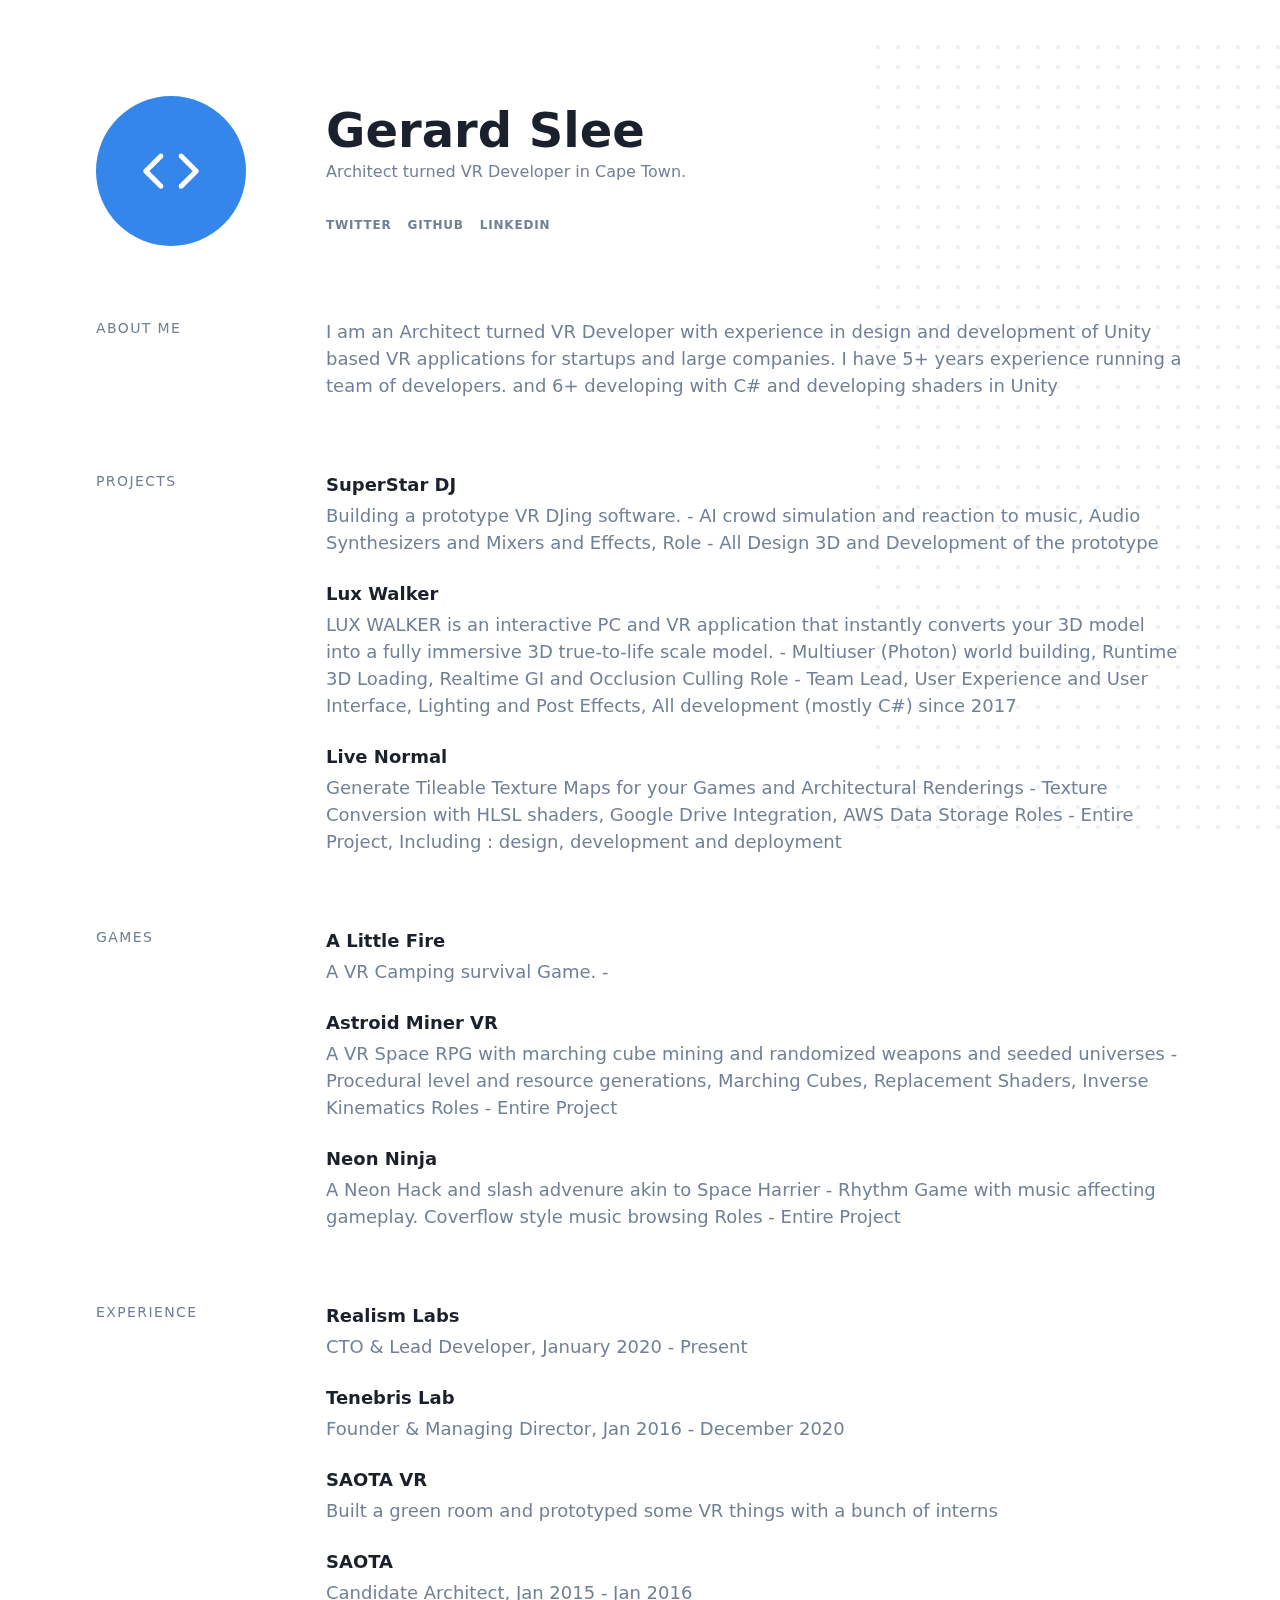
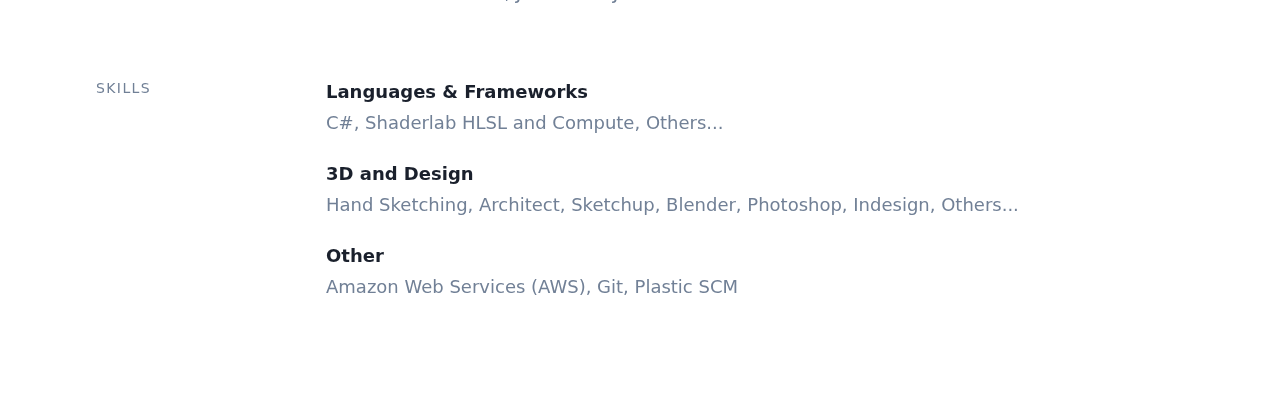
==== index.html @ 604b8ebd "further details" ====
<!DOCTYPE html><html lang="en"><head><meta charSet="utf-8"/><meta http-equiv="x-ua-compatible" content="ie=edge"/><meta name="viewport" content="width=device-width, initial-scale=1, shrink-to-fit=no"/><style data-href="/styles.a0dc5e2ca3094004d7aa.css">/*! normalize.css v8.0.1 | MIT License | github.com/necolas/normalize.css */html{line-height:1.15;-webkit-text-size-adjust:100%}body{margin:0}main{display:block}h1{font-size:2em;margin:.67em 0}hr{box-sizing:content-box;height:0;overflow:visible}pre{font-family:monospace,monospace;font-size:1em}a{background-color:transparent}abbr[title]{border-bottom:none;text-decoration:underline;text-decoration:underline dotted}b,strong{font-weight:bolder}code,kbd,samp{font-family:monospace,monospace;font-size:1em}small{font-size:80%}sub,sup{font-size:75%;line-height:0;position:relative;vertical-align:baseline}sub{bottom:-.25em}sup{top:-.5em}img{border-style:none}button,input,optgroup,select,textarea{font-family:inherit;font-size:100%;line-height:1.15;margin:0}button,input{overflow:visible}button,select{text-transform:none}button{-webkit-appearance:button}button::-moz-focus-inner{border-style:none;padding:0}button:-moz-focusring{outline:1px dotted ButtonText}fieldset{padding:.35em .75em .625em}legend{box-sizing:border-box;color:inherit;display:table;max-width:100%;padding:0;white-space:normal}progress{vertical-align:baseline}textarea{overflow:auto}details{display:block}summary{display:list-item}[hidden],template{display:none}blockquote,dd,dl,figure,h1,h2,h3,h4,h5,h6,hr,p,pre{margin:0}button{background-color:transparent;background-image:none}button:focus{outline:1px dotted;outline:5px auto -webkit-focus-ring-color}fieldset,ol,ul{margin:0;padding:0}ol,ul{list-style:none}html{font-family:system-ui,-apple-system,BlinkMacSystemFont,Segoe UI,Roboto,Helvetica Neue,Arial,Noto Sans,sans-serif,Apple Color Emoji,Segoe UI Emoji,Segoe UI Symbol,Noto Color Emoji;line-height:1.5}*,:after,:before{box-sizing:border-box;border:0 solid #e2e8f0}hr{border-top-width:1px}img{border-style:solid}textarea{resize:vertical}input::placeholder,textarea::placeholder{color:#a0aec0}button{cursor:pointer}table{border-collapse:collapse}h1,h2,h3,h4,h5,h6{font-size:inherit;font-weight:inherit}a{color:inherit;text-decoration:inherit}button,input,optgroup,select,textarea{padding:0;line-height:inherit;color:inherit}code,kbd,pre,samp{font-family:Menlo,Monaco,Consolas,Liberation Mono,Courier New,monospace}audio,canvas,embed,iframe,img,object,svg,video{display:block;vertical-align:middle}img,video{max-width:100%;height:auto}.blog-content{--text-opacity:1;color:#718096;color:rgba(113,128,150,var(--text-opacity));max-width:768px}.blog-content a{--text-opacity:1;color:#000;color:rgba(0,0,0,var(--text-opacity));text-decoration:underline}.blog-content p{margin-bottom:1.5rem}.blog-content ol,.blog-content ul{margin-bottom:1.5rem;margin-left:2.5rem}.blog-content ul li{list-style-type:disc}.blog-content ol li{list-style-type:decimal}.blog-content h1{font-size:2.25rem}.blog-content h1,.blog-content h2{--text-opacity:1;color:#1a202c;color:rgba(26,32,44,var(--text-opacity));font-weight:700;margin-top:.75rem;margin-bottom:.75rem}.blog-content h2{font-size:1.5rem}.blog-content h3{font-size:1.25rem}.blog-content h3,.blog-content h4,.blog-content h5{--text-opacity:1;color:#1a202c;color:rgba(26,32,44,var(--text-opacity));font-weight:700;margin-top:.75rem;margin-bottom:.75rem}.blog-content h5{font-size:.875rem}.blog-content h6{--text-opacity:1;color:#4a5568;color:rgba(74,85,104,var(--text-opacity));font-size:.75rem;font-weight:700;margin-top:.75rem;margin-bottom:.75rem}.blog-content blockquote{padding-left:1.25rem;border-left-width:4px}.blog-content hr{margin-top:1.5rem;margin-bottom:1.5rem}.rounded-full{border-radius:9999px}.block{display:block}.inline-block{display:inline-block}.inline{display:inline}.table{display:table}.hidden{display:none}.flex-none{flex:none}.font-light{font-weight:300}.font-semibold{font-weight:600}.font-bold{font-weight:700}.text-xs{font-size:.75rem}.text-sm{font-size:.875rem}.text-lg{font-size:1.125rem}.text-4xl{font-size:2.25rem}.text-5xl{font-size:3rem}.leading-tight{line-height:1.25}.leading-normal{line-height:1.5}.list-none{list-style-type:none}.mt-6{margin-top:1.5rem}.mb-6{margin-bottom:1.5rem}.mt-16{margin-top:4rem}.max-w-screen-xl{max-width:1280px}.p-8{padding:2rem}.py-2{padding-top:.5rem;padding-bottom:.5rem}.pb-1{padding-bottom:.25rem}.pr-4{padding-right:1rem}.pt-6{padding-top:1.5rem}.pb-6{padding-bottom:1.5rem}.pt-12{padding-top:3rem}.fixed{position:fixed}.relative{position:relative}.right-0{right:0}.text-gray-200{--text-opacity:1;color:#edf2f7;color:rgba(237,242,247,var(--text-opacity))}.text-gray-500{--text-opacity:1;color:#a0aec0;color:rgba(160,174,192,var(--text-opacity))}.text-gray-600{--text-opacity:1;color:#718096;color:rgba(113,128,150,var(--text-opacity))}.text-gray-900{--text-opacity:1;color:#1a202c;color:rgba(26,32,44,var(--text-opacity))}.hover\:text-black:hover{--text-opacity:1;color:#000;color:rgba(0,0,0,var(--text-opacity))}.uppercase{text-transform:uppercase}.hover\:underline:hover,.underline{text-decoration:underline}.tracking-wider{letter-spacing:.05em}.tracking-widest{letter-spacing:.1em}.w-full{width:100%}.z-0{z-index:0}.transform{--transform-translate-x:0;--transform-translate-y:0;--transform-rotate:0;--transform-skew-x:0;--transform-skew-y:0;--transform-scale-x:1;--transform-scale-y:1;transform:translateX(var(--transform-translate-x)) translateY(var(--transform-translate-y)) rotate(var(--transform-rotate)) skewX(var(--transform-skew-x)) skewY(var(--transform-skew-y)) scaleX(var(--transform-scale-x)) scaleY(var(--transform-scale-y))}.hover\:scale-105:hover{--transform-scale-x:1.05;--transform-scale-y:1.05}.transition-all{transition-property:all}.duration-150{transition-duration:.15s}@keyframes spin{to{transform:rotate(1turn)}}@keyframes ping{75%,to{transform:scale(2);opacity:0}}@keyframes pulse{50%{opacity:.5}}@keyframes bounce{0%,to{transform:translateY(-25%);animation-timing-function:cubic-bezier(.8,0,1,1)}50%{transform:none;animation-timing-function:cubic-bezier(0,0,.2,1)}}.max-w-150{max-width:150px}.top-5{top:5%}code[class*=language-],pre[class*=language-]{color:#c5c8c6;text-shadow:0 1px rgba(0,0,0,.3);font-family:Inconsolata,Monaco,Consolas,Courier New,Courier,monospace;font-size:.75rem;direction:ltr;margin-bottom:1.5rem;text-align:left;white-space:pre;word-spacing:normal;word-break:normal;line-height:1.5;-moz-tab-size:4;-o-tab-size:4;tab-size:4;-webkit-hyphens:none;-moz-hyphens:none;-ms-hyphens:none;hyphens:none}pre[class*=language-]{padding:1em;margin:.5em 0;overflow:auto!important;border-radius:.3em}:not(pre)>code[class*=language-],pre[class*=language-]{background:#1d1f21}:not(pre)>code[class*=language-]{padding:.1em;border-radius:.3em}.token.cdata,.token.comment,.token.doctype,.token.prolog{color:#7c7c7c}.token.punctuation{color:#c5c8c6}.namespace{opacity:.7}.token.keyword,.token.property,.token.tag{color:#96cbfe}.token.class-name{color:#ffffb6;text-decoration:underline}.token.boolean,.token.constant{color:#9c9}.token.deleted,.token.symbol{color:#f92672}.token.number{color:#ff73fd}.token.attr-name,.token.builtin,.token.char,.token.inserted,.token.selector,.token.string{color:#a8ff60}.token.variable{color:#c6c5fe}.token.operator{color:#ededed}.token.entity{color:#ffffb6;cursor:help}.token.url{color:#96cbfe}.language-css .token.string,.style .token.string{color:#87c38a}.token.atrule,.token.attr-value{color:#f9ee98}.token.function{color:#dad085}.token.regex{color:#e9c062}.token.important{color:#fd971f}.token.bold,.token.important{font-weight:700}.token.italic{font-style:italic}.language-text{background:#edf2f7!important;border-radius:0!important;color:#4a5568!important;font-size:12px!important;padding:2px 5px!important;text-shadow:none!important}@media (min-width:768px){.md\:flex{display:flex}.md\:flex-1{flex:1 1 0%}.md\:p-0{padding:0}.md\:pt-1{padding-top:.25rem}.md\:pl-20{padding-left:5rem}.md\:w-full{width:100%}.md\:max-w-150{max-width:150px}}@media (min-width:1280px){.xl\:block{display:block}}@media (min-width:480px){.xs\:p-24{padding:6rem}}</style><meta name="generator" content="Gatsby 2.24.67"/><title data-react-helmet="true">Gerard Slee | Architect, and Unity Developer</title><meta data-react-helmet="true" name="description" content="Architect turned VR Developer in Cape Town."/><meta data-react-helmet="true" property="og:title" content="Gerard Slee | Architect, and Unity Developer"/><meta data-react-helmet="true" property="og:description" content="Architect turned VR Developer in Cape Town."/><meta data-react-helmet="true" property="og:type" content="website"/><meta data-react-helmet="true" property="twitter:card" content="summary"/><meta data-react-helmet="true" property="twitter:creator" content="@GerardSlee"/><meta data-react-helmet="true" property="twitter:title" content="Gerard Slee | Architect, and Unity Developer"/><meta data-react-helmet="true" property="twitter:description" content="Architect turned VR Developer in Cape Town."/><link rel="alternate" type="application/rss+xml" href="/rss.xml"/><link rel="preconnect" href="https://www.google-analytics.com"/><link rel="dns-prefetch" href="https://www.google-analytics.com"/><link rel="icon" href="/favicon-32x32.png?v=5c504cfe621df9b7c40af602f0f51573" type="image/png"/><link rel="manifest" href="/manifest.webmanifest" crossorigin="anonymous"/><meta name="theme-color" content="#663399"/><link rel="apple-touch-icon" sizes="48x48" href="/icons/icon-48x48.png?v=5c504cfe621df9b7c40af602f0f51573"/><link rel="apple-touch-icon" sizes="72x72" href="/icons/icon-72x72.png?v=5c504cfe621df9b7c40af602f0f51573"/><link rel="apple-touch-icon" sizes="96x96" href="/icons/icon-96x96.png?v=5c504cfe621df9b7c40af602f0f51573"/><link rel="apple-touch-icon" sizes="144x144" href="/icons/icon-144x144.png?v=5c504cfe621df9b7c40af602f0f51573"/><link rel="apple-touch-icon" sizes="192x192" href="/icons/icon-192x192.png?v=5c504cfe621df9b7c40af602f0f51573"/><link rel="apple-touch-icon" sizes="256x256" href="/icons/icon-256x256.png?v=5c504cfe621df9b7c40af602f0f51573"/><link rel="apple-touch-icon" sizes="384x384" href="/icons/icon-384x384.png?v=5c504cfe621df9b7c40af602f0f51573"/><link rel="apple-touch-icon" sizes="512x512" href="/icons/icon-512x512.png?v=5c504cfe621df9b7c40af602f0f51573"/><link as="script" rel="preload" href="/webpack-runtime-61d368cf6fc2c9636d71.js"/><link as="script" rel="preload" href="/styles-bc72ca78f9bad9fb1f45.js"/><link as="script" rel="preload" href="/framework-83e11af5cf111be5ad89.js"/><link as="script" rel="preload" href="/app-872727bb36d6dc46bc0c.js"/><link as="script" rel="preload" href="/commons-460f29ae88868401563f.js"/><link as="script" rel="preload" href="/83bc2865e86e0ce99b55ce0e8c25902d44e532c1-3c7ae9cf1b987b05735f.js"/><link as="script" rel="preload" href="/component---src-pages-index-jsx-eaeb752385c778d732c4.js"/><link as="fetch" rel="preload" href="/page-data\index\page-data.json" crossorigin="anonymous"/><link as="fetch" rel="preload" href="/page-data/sq/d/63159454.json" crossorigin="anonymous"/><link as="fetch" rel="preload" href="/page-data\app-data.json" crossorigin="anonymous"/></head><body><div id="___gatsby"><div style="outline:none" tabindex="-1" id="gatsby-focus-wrapper"><div class="relative"><svg class="hidden fixed transform right-0 top-5 z-0 xl:block" width="404" height="784" fill="none" viewBox="0 0 404 784"><defs><pattern id="5d0dd344-b041-4d26-bec4-8d33ea57ec9b" x="0" y="0" width="20" height="20" patternUnits="userSpaceOnUse"><rect x="0" y="0" width="4" height="4" class="text-gray-200" fill="#edf2f7"></rect></pattern></defs><rect width="404" height="784" fill="url(#5d0dd344-b041-4d26-bec4-8d33ea57ec9b)"></rect></svg><div class="p-8 relative max-w-screen-xl xs:p-24"><div class="block mb-6 md:flex"><div class="w-full max-w-150"><a aria-current="page" class="" href="/"><img class="rounded-full transform transition-all duration-150 hover:scale-105" src="/static/profile-e48a836963abf1502dfa64246deef589.jpg" alt="Gerard Slee"/></a></div><div class="flex-none pt-6 md:pt-1 md:flex-1 md:pl-20"><h1 class="text-5xl text-gray-900 font-bold leading-tight hover:text-black"><a aria-current="page" class="" href="/">Gerard Slee</a></h1><p class="text-gray-600">Architect turned VR Developer in Cape Town.</p><ul class="mt-6 uppercase tracking-wider"><li class="inline list-none pr-4"><a class="inline-block py-2 font-semibold text-xs text-gray-600 hover:text-black" href="https://twitter.com/@GerardSlee">Twitter</a></li><li class="inline list-none pr-4"><a class="inline-block py-2 font-semibold text-xs text-gray-600 hover:text-black" href="https://github.com/ddutchie">GitHub</a></li><li class="inline list-none pr-4"><a class="inline-block py-2 font-semibold text-xs text-gray-600 hover:text-black" href="https://www.linkedin.com/in/gerard-slee-a6442584/">LinkedIn</a></li></ul></div></div><div class="block pt-12 md:flex"><div class="pb-6 md:w-full md:max-w-150 md:p-0"><h2 class="font-xs font-light tracking-widest text-sm text-gray-600 leading-normal uppercase">About Me</h2></div><div class="flex-none text-lg text-gray-600 font-light md:flex-1 md:pl-20"><div class="mb-6"><p>I am an Architect turned VR Developer with experience in design and development of Unity based VR applications for startups and
    large companies. I have 5+ years experience running a team of developers. and 6+ developing with C# and developing shaders in Unity</p></div></div></div><div class="block pt-12 md:flex"><div class="pb-6 md:w-full md:max-w-150 md:p-0"><h2 class="font-xs font-light tracking-widest text-sm text-gray-600 leading-normal uppercase">Projects</h2></div><div class="flex-none text-lg text-gray-600 font-light md:flex-1 md:pl-20"><div class="mb-6"><h3 class="font-semibold text-gray-900 pb-1 hover:underline hover:text-black"><a href="https://www.superstardj.club/">SuperStar DJ</a></h3><p class="text-md text-gray-600 font-light">Building a prototype VR DJing software. - AI crowd simulation and reaction to music, Audio Synthesizers and Mixers and Effects, Role - All Design 3D and Development of the prototype</p></div><div class="mb-6"><h3 class="font-semibold text-gray-900 pb-1 hover:underline hover:text-black"><a href="https://luxwalker.com/">Lux Walker</a></h3><p class="text-md text-gray-600 font-light">LUX WALKER is an interactive PC and VR application that instantly converts your 3D model into a fully immersive 3D true-to-life scale model. - Multiuser (Photon) world building, Runtime 3D Loading, Realtime GI and Occlusion Culling 
 Role - Team Lead, User Experience and User Interface, Lighting and Post Effects, All development (mostly C#) since 2017</p></div><div class="mb-6"><h3 class="font-semibold text-gray-900 pb-1 hover:underline hover:text-black"><a href="https://tenebrislab.github.io/livenormal/">Live Normal</a></h3><p class="text-md text-gray-600 font-light">Generate Tileable Texture Maps for your Games and Architectural Renderings - Texture Conversion with HLSL shaders, Google Drive Integration, AWS Data Storage 
 Roles - Entire Project, Including : design, development and deployment</p></div></div></div><div class="block pt-12 md:flex"><div class="pb-6 md:w-full md:max-w-150 md:p-0"><h2 class="font-xs font-light tracking-widest text-sm text-gray-600 leading-normal uppercase">Games</h2></div><div class="flex-none text-lg text-gray-600 font-light md:flex-1 md:pl-20"><div class="mb-6"><h3 class="font-semibold text-gray-900 pb-1 hover:underline hover:text-black"><a href="https://ddutchie.itch.io/alittlefire">A Little Fire</a></h3><p class="text-md text-gray-600 font-light">A VR Camping survival Game. - </p></div><div class="mb-6"><h3 class="font-semibold text-gray-900 pb-1 hover:underline hover:text-black"><a href="https://www.youtube.com/watch?v=SyT4ghtA_xQ&amp;lc=UgwIyLTX3pNeG1uf1-x4AaABAg">Astroid Miner VR</a></h3><p class="text-md text-gray-600 font-light">A VR Space RPG with marching cube mining and randomized weapons and seeded universes  -  Procedural level and resource generations, Marching Cubes, Replacement Shaders, Inverse Kinematics 
 Roles - Entire Project</p></div><div class="mb-6"><h3 class="font-semibold text-gray-900 pb-1 hover:underline hover:text-black"><a href="https://ddutchie.itch.io/neon-ninja">Neon Ninja</a></h3><p class="text-md text-gray-600 font-light">A Neon Hack and slash advenure akin to Space Harrier - Rhythm Game with music affecting gameplay. Coverflow style music browsing 
 Roles - Entire Project</p></div></div></div><div class="block pt-12 md:flex"><div class="pb-6 md:w-full md:max-w-150 md:p-0"><h2 class="font-xs font-light tracking-widest text-sm text-gray-600 leading-normal uppercase">Experience</h2></div><div class="flex-none text-lg text-gray-600 font-light md:flex-1 md:pl-20"><div class="mb-6"><h3 class="font-semibold text-gray-900 pb-1 ">Realism Labs</h3><p class="text-md text-gray-600 font-light">CTO &amp; Lead Developer, January 2020 - Present</p></div><div class="mb-6"><h3 class="font-semibold text-gray-900 pb-1 hover:underline hover:text-black"><a href="https://tenebrislab.com/">Tenebris Lab</a></h3><p class="text-md text-gray-600 font-light">Founder &amp; Managing Director, Jan 2016 - December 2020</p></div><div class="mb-6"><h3 class="font-semibold text-gray-900 pb-1 hover:underline hover:text-black"><a href="https://youtu.be/OltLhNA3AJc">SAOTA VR</a></h3><p class="text-md text-gray-600 font-light">Built a green room and prototyped some VR things with a bunch of interns</p></div><div class="mb-6"><h3 class="font-semibold text-gray-900 pb-1 hover:underline hover:text-black"><a href="https://saota.com/">SAOTA</a></h3><p class="text-md text-gray-600 font-light">Candidate Architect, Jan 2015 - Jan 2016</p></div></div></div><div class="block pt-12 md:flex"><div class="pb-6 md:w-full md:max-w-150 md:p-0"><h2 class="font-xs font-light tracking-widest text-sm text-gray-600 leading-normal uppercase">Skills</h2></div><div class="flex-none text-lg text-gray-600 font-light md:flex-1 md:pl-20"><div class="mb-6"><h3 class="font-semibold text-gray-900 pb-1 ">Languages &amp; Frameworks</h3><p class="text-md text-gray-600 font-light">C#, Shaderlab HLSL and Compute, Others...</p></div><div class="mb-6"><h3 class="font-semibold text-gray-900 pb-1 ">3D and Design</h3><p class="text-md text-gray-600 font-light">Hand Sketching, Architect, Sketchup, Blender, Photoshop, Indesign, Others...</p></div><div class="mb-6"><h3 class="font-semibold text-gray-900 pb-1 ">Other</h3><p class="text-md text-gray-600 font-light">Amazon Web Services (AWS), Git, Plastic SCM</p></div></div></div></div></div></div><div id="gatsby-announcer" style="position:absolute;top:0;width:1px;height:1px;padding:0;overflow:hidden;clip:rect(0, 0, 0, 0);white-space:nowrap;border:0" aria-live="assertive" aria-atomic="true"></div></div><script>
  
  
  if(true) {
    (function(i,s,o,g,r,a,m){i['GoogleAnalyticsObject']=r;i[r]=i[r]||function(){
    (i[r].q=i[r].q||[]).push(arguments)},i[r].l=1*new Date();a=s.createElement(o),
    m=s.getElementsByTagName(o)[0];a.async=1;a.src=g;m.parentNode.insertBefore(a,m)
    })(window,document,'script','https://www.google-analytics.com/analytics.js','ga');
  }
  if (typeof ga === "function") {
    ga('create', 'ADD YOUR TRACKING ID HERE', 'auto', {});
      
      
      
      
      
      }</script><script id="gatsby-script-loader">/*<![CDATA[*/window.pagePath="/";/*]]>*/</script><script id="gatsby-chunk-mapping">/*<![CDATA[*/window.___chunkMapping={"polyfill":["/polyfill-96c0e71935cde5505b8a.js"],"app":["/app-872727bb36d6dc46bc0c.js"],"component---src-pages-404-jsx":["/component---src-pages-404-jsx-4dac9a9f41a258176553.js"],"component---src-pages-blog-jsx":["/component---src-pages-blog-jsx-b96942c03c58078d8c4a.js"],"component---src-pages-index-jsx":["/component---src-pages-index-jsx-eaeb752385c778d732c4.js"]};/*]]>*/</script><script src="/polyfill-96c0e71935cde5505b8a.js" nomodule=""></script><script src="/component---src-pages-index-jsx-eaeb752385c778d732c4.js" async=""></script><script src="/83bc2865e86e0ce99b55ce0e8c25902d44e532c1-3c7ae9cf1b987b05735f.js" async=""></script><script src="/commons-460f29ae88868401563f.js" async=""></script><script src="/app-872727bb36d6dc46bc0c.js" async=""></script><script src="/framework-83e11af5cf111be5ad89.js" async=""></script><script src="/styles-bc72ca78f9bad9fb1f45.js" async=""></script><script src="/webpack-runtime-61d368cf6fc2c9636d71.js" async=""></script></body></html>
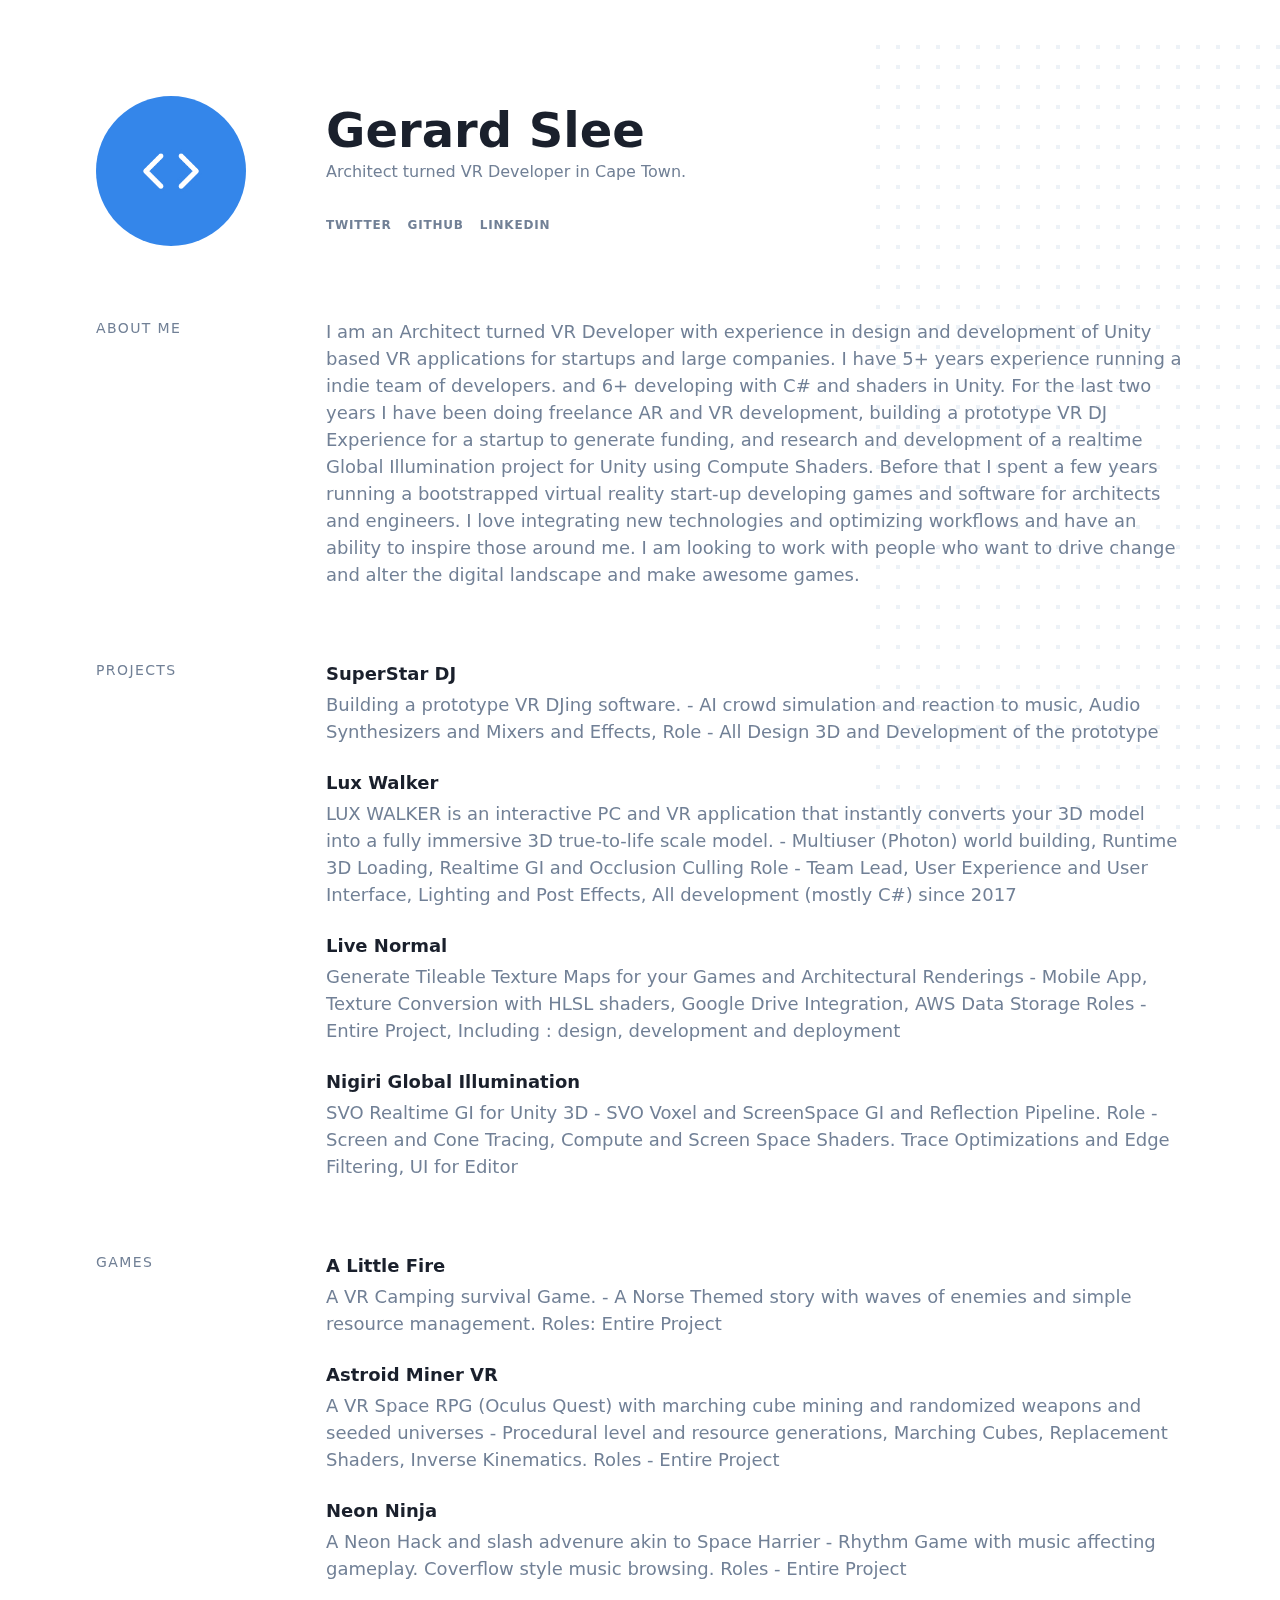
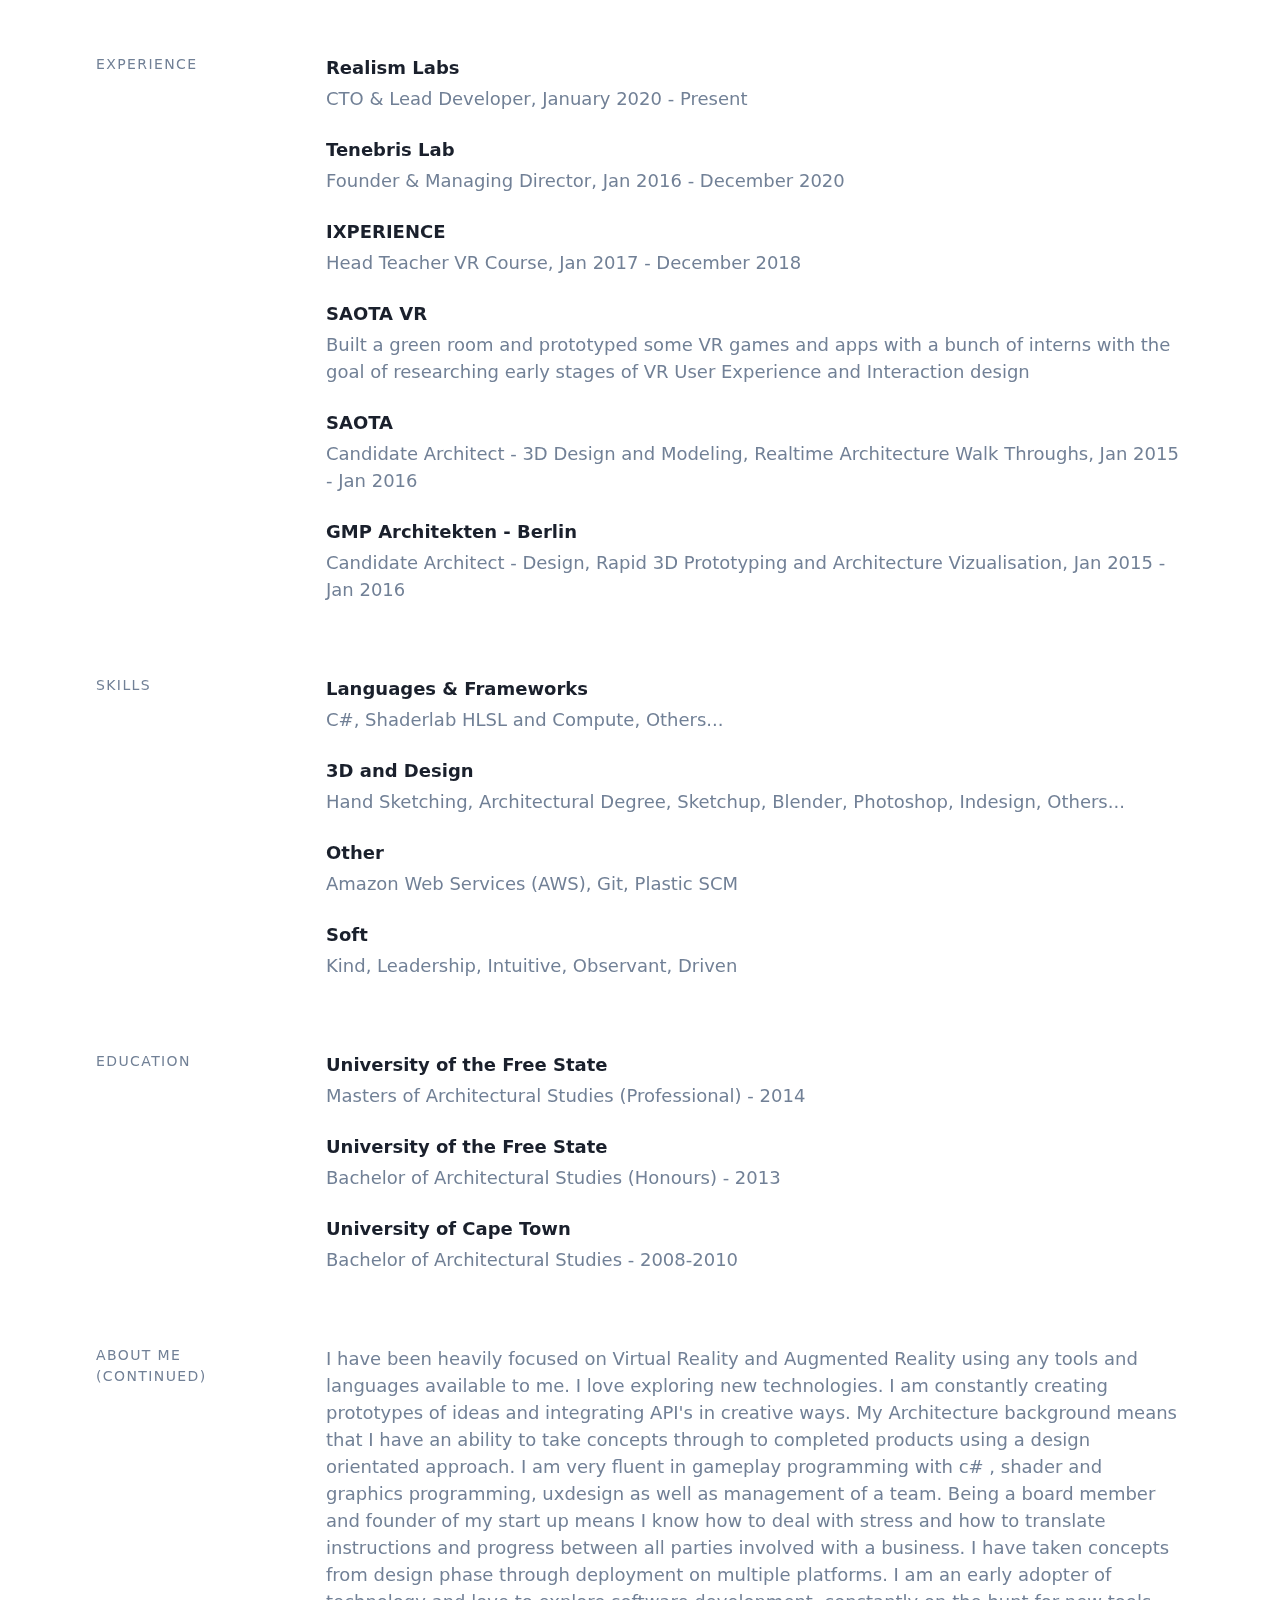
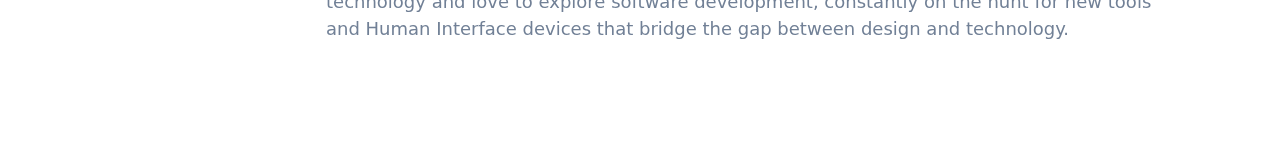
==== commit c84f3d17: "split about, changes to layout, add research project" ====
--- a/index.html
+++ b/index.html
@@ -1,9 +1,11 @@
-<!DOCTYPE html><html lang="en"><head><meta charSet="utf-8"/><meta http-equiv="x-ua-compatible" content="ie=edge"/><meta name="viewport" content="width=device-width, initial-scale=1, shrink-to-fit=no"/><style data-href="/styles.a0dc5e2ca3094004d7aa.css">/*! normalize.css v8.0.1 | MIT License | github.com/necolas/normalize.css */html{line-height:1.15;-webkit-text-size-adjust:100%}body{margin:0}main{display:block}h1{font-size:2em;margin:.67em 0}hr{box-sizing:content-box;height:0;overflow:visible}pre{font-family:monospace,monospace;font-size:1em}a{background-color:transparent}abbr[title]{border-bottom:none;text-decoration:underline;text-decoration:underline dotted}b,strong{font-weight:bolder}code,kbd,samp{font-family:monospace,monospace;font-size:1em}small{font-size:80%}sub,sup{font-size:75%;line-height:0;position:relative;vertical-align:baseline}sub{bottom:-.25em}sup{top:-.5em}img{border-style:none}button,input,optgroup,select,textarea{font-family:inherit;font-size:100%;line-height:1.15;margin:0}button,input{overflow:visible}button,select{text-transform:none}button{-webkit-appearance:button}button::-moz-focus-inner{border-style:none;padding:0}button:-moz-focusring{outline:1px dotted ButtonText}fieldset{padding:.35em .75em .625em}legend{box-sizing:border-box;color:inherit;display:table;max-width:100%;padding:0;white-space:normal}progress{vertical-align:baseline}textarea{overflow:auto}details{display:block}summary{display:list-item}[hidden],template{display:none}blockquote,dd,dl,figure,h1,h2,h3,h4,h5,h6,hr,p,pre{margin:0}button{background-color:transparent;background-image:none}button:focus{outline:1px dotted;outline:5px auto -webkit-focus-ring-color}fieldset,ol,ul{margin:0;padding:0}ol,ul{list-style:none}html{font-family:system-ui,-apple-system,BlinkMacSystemFont,Segoe UI,Roboto,Helvetica Neue,Arial,Noto Sans,sans-serif,Apple Color Emoji,Segoe UI Emoji,Segoe UI Symbol,Noto Color Emoji;line-height:1.5}*,:after,:before{box-sizing:border-box;border:0 solid #e2e8f0}hr{border-top-width:1px}img{border-style:solid}textarea{resize:vertical}input::placeholder,textarea::placeholder{color:#a0aec0}button{cursor:pointer}table{border-collapse:collapse}h1,h2,h3,h4,h5,h6{font-size:inherit;font-weight:inherit}a{color:inherit;text-decoration:inherit}button,input,optgroup,select,textarea{padding:0;line-height:inherit;color:inherit}code,kbd,pre,samp{font-family:Menlo,Monaco,Consolas,Liberation Mono,Courier New,monospace}audio,canvas,embed,iframe,img,object,svg,video{display:block;vertical-align:middle}img,video{max-width:100%;height:auto}.blog-content{--text-opacity:1;color:#718096;color:rgba(113,128,150,var(--text-opacity));max-width:768px}.blog-content a{--text-opacity:1;color:#000;color:rgba(0,0,0,var(--text-opacity));text-decoration:underline}.blog-content p{margin-bottom:1.5rem}.blog-content ol,.blog-content ul{margin-bottom:1.5rem;margin-left:2.5rem}.blog-content ul li{list-style-type:disc}.blog-content ol li{list-style-type:decimal}.blog-content h1{font-size:2.25rem}.blog-content h1,.blog-content h2{--text-opacity:1;color:#1a202c;color:rgba(26,32,44,var(--text-opacity));font-weight:700;margin-top:.75rem;margin-bottom:.75rem}.blog-content h2{font-size:1.5rem}.blog-content h3{font-size:1.25rem}.blog-content h3,.blog-content h4,.blog-content h5{--text-opacity:1;color:#1a202c;color:rgba(26,32,44,var(--text-opacity));font-weight:700;margin-top:.75rem;margin-bottom:.75rem}.blog-content h5{font-size:.875rem}.blog-content h6{--text-opacity:1;color:#4a5568;color:rgba(74,85,104,var(--text-opacity));font-size:.75rem;font-weight:700;margin-top:.75rem;margin-bottom:.75rem}.blog-content blockquote{padding-left:1.25rem;border-left-width:4px}.blog-content hr{margin-top:1.5rem;margin-bottom:1.5rem}.rounded-full{border-radius:9999px}.block{display:block}.inline-block{display:inline-block}.inline{display:inline}.table{display:table}.hidden{display:none}.flex-none{flex:none}.font-light{font-weight:300}.font-semibold{font-weight:600}.font-bold{font-weight:700}.text-xs{font-size:.75rem}.text-sm{font-size:.875rem}.text-lg{font-size:1.125rem}.text-4xl{font-size:2.25rem}.text-5xl{font-size:3rem}.leading-tight{line-height:1.25}.leading-normal{line-height:1.5}.list-none{list-style-type:none}.mt-6{margin-top:1.5rem}.mb-6{margin-bottom:1.5rem}.mt-16{margin-top:4rem}.max-w-screen-xl{max-width:1280px}.p-8{padding:2rem}.py-2{padding-top:.5rem;padding-bottom:.5rem}.pb-1{padding-bottom:.25rem}.pr-4{padding-right:1rem}.pt-6{padding-top:1.5rem}.pb-6{padding-bottom:1.5rem}.pt-12{padding-top:3rem}.fixed{position:fixed}.relative{position:relative}.right-0{right:0}.text-gray-200{--text-opacity:1;color:#edf2f7;color:rgba(237,242,247,var(--text-opacity))}.text-gray-500{--text-opacity:1;color:#a0aec0;color:rgba(160,174,192,var(--text-opacity))}.text-gray-600{--text-opacity:1;color:#718096;color:rgba(113,128,150,var(--text-opacity))}.text-gray-900{--text-opacity:1;color:#1a202c;color:rgba(26,32,44,var(--text-opacity))}.hover\:text-black:hover{--text-opacity:1;color:#000;color:rgba(0,0,0,var(--text-opacity))}.uppercase{text-transform:uppercase}.hover\:underline:hover,.underline{text-decoration:underline}.tracking-wider{letter-spacing:.05em}.tracking-widest{letter-spacing:.1em}.w-full{width:100%}.z-0{z-index:0}.transform{--transform-translate-x:0;--transform-translate-y:0;--transform-rotate:0;--transform-skew-x:0;--transform-skew-y:0;--transform-scale-x:1;--transform-scale-y:1;transform:translateX(var(--transform-translate-x)) translateY(var(--transform-translate-y)) rotate(var(--transform-rotate)) skewX(var(--transform-skew-x)) skewY(var(--transform-skew-y)) scaleX(var(--transform-scale-x)) scaleY(var(--transform-scale-y))}.hover\:scale-105:hover{--transform-scale-x:1.05;--transform-scale-y:1.05}.transition-all{transition-property:all}.duration-150{transition-duration:.15s}@keyframes spin{to{transform:rotate(1turn)}}@keyframes ping{75%,to{transform:scale(2);opacity:0}}@keyframes pulse{50%{opacity:.5}}@keyframes bounce{0%,to{transform:translateY(-25%);animation-timing-function:cubic-bezier(.8,0,1,1)}50%{transform:none;animation-timing-function:cubic-bezier(0,0,.2,1)}}.max-w-150{max-width:150px}.top-5{top:5%}code[class*=language-],pre[class*=language-]{color:#c5c8c6;text-shadow:0 1px rgba(0,0,0,.3);font-family:Inconsolata,Monaco,Consolas,Courier New,Courier,monospace;font-size:.75rem;direction:ltr;margin-bottom:1.5rem;text-align:left;white-space:pre;word-spacing:normal;word-break:normal;line-height:1.5;-moz-tab-size:4;-o-tab-size:4;tab-size:4;-webkit-hyphens:none;-moz-hyphens:none;-ms-hyphens:none;hyphens:none}pre[class*=language-]{padding:1em;margin:.5em 0;overflow:auto!important;border-radius:.3em}:not(pre)>code[class*=language-],pre[class*=language-]{background:#1d1f21}:not(pre)>code[class*=language-]{padding:.1em;border-radius:.3em}.token.cdata,.token.comment,.token.doctype,.token.prolog{color:#7c7c7c}.token.punctuation{color:#c5c8c6}.namespace{opacity:.7}.token.keyword,.token.property,.token.tag{color:#96cbfe}.token.class-name{color:#ffffb6;text-decoration:underline}.token.boolean,.token.constant{color:#9c9}.token.deleted,.token.symbol{color:#f92672}.token.number{color:#ff73fd}.token.attr-name,.token.builtin,.token.char,.token.inserted,.token.selector,.token.string{color:#a8ff60}.token.variable{color:#c6c5fe}.token.operator{color:#ededed}.token.entity{color:#ffffb6;cursor:help}.token.url{color:#96cbfe}.language-css .token.string,.style .token.string{color:#87c38a}.token.atrule,.token.attr-value{color:#f9ee98}.token.function{color:#dad085}.token.regex{color:#e9c062}.token.important{color:#fd971f}.token.bold,.token.important{font-weight:700}.token.italic{font-style:italic}.language-text{background:#edf2f7!important;border-radius:0!important;color:#4a5568!important;font-size:12px!important;padding:2px 5px!important;text-shadow:none!important}@media (min-width:768px){.md\:flex{display:flex}.md\:flex-1{flex:1 1 0%}.md\:p-0{padding:0}.md\:pt-1{padding-top:.25rem}.md\:pl-20{padding-left:5rem}.md\:w-full{width:100%}.md\:max-w-150{max-width:150px}}@media (min-width:1280px){.xl\:block{display:block}}@media (min-width:480px){.xs\:p-24{padding:6rem}}</style><meta name="generator" content="Gatsby 2.24.67"/><title data-react-helmet="true">Gerard Slee | Architect, and Unity Developer</title><meta data-react-helmet="true" name="description" content="Architect turned VR Developer in Cape Town."/><meta data-react-helmet="true" property="og:title" content="Gerard Slee | Architect, and Unity Developer"/><meta data-react-helmet="true" property="og:description" content="Architect turned VR Developer in Cape Town."/><meta data-react-helmet="true" property="og:type" content="website"/><meta data-react-helmet="true" property="twitter:card" content="summary"/><meta data-react-helmet="true" property="twitter:creator" content="@GerardSlee"/><meta data-react-helmet="true" property="twitter:title" content="Gerard Slee | Architect, and Unity Developer"/><meta data-react-helmet="true" property="twitter:description" content="Architect turned VR Developer in Cape Town."/><link rel="alternate" type="application/rss+xml" href="/rss.xml"/><link rel="preconnect" href="https://www.google-analytics.com"/><link rel="dns-prefetch" href="https://www.google-analytics.com"/><link rel="icon" href="/favicon-32x32.png?v=5c504cfe621df9b7c40af602f0f51573" type="image/png"/><link rel="manifest" href="/manifest.webmanifest" crossorigin="anonymous"/><meta name="theme-color" content="#663399"/><link rel="apple-touch-icon" sizes="48x48" href="/icons/icon-48x48.png?v=5c504cfe621df9b7c40af602f0f51573"/><link rel="apple-touch-icon" sizes="72x72" href="/icons/icon-72x72.png?v=5c504cfe621df9b7c40af602f0f51573"/><link rel="apple-touch-icon" sizes="96x96" href="/icons/icon-96x96.png?v=5c504cfe621df9b7c40af602f0f51573"/><link rel="apple-touch-icon" sizes="144x144" href="/icons/icon-144x144.png?v=5c504cfe621df9b7c40af602f0f51573"/><link rel="apple-touch-icon" sizes="192x192" href="/icons/icon-192x192.png?v=5c504cfe621df9b7c40af602f0f51573"/><link rel="apple-touch-icon" sizes="256x256" href="/icons/icon-256x256.png?v=5c504cfe621df9b7c40af602f0f51573"/><link rel="apple-touch-icon" sizes="384x384" href="/icons/icon-384x384.png?v=5c504cfe621df9b7c40af602f0f51573"/><link rel="apple-touch-icon" sizes="512x512" href="/icons/icon-512x512.png?v=5c504cfe621df9b7c40af602f0f51573"/><link as="script" rel="preload" href="/webpack-runtime-61d368cf6fc2c9636d71.js"/><link as="script" rel="preload" href="/styles-bc72ca78f9bad9fb1f45.js"/><link as="script" rel="preload" href="/framework-83e11af5cf111be5ad89.js"/><link as="script" rel="preload" href="/app-872727bb36d6dc46bc0c.js"/><link as="script" rel="preload" href="/commons-460f29ae88868401563f.js"/><link as="script" rel="preload" href="/83bc2865e86e0ce99b55ce0e8c25902d44e532c1-3c7ae9cf1b987b05735f.js"/><link as="script" rel="preload" href="/component---src-pages-index-jsx-eaeb752385c778d732c4.js"/><link as="fetch" rel="preload" href="/page-data\index\page-data.json" crossorigin="anonymous"/><link as="fetch" rel="preload" href="/page-data/sq/d/63159454.json" crossorigin="anonymous"/><link as="fetch" rel="preload" href="/page-data\app-data.json" crossorigin="anonymous"/></head><body><div id="___gatsby"><div style="outline:none" tabindex="-1" id="gatsby-focus-wrapper"><div class="relative"><svg class="hidden fixed transform right-0 top-5 z-0 xl:block" width="404" height="784" fill="none" viewBox="0 0 404 784"><defs><pattern id="5d0dd344-b041-4d26-bec4-8d33ea57ec9b" x="0" y="0" width="20" height="20" patternUnits="userSpaceOnUse"><rect x="0" y="0" width="4" height="4" class="text-gray-200" fill="#edf2f7"></rect></pattern></defs><rect width="404" height="784" fill="url(#5d0dd344-b041-4d26-bec4-8d33ea57ec9b)"></rect></svg><div class="p-8 relative max-w-screen-xl xs:p-24"><div class="block mb-6 md:flex"><div class="w-full max-w-150"><a aria-current="page" class="" href="/"><img class="rounded-full transform transition-all duration-150 hover:scale-105" src="/static/profile-e48a836963abf1502dfa64246deef589.jpg" alt="Gerard Slee"/></a></div><div class="flex-none pt-6 md:pt-1 md:flex-1 md:pl-20"><h1 class="text-5xl text-gray-900 font-bold leading-tight hover:text-black"><a aria-current="page" class="" href="/">Gerard Slee</a></h1><p class="text-gray-600">Architect turned VR Developer in Cape Town.</p><ul class="mt-6 uppercase tracking-wider"><li class="inline list-none pr-4"><a class="inline-block py-2 font-semibold text-xs text-gray-600 hover:text-black" href="https://twitter.com/@GerardSlee">Twitter</a></li><li class="inline list-none pr-4"><a class="inline-block py-2 font-semibold text-xs text-gray-600 hover:text-black" href="https://github.com/ddutchie">GitHub</a></li><li class="inline list-none pr-4"><a class="inline-block py-2 font-semibold text-xs text-gray-600 hover:text-black" href="https://www.linkedin.com/in/gerard-slee-a6442584/">LinkedIn</a></li></ul></div></div><div class="block pt-12 md:flex"><div class="pb-6 md:w-full md:max-w-150 md:p-0"><h2 class="font-xs font-light tracking-widest text-sm text-gray-600 leading-normal uppercase">About Me</h2></div><div class="flex-none text-lg text-gray-600 font-light md:flex-1 md:pl-20"><div class="mb-6"><p>I am an Architect turned VR Developer with experience in design and development of Unity based VR applications for startups and
-    large companies. I have 5+ years experience running a team of developers. and 6+ developing with C# and developing shaders in Unity</p></div></div></div><div class="block pt-12 md:flex"><div class="pb-6 md:w-full md:max-w-150 md:p-0"><h2 class="font-xs font-light tracking-widest text-sm text-gray-600 leading-normal uppercase">Projects</h2></div><div class="flex-none text-lg text-gray-600 font-light md:flex-1 md:pl-20"><div class="mb-6"><h3 class="font-semibold text-gray-900 pb-1 hover:underline hover:text-black"><a href="https://www.superstardj.club/">SuperStar DJ</a></h3><p class="text-md text-gray-600 font-light">Building a prototype VR DJing software. - AI crowd simulation and reaction to music, Audio Synthesizers and Mixers and Effects, Role - All Design 3D and Development of the prototype</p></div><div class="mb-6"><h3 class="font-semibold text-gray-900 pb-1 hover:underline hover:text-black"><a href="https://luxwalker.com/">Lux Walker</a></h3><p class="text-md text-gray-600 font-light">LUX WALKER is an interactive PC and VR application that instantly converts your 3D model into a fully immersive 3D true-to-life scale model. - Multiuser (Photon) world building, Runtime 3D Loading, Realtime GI and Occlusion Culling 
- Role - Team Lead, User Experience and User Interface, Lighting and Post Effects, All development (mostly C#) since 2017</p></div><div class="mb-6"><h3 class="font-semibold text-gray-900 pb-1 hover:underline hover:text-black"><a href="https://tenebrislab.github.io/livenormal/">Live Normal</a></h3><p class="text-md text-gray-600 font-light">Generate Tileable Texture Maps for your Games and Architectural Renderings - Texture Conversion with HLSL shaders, Google Drive Integration, AWS Data Storage 
- Roles - Entire Project, Including : design, development and deployment</p></div></div></div><div class="block pt-12 md:flex"><div class="pb-6 md:w-full md:max-w-150 md:p-0"><h2 class="font-xs font-light tracking-widest text-sm text-gray-600 leading-normal uppercase">Games</h2></div><div class="flex-none text-lg text-gray-600 font-light md:flex-1 md:pl-20"><div class="mb-6"><h3 class="font-semibold text-gray-900 pb-1 hover:underline hover:text-black"><a href="https://ddutchie.itch.io/alittlefire">A Little Fire</a></h3><p class="text-md text-gray-600 font-light">A VR Camping survival Game. - </p></div><div class="mb-6"><h3 class="font-semibold text-gray-900 pb-1 hover:underline hover:text-black"><a href="https://www.youtube.com/watch?v=SyT4ghtA_xQ&amp;lc=UgwIyLTX3pNeG1uf1-x4AaABAg">Astroid Miner VR</a></h3><p class="text-md text-gray-600 font-light">A VR Space RPG with marching cube mining and randomized weapons and seeded universes  -  Procedural level and resource generations, Marching Cubes, Replacement Shaders, Inverse Kinematics 
- Roles - Entire Project</p></div><div class="mb-6"><h3 class="font-semibold text-gray-900 pb-1 hover:underline hover:text-black"><a href="https://ddutchie.itch.io/neon-ninja">Neon Ninja</a></h3><p class="text-md text-gray-600 font-light">A Neon Hack and slash advenure akin to Space Harrier - Rhythm Game with music affecting gameplay. Coverflow style music browsing 
- Roles - Entire Project</p></div></div></div><div class="block pt-12 md:flex"><div class="pb-6 md:w-full md:max-w-150 md:p-0"><h2 class="font-xs font-light tracking-widest text-sm text-gray-600 leading-normal uppercase">Experience</h2></div><div class="flex-none text-lg text-gray-600 font-light md:flex-1 md:pl-20"><div class="mb-6"><h3 class="font-semibold text-gray-900 pb-1 ">Realism Labs</h3><p class="text-md text-gray-600 font-light">CTO &amp; Lead Developer, January 2020 - Present</p></div><div class="mb-6"><h3 class="font-semibold text-gray-900 pb-1 hover:underline hover:text-black"><a href="https://tenebrislab.com/">Tenebris Lab</a></h3><p class="text-md text-gray-600 font-light">Founder &amp; Managing Director, Jan 2016 - December 2020</p></div><div class="mb-6"><h3 class="font-semibold text-gray-900 pb-1 hover:underline hover:text-black"><a href="https://youtu.be/OltLhNA3AJc">SAOTA VR</a></h3><p class="text-md text-gray-600 font-light">Built a green room and prototyped some VR things with a bunch of interns</p></div><div class="mb-6"><h3 class="font-semibold text-gray-900 pb-1 hover:underline hover:text-black"><a href="https://saota.com/">SAOTA</a></h3><p class="text-md text-gray-600 font-light">Candidate Architect, Jan 2015 - Jan 2016</p></div></div></div><div class="block pt-12 md:flex"><div class="pb-6 md:w-full md:max-w-150 md:p-0"><h2 class="font-xs font-light tracking-widest text-sm text-gray-600 leading-normal uppercase">Skills</h2></div><div class="flex-none text-lg text-gray-600 font-light md:flex-1 md:pl-20"><div class="mb-6"><h3 class="font-semibold text-gray-900 pb-1 ">Languages &amp; Frameworks</h3><p class="text-md text-gray-600 font-light">C#, Shaderlab HLSL and Compute, Others...</p></div><div class="mb-6"><h3 class="font-semibold text-gray-900 pb-1 ">3D and Design</h3><p class="text-md text-gray-600 font-light">Hand Sketching, Architect, Sketchup, Blender, Photoshop, Indesign, Others...</p></div><div class="mb-6"><h3 class="font-semibold text-gray-900 pb-1 ">Other</h3><p class="text-md text-gray-600 font-light">Amazon Web Services (AWS), Git, Plastic SCM</p></div></div></div></div></div></div><div id="gatsby-announcer" style="position:absolute;top:0;width:1px;height:1px;padding:0;overflow:hidden;clip:rect(0, 0, 0, 0);white-space:nowrap;border:0" aria-live="assertive" aria-atomic="true"></div></div><script>
+<!DOCTYPE html><html lang="en"><head><meta charSet="utf-8"/><meta http-equiv="x-ua-compatible" content="ie=edge"/><meta name="viewport" content="width=device-width, initial-scale=1, shrink-to-fit=no"/><style data-href="/styles.a0dc5e2ca3094004d7aa.css">/*! normalize.css v8.0.1 | MIT License | github.com/necolas/normalize.css */html{line-height:1.15;-webkit-text-size-adjust:100%}body{margin:0}main{display:block}h1{font-size:2em;margin:.67em 0}hr{box-sizing:content-box;height:0;overflow:visible}pre{font-family:monospace,monospace;font-size:1em}a{background-color:transparent}abbr[title]{border-bottom:none;text-decoration:underline;text-decoration:underline dotted}b,strong{font-weight:bolder}code,kbd,samp{font-family:monospace,monospace;font-size:1em}small{font-size:80%}sub,sup{font-size:75%;line-height:0;position:relative;vertical-align:baseline}sub{bottom:-.25em}sup{top:-.5em}img{border-style:none}button,input,optgroup,select,textarea{font-family:inherit;font-size:100%;line-height:1.15;margin:0}button,input{overflow:visible}button,select{text-transform:none}button{-webkit-appearance:button}button::-moz-focus-inner{border-style:none;padding:0}button:-moz-focusring{outline:1px dotted ButtonText}fieldset{padding:.35em .75em .625em}legend{box-sizing:border-box;color:inherit;display:table;max-width:100%;padding:0;white-space:normal}progress{vertical-align:baseline}textarea{overflow:auto}details{display:block}summary{display:list-item}[hidden],template{display:none}blockquote,dd,dl,figure,h1,h2,h3,h4,h5,h6,hr,p,pre{margin:0}button{background-color:transparent;background-image:none}button:focus{outline:1px dotted;outline:5px auto -webkit-focus-ring-color}fieldset,ol,ul{margin:0;padding:0}ol,ul{list-style:none}html{font-family:system-ui,-apple-system,BlinkMacSystemFont,Segoe UI,Roboto,Helvetica Neue,Arial,Noto Sans,sans-serif,Apple Color Emoji,Segoe UI Emoji,Segoe UI Symbol,Noto Color Emoji;line-height:1.5}*,:after,:before{box-sizing:border-box;border:0 solid #e2e8f0}hr{border-top-width:1px}img{border-style:solid}textarea{resize:vertical}input::placeholder,textarea::placeholder{color:#a0aec0}button{cursor:pointer}table{border-collapse:collapse}h1,h2,h3,h4,h5,h6{font-size:inherit;font-weight:inherit}a{color:inherit;text-decoration:inherit}button,input,optgroup,select,textarea{padding:0;line-height:inherit;color:inherit}code,kbd,pre,samp{font-family:Menlo,Monaco,Consolas,Liberation Mono,Courier New,monospace}audio,canvas,embed,iframe,img,object,svg,video{display:block;vertical-align:middle}img,video{max-width:100%;height:auto}.blog-content{--text-opacity:1;color:#718096;color:rgba(113,128,150,var(--text-opacity));max-width:768px}.blog-content a{--text-opacity:1;color:#000;color:rgba(0,0,0,var(--text-opacity));text-decoration:underline}.blog-content p{margin-bottom:1.5rem}.blog-content ol,.blog-content ul{margin-bottom:1.5rem;margin-left:2.5rem}.blog-content ul li{list-style-type:disc}.blog-content ol li{list-style-type:decimal}.blog-content h1{font-size:2.25rem}.blog-content h1,.blog-content h2{--text-opacity:1;color:#1a202c;color:rgba(26,32,44,var(--text-opacity));font-weight:700;margin-top:.75rem;margin-bottom:.75rem}.blog-content h2{font-size:1.5rem}.blog-content h3{font-size:1.25rem}.blog-content h3,.blog-content h4,.blog-content h5{--text-opacity:1;color:#1a202c;color:rgba(26,32,44,var(--text-opacity));font-weight:700;margin-top:.75rem;margin-bottom:.75rem}.blog-content h5{font-size:.875rem}.blog-content h6{--text-opacity:1;color:#4a5568;color:rgba(74,85,104,var(--text-opacity));font-size:.75rem;font-weight:700;margin-top:.75rem;margin-bottom:.75rem}.blog-content blockquote{padding-left:1.25rem;border-left-width:4px}.blog-content hr{margin-top:1.5rem;margin-bottom:1.5rem}.rounded-full{border-radius:9999px}.block{display:block}.inline-block{display:inline-block}.inline{display:inline}.table{display:table}.hidden{display:none}.flex-none{flex:none}.font-light{font-weight:300}.font-semibold{font-weight:600}.font-bold{font-weight:700}.text-xs{font-size:.75rem}.text-sm{font-size:.875rem}.text-lg{font-size:1.125rem}.text-4xl{font-size:2.25rem}.text-5xl{font-size:3rem}.leading-tight{line-height:1.25}.leading-normal{line-height:1.5}.list-none{list-style-type:none}.mt-6{margin-top:1.5rem}.mb-6{margin-bottom:1.5rem}.mt-16{margin-top:4rem}.max-w-screen-xl{max-width:1280px}.p-8{padding:2rem}.py-2{padding-top:.5rem;padding-bottom:.5rem}.pb-1{padding-bottom:.25rem}.pr-4{padding-right:1rem}.pt-6{padding-top:1.5rem}.pb-6{padding-bottom:1.5rem}.pt-12{padding-top:3rem}.fixed{position:fixed}.relative{position:relative}.right-0{right:0}.text-gray-200{--text-opacity:1;color:#edf2f7;color:rgba(237,242,247,var(--text-opacity))}.text-gray-500{--text-opacity:1;color:#a0aec0;color:rgba(160,174,192,var(--text-opacity))}.text-gray-600{--text-opacity:1;color:#718096;color:rgba(113,128,150,var(--text-opacity))}.text-gray-900{--text-opacity:1;color:#1a202c;color:rgba(26,32,44,var(--text-opacity))}.hover\:text-black:hover{--text-opacity:1;color:#000;color:rgba(0,0,0,var(--text-opacity))}.uppercase{text-transform:uppercase}.hover\:underline:hover,.underline{text-decoration:underline}.tracking-wider{letter-spacing:.05em}.tracking-widest{letter-spacing:.1em}.w-full{width:100%}.z-0{z-index:0}.transform{--transform-translate-x:0;--transform-translate-y:0;--transform-rotate:0;--transform-skew-x:0;--transform-skew-y:0;--transform-scale-x:1;--transform-scale-y:1;transform:translateX(var(--transform-translate-x)) translateY(var(--transform-translate-y)) rotate(var(--transform-rotate)) skewX(var(--transform-skew-x)) skewY(var(--transform-skew-y)) scaleX(var(--transform-scale-x)) scaleY(var(--transform-scale-y))}.hover\:scale-105:hover{--transform-scale-x:1.05;--transform-scale-y:1.05}.transition-all{transition-property:all}.duration-150{transition-duration:.15s}@keyframes spin{to{transform:rotate(1turn)}}@keyframes ping{75%,to{transform:scale(2);opacity:0}}@keyframes pulse{50%{opacity:.5}}@keyframes bounce{0%,to{transform:translateY(-25%);animation-timing-function:cubic-bezier(.8,0,1,1)}50%{transform:none;animation-timing-function:cubic-bezier(0,0,.2,1)}}.max-w-150{max-width:150px}.top-5{top:5%}code[class*=language-],pre[class*=language-]{color:#c5c8c6;text-shadow:0 1px rgba(0,0,0,.3);font-family:Inconsolata,Monaco,Consolas,Courier New,Courier,monospace;font-size:.75rem;direction:ltr;margin-bottom:1.5rem;text-align:left;white-space:pre;word-spacing:normal;word-break:normal;line-height:1.5;-moz-tab-size:4;-o-tab-size:4;tab-size:4;-webkit-hyphens:none;-moz-hyphens:none;-ms-hyphens:none;hyphens:none}pre[class*=language-]{padding:1em;margin:.5em 0;overflow:auto!important;border-radius:.3em}:not(pre)>code[class*=language-],pre[class*=language-]{background:#1d1f21}:not(pre)>code[class*=language-]{padding:.1em;border-radius:.3em}.token.cdata,.token.comment,.token.doctype,.token.prolog{color:#7c7c7c}.token.punctuation{color:#c5c8c6}.namespace{opacity:.7}.token.keyword,.token.property,.token.tag{color:#96cbfe}.token.class-name{color:#ffffb6;text-decoration:underline}.token.boolean,.token.constant{color:#9c9}.token.deleted,.token.symbol{color:#f92672}.token.number{color:#ff73fd}.token.attr-name,.token.builtin,.token.char,.token.inserted,.token.selector,.token.string{color:#a8ff60}.token.variable{color:#c6c5fe}.token.operator{color:#ededed}.token.entity{color:#ffffb6;cursor:help}.token.url{color:#96cbfe}.language-css .token.string,.style .token.string{color:#87c38a}.token.atrule,.token.attr-value{color:#f9ee98}.token.function{color:#dad085}.token.regex{color:#e9c062}.token.important{color:#fd971f}.token.bold,.token.important{font-weight:700}.token.italic{font-style:italic}.language-text{background:#edf2f7!important;border-radius:0!important;color:#4a5568!important;font-size:12px!important;padding:2px 5px!important;text-shadow:none!important}@media (min-width:768px){.md\:flex{display:flex}.md\:flex-1{flex:1 1 0%}.md\:p-0{padding:0}.md\:pt-1{padding-top:.25rem}.md\:pl-20{padding-left:5rem}.md\:w-full{width:100%}.md\:max-w-150{max-width:150px}}@media (min-width:1280px){.xl\:block{display:block}}@media (min-width:480px){.xs\:p-24{padding:6rem}}</style><meta name="generator" content="Gatsby 2.24.67"/><title data-react-helmet="true">Gerard Slee | Architect, Unity C# and Shader Developer</title><meta data-react-helmet="true" name="description" content="Architect turned VR Developer in Cape Town."/><meta data-react-helmet="true" property="og:title" content="Gerard Slee | Architect, Unity C# and Shader Developer"/><meta data-react-helmet="true" property="og:description" content="Architect turned VR Developer in Cape Town."/><meta data-react-helmet="true" property="og:type" content="website"/><meta data-react-helmet="true" property="twitter:card" content="summary"/><meta data-react-helmet="true" property="twitter:creator" content="@GerardSlee"/><meta data-react-helmet="true" property="twitter:title" content="Gerard Slee | Architect, Unity C# and Shader Developer"/><meta data-react-helmet="true" property="twitter:description" content="Architect turned VR Developer in Cape Town."/><link rel="alternate" type="application/rss+xml" href="/rss.xml"/><link rel="preconnect" href="https://www.google-analytics.com"/><link rel="dns-prefetch" href="https://www.google-analytics.com"/><link rel="icon" href="/favicon-32x32.png?v=5c504cfe621df9b7c40af602f0f51573" type="image/png"/><link rel="manifest" href="/manifest.webmanifest" crossorigin="anonymous"/><meta name="theme-color" content="#663399"/><link rel="apple-touch-icon" sizes="48x48" href="/icons/icon-48x48.png?v=5c504cfe621df9b7c40af602f0f51573"/><link rel="apple-touch-icon" sizes="72x72" href="/icons/icon-72x72.png?v=5c504cfe621df9b7c40af602f0f51573"/><link rel="apple-touch-icon" sizes="96x96" href="/icons/icon-96x96.png?v=5c504cfe621df9b7c40af602f0f51573"/><link rel="apple-touch-icon" sizes="144x144" href="/icons/icon-144x144.png?v=5c504cfe621df9b7c40af602f0f51573"/><link rel="apple-touch-icon" sizes="192x192" href="/icons/icon-192x192.png?v=5c504cfe621df9b7c40af602f0f51573"/><link rel="apple-touch-icon" sizes="256x256" href="/icons/icon-256x256.png?v=5c504cfe621df9b7c40af602f0f51573"/><link rel="apple-touch-icon" sizes="384x384" href="/icons/icon-384x384.png?v=5c504cfe621df9b7c40af602f0f51573"/><link rel="apple-touch-icon" sizes="512x512" href="/icons/icon-512x512.png?v=5c504cfe621df9b7c40af602f0f51573"/><link as="script" rel="preload" href="/webpack-runtime-0d5d742c42fd40c65644.js"/><link as="script" rel="preload" href="/styles-bc72ca78f9bad9fb1f45.js"/><link as="script" rel="preload" href="/framework-83e11af5cf111be5ad89.js"/><link as="script" rel="preload" href="/app-872727bb36d6dc46bc0c.js"/><link as="script" rel="preload" href="/commons-460f29ae88868401563f.js"/><link as="script" rel="preload" href="/83bc2865e86e0ce99b55ce0e8c25902d44e532c1-3c7ae9cf1b987b05735f.js"/><link as="script" rel="preload" href="/component---src-pages-index-jsx-907adcbd27b2848b96f1.js"/><link as="fetch" rel="preload" href="/page-data\index\page-data.json" crossorigin="anonymous"/><link as="fetch" rel="preload" href="/page-data/sq/d/63159454.json" crossorigin="anonymous"/><link as="fetch" rel="preload" href="/page-data\app-data.json" crossorigin="anonymous"/></head><body><div id="___gatsby"><div style="outline:none" tabindex="-1" id="gatsby-focus-wrapper"><div class="relative"><svg class="hidden fixed transform right-0 top-5 z-0 xl:block" width="404" height="784" fill="none" viewBox="0 0 404 784"><defs><pattern id="5d0dd344-b041-4d26-bec4-8d33ea57ec9b" x="0" y="0" width="20" height="20" patternUnits="userSpaceOnUse"><rect x="0" y="0" width="4" height="4" class="text-gray-200" fill="#edf2f7"></rect></pattern></defs><rect width="404" height="784" fill="url(#5d0dd344-b041-4d26-bec4-8d33ea57ec9b)"></rect></svg><div class="p-8 relative max-w-screen-xl xs:p-24"><div class="block mb-6 md:flex"><div class="w-full max-w-150"><a aria-current="page" class="" href="/"><img class="rounded-full transform transition-all duration-150 hover:scale-105" src="/static/profile-e48a836963abf1502dfa64246deef589.jpg" alt="Gerard Slee"/></a></div><div class="flex-none pt-6 md:pt-1 md:flex-1 md:pl-20"><h1 class="text-5xl text-gray-900 font-bold leading-tight hover:text-black"><a aria-current="page" class="" href="/">Gerard Slee</a></h1><p class="text-gray-600">Architect turned VR Developer in Cape Town.</p><ul class="mt-6 uppercase tracking-wider"><li class="inline list-none pr-4"><a class="inline-block py-2 font-semibold text-xs text-gray-600 hover:text-black" href="https://twitter.com/@GerardSlee">Twitter</a></li><li class="inline list-none pr-4"><a class="inline-block py-2 font-semibold text-xs text-gray-600 hover:text-black" href="https://github.com/ddutchie">GitHub</a></li><li class="inline list-none pr-4"><a class="inline-block py-2 font-semibold text-xs text-gray-600 hover:text-black" href="https://www.linkedin.com/in/gerard-slee-a6442584/">LinkedIn</a></li></ul></div></div><div class="block pt-12 md:flex"><div class="pb-6 md:w-full md:max-w-150 md:p-0"><h2 class="font-xs font-light tracking-widest text-sm text-gray-600 leading-normal uppercase">About Me</h2></div><div class="flex-none text-lg text-gray-600 font-light md:flex-1 md:pl-20"><div class="mb-6"><p>I am an Architect turned VR Developer with experience in design and development of Unity based VR applications for startups and
+    large companies. I have 5+ years experience running a indie team of developers. and 6+ developing with C# and shaders in Unity. 
+    For the last two years I have been doing freelance AR and VR development, building a prototype VR DJ Experience for a startup to generate funding, and research and development of a realtime Global Illumination project for Unity using Compute Shaders.
+    Before that I spent a few years running a bootstrapped virtual reality start-up developing games and software for architects and engineers. I love integrating new technologies and optimizing workflows and have an ability to inspire those around me. I am looking to work
+with people who want to drive change and alter the digital landscape and make awesome games.</p></div></div></div><div class="block pt-12 md:flex"><div class="pb-6 md:w-full md:max-w-150 md:p-0"><h2 class="font-xs font-light tracking-widest text-sm text-gray-600 leading-normal uppercase">Projects</h2></div><div class="flex-none text-lg text-gray-600 font-light md:flex-1 md:pl-20"><div class="mb-6"><h3 class="font-semibold text-gray-900 pb-1 hover:underline hover:text-black"><a href="https://www.superstardj.club/">SuperStar DJ</a></h3><p class="text-md text-gray-600 font-light">Building a prototype VR DJing software. - AI crowd simulation and reaction to music, Audio Synthesizers and Mixers and Effects, Role - All Design 3D and Development of the prototype</p></div><div class="mb-6"><h3 class="font-semibold text-gray-900 pb-1 hover:underline hover:text-black"><a href="https://luxwalker.com/">Lux Walker</a></h3><p class="text-md text-gray-600 font-light">LUX WALKER is an interactive PC and VR application that instantly converts your 3D model into a fully immersive 3D true-to-life scale model. - Multiuser (Photon) world building, Runtime 3D Loading, Realtime GI and Occlusion Culling 
+ Role - Team Lead, User Experience and User Interface, Lighting and Post Effects, All development (mostly C#) since 2017</p></div><div class="mb-6"><h3 class="font-semibold text-gray-900 pb-1 hover:underline hover:text-black"><a href="https://tenebrislab.github.io/livenormal/">Live Normal</a></h3><p class="text-md text-gray-600 font-light">Generate Tileable Texture Maps for your Games and Architectural Renderings - Mobile App, Texture Conversion with HLSL shaders, Google Drive Integration, AWS Data Storage 
+ Roles - Entire Project, Including : design, development and deployment</p></div><div class="mb-6"><h3 class="font-semibold text-gray-900 pb-1 hover:underline hover:text-black"><a href="https://nkli.net/nigiri">Nigiri Global Illumination</a></h3><p class="text-md text-gray-600 font-light">SVO Realtime GI for Unity 3D - SVO Voxel and ScreenSpace GI and Reflection Pipeline.  Role - Screen and Cone Tracing, Compute and Screen Space Shaders. Trace Optimizations and Edge Filtering, UI for Editor</p></div></div></div><div class="block pt-12 md:flex"><div class="pb-6 md:w-full md:max-w-150 md:p-0"><h2 class="font-xs font-light tracking-widest text-sm text-gray-600 leading-normal uppercase">Games</h2></div><div class="flex-none text-lg text-gray-600 font-light md:flex-1 md:pl-20"><div class="mb-6"><h3 class="font-semibold text-gray-900 pb-1 hover:underline hover:text-black"><a href="https://ddutchie.itch.io/alittlefire">A Little Fire</a></h3><p class="text-md text-gray-600 font-light">A VR Camping survival Game. - A Norse Themed story with waves of enemies and simple resource management.      Roles: Entire Project</p></div><div class="mb-6"><h3 class="font-semibold text-gray-900 pb-1 hover:underline hover:text-black"><a href="https://www.youtube.com/watch?v=SyT4ghtA_xQ&amp;lc=UgwIyLTX3pNeG1uf1-x4AaABAg">Astroid Miner VR</a></h3><p class="text-md text-gray-600 font-light">A VR Space RPG (Oculus Quest) with marching cube mining and randomized weapons and seeded universes  -  Procedural level and resource generations, Marching Cubes, Replacement Shaders, Inverse Kinematics.      Roles - Entire Project</p></div><div class="mb-6"><h3 class="font-semibold text-gray-900 pb-1 hover:underline hover:text-black"><a href="https://ddutchie.itch.io/neon-ninja">Neon Ninja</a></h3><p class="text-md text-gray-600 font-light">A Neon Hack and slash advenure akin to Space Harrier - Rhythm Game with music affecting gameplay. Coverflow style music browsing.      Roles - Entire Project</p></div></div></div><div class="block pt-12 md:flex"><div class="pb-6 md:w-full md:max-w-150 md:p-0"><h2 class="font-xs font-light tracking-widest text-sm text-gray-600 leading-normal uppercase">Experience</h2></div><div class="flex-none text-lg text-gray-600 font-light md:flex-1 md:pl-20"><div class="mb-6"><h3 class="font-semibold text-gray-900 pb-1 ">Realism Labs</h3><p class="text-md text-gray-600 font-light">CTO &amp; Lead Developer, January 2020 - Present</p></div><div class="mb-6"><h3 class="font-semibold text-gray-900 pb-1 hover:underline hover:text-black"><a href="https://tenebrislab.com/">Tenebris Lab</a></h3><p class="text-md text-gray-600 font-light">Founder &amp; Managing Director, Jan 2016 - December 2020</p></div><div class="mb-6"><h3 class="font-semibold text-gray-900 pb-1 hover:underline hover:text-black"><a href="https://ixperience.co/">IXPERIENCE</a></h3><p class="text-md text-gray-600 font-light">Head Teacher VR Course, Jan 2017 - December 2018</p></div><div class="mb-6"><h3 class="font-semibold text-gray-900 pb-1 hover:underline hover:text-black"><a href="https://youtu.be/OltLhNA3AJc">SAOTA VR</a></h3><p class="text-md text-gray-600 font-light">Built a green room and prototyped some VR games and apps with a bunch of interns with the goal of researching early stages of VR User Experience and Interaction design</p></div><div class="mb-6"><h3 class="font-semibold text-gray-900 pb-1 hover:underline hover:text-black"><a href="https://saota.com/">SAOTA</a></h3><p class="text-md text-gray-600 font-light">Candidate Architect - 3D Design and Modeling, Realtime Architecture Walk Throughs, Jan 2015 - Jan 2016</p></div><div class="mb-6"><h3 class="font-semibold text-gray-900 pb-1 hover:underline hover:text-black"><a href="https://saota.com/">GMP Architekten - Berlin</a></h3><p class="text-md text-gray-600 font-light">Candidate Architect - Design, Rapid 3D Prototyping and Architecture Vizualisation, Jan 2015 - Jan 2016</p></div></div></div><div class="block pt-12 md:flex"><div class="pb-6 md:w-full md:max-w-150 md:p-0"><h2 class="font-xs font-light tracking-widest text-sm text-gray-600 leading-normal uppercase">Skills</h2></div><div class="flex-none text-lg text-gray-600 font-light md:flex-1 md:pl-20"><div class="mb-6"><h3 class="font-semibold text-gray-900 pb-1 ">Languages &amp; Frameworks</h3><p class="text-md text-gray-600 font-light">C#, Shaderlab HLSL and Compute, Others...</p></div><div class="mb-6"><h3 class="font-semibold text-gray-900 pb-1 ">3D and Design</h3><p class="text-md text-gray-600 font-light">Hand Sketching, Architectural Degree, Sketchup, Blender, Photoshop, Indesign, Others...</p></div><div class="mb-6"><h3 class="font-semibold text-gray-900 pb-1 ">Other</h3><p class="text-md text-gray-600 font-light">Amazon Web Services (AWS), Git, Plastic SCM</p></div><div class="mb-6"><h3 class="font-semibold text-gray-900 pb-1 ">Soft</h3><p class="text-md text-gray-600 font-light">Kind, Leadership, Intuitive, Observant, Driven</p></div></div></div><div class="block pt-12 md:flex"><div class="pb-6 md:w-full md:max-w-150 md:p-0"><h2 class="font-xs font-light tracking-widest text-sm text-gray-600 leading-normal uppercase">Education</h2></div><div class="flex-none text-lg text-gray-600 font-light md:flex-1 md:pl-20"><div class="mb-6"><h3 class="font-semibold text-gray-900 pb-1 ">University of the Free State</h3><p class="text-md text-gray-600 font-light">Masters of Architectural Studies (Professional) - 2014</p></div><div class="mb-6"><h3 class="font-semibold text-gray-900 pb-1 ">University of the Free State</h3><p class="text-md text-gray-600 font-light">Bachelor of Architectural Studies (Honours) - 2013</p></div><div class="mb-6"><h3 class="font-semibold text-gray-900 pb-1 ">University of Cape Town</h3><p class="text-md text-gray-600 font-light">Bachelor of Architectural Studies - 2008-2010</p></div></div></div><div class="block pt-12 md:flex"><div class="pb-6 md:w-full md:max-w-150 md:p-0"><h2 class="font-xs font-light tracking-widest text-sm text-gray-600 leading-normal uppercase">About Me (Continued)</h2></div><div class="flex-none text-lg text-gray-600 font-light md:flex-1 md:pl-20"><div class="mb-6"><p>I have been heavily focused on Virtual Reality and Augmented Reality using any tools and languages available to me. I love exploring new technologies. I am constantly creating prototypes of ideas and integrating API&#x27;s in creative ways. My Architecture background means that I have an ability to take concepts through to completed products using a design orientated approach. I am very fluent in gameplay programming with c# , shader and graphics programming, uxdesign as well as management of a team. Being a board member and founder of my start up means I know how to deal with stress and how to translate instructions and progress between all parties involved
+    with a business. I have taken concepts from design phase through deployment on multiple platforms. I am an early adopter of technology and love to explore software development, constantly on the hunt for new tools and Human Interface devices that bridge the gap between design and technology.</p></div></div></div></div></div></div><div id="gatsby-announcer" style="position:absolute;top:0;width:1px;height:1px;padding:0;overflow:hidden;clip:rect(0, 0, 0, 0);white-space:nowrap;border:0" aria-live="assertive" aria-atomic="true"></div></div><script>
   
   
   if(true) {
@@ -19,4 +21,4 @@
       
       
       
-      }</script><script id="gatsby-script-loader">/*<![CDATA[*/window.pagePath="/";/*]]>*/</script><script id="gatsby-chunk-mapping">/*<![CDATA[*/window.___chunkMapping={"polyfill":["/polyfill-96c0e71935cde5505b8a.js"],"app":["/app-872727bb36d6dc46bc0c.js"],"component---src-pages-404-jsx":["/component---src-pages-404-jsx-4dac9a9f41a258176553.js"],"component---src-pages-blog-jsx":["/component---src-pages-blog-jsx-b96942c03c58078d8c4a.js"],"component---src-pages-index-jsx":["/component---src-pages-index-jsx-eaeb752385c778d732c4.js"]};/*]]>*/</script><script src="/polyfill-96c0e71935cde5505b8a.js" nomodule=""></script><script src="/component---src-pages-index-jsx-eaeb752385c778d732c4.js" async=""></script><script src="/83bc2865e86e0ce99b55ce0e8c25902d44e532c1-3c7ae9cf1b987b05735f.js" async=""></script><script src="/commons-460f29ae88868401563f.js" async=""></script><script src="/app-872727bb36d6dc46bc0c.js" async=""></script><script src="/framework-83e11af5cf111be5ad89.js" async=""></script><script src="/styles-bc72ca78f9bad9fb1f45.js" async=""></script><script src="/webpack-runtime-61d368cf6fc2c9636d71.js" async=""></script></body></html>+      }</script><script id="gatsby-script-loader">/*<![CDATA[*/window.pagePath="/";/*]]>*/</script><script id="gatsby-chunk-mapping">/*<![CDATA[*/window.___chunkMapping={"polyfill":["/polyfill-96c0e71935cde5505b8a.js"],"app":["/app-872727bb36d6dc46bc0c.js"],"component---src-pages-404-jsx":["/component---src-pages-404-jsx-4dac9a9f41a258176553.js"],"component---src-pages-blog-jsx":["/component---src-pages-blog-jsx-b96942c03c58078d8c4a.js"],"component---src-pages-index-jsx":["/component---src-pages-index-jsx-907adcbd27b2848b96f1.js"]};/*]]>*/</script><script src="/polyfill-96c0e71935cde5505b8a.js" nomodule=""></script><script src="/component---src-pages-index-jsx-907adcbd27b2848b96f1.js" async=""></script><script src="/83bc2865e86e0ce99b55ce0e8c25902d44e532c1-3c7ae9cf1b987b05735f.js" async=""></script><script src="/commons-460f29ae88868401563f.js" async=""></script><script src="/app-872727bb36d6dc46bc0c.js" async=""></script><script src="/framework-83e11af5cf111be5ad89.js" async=""></script><script src="/styles-bc72ca78f9bad9fb1f45.js" async=""></script><script src="/webpack-runtime-0d5d742c42fd40c65644.js" async=""></script></body></html>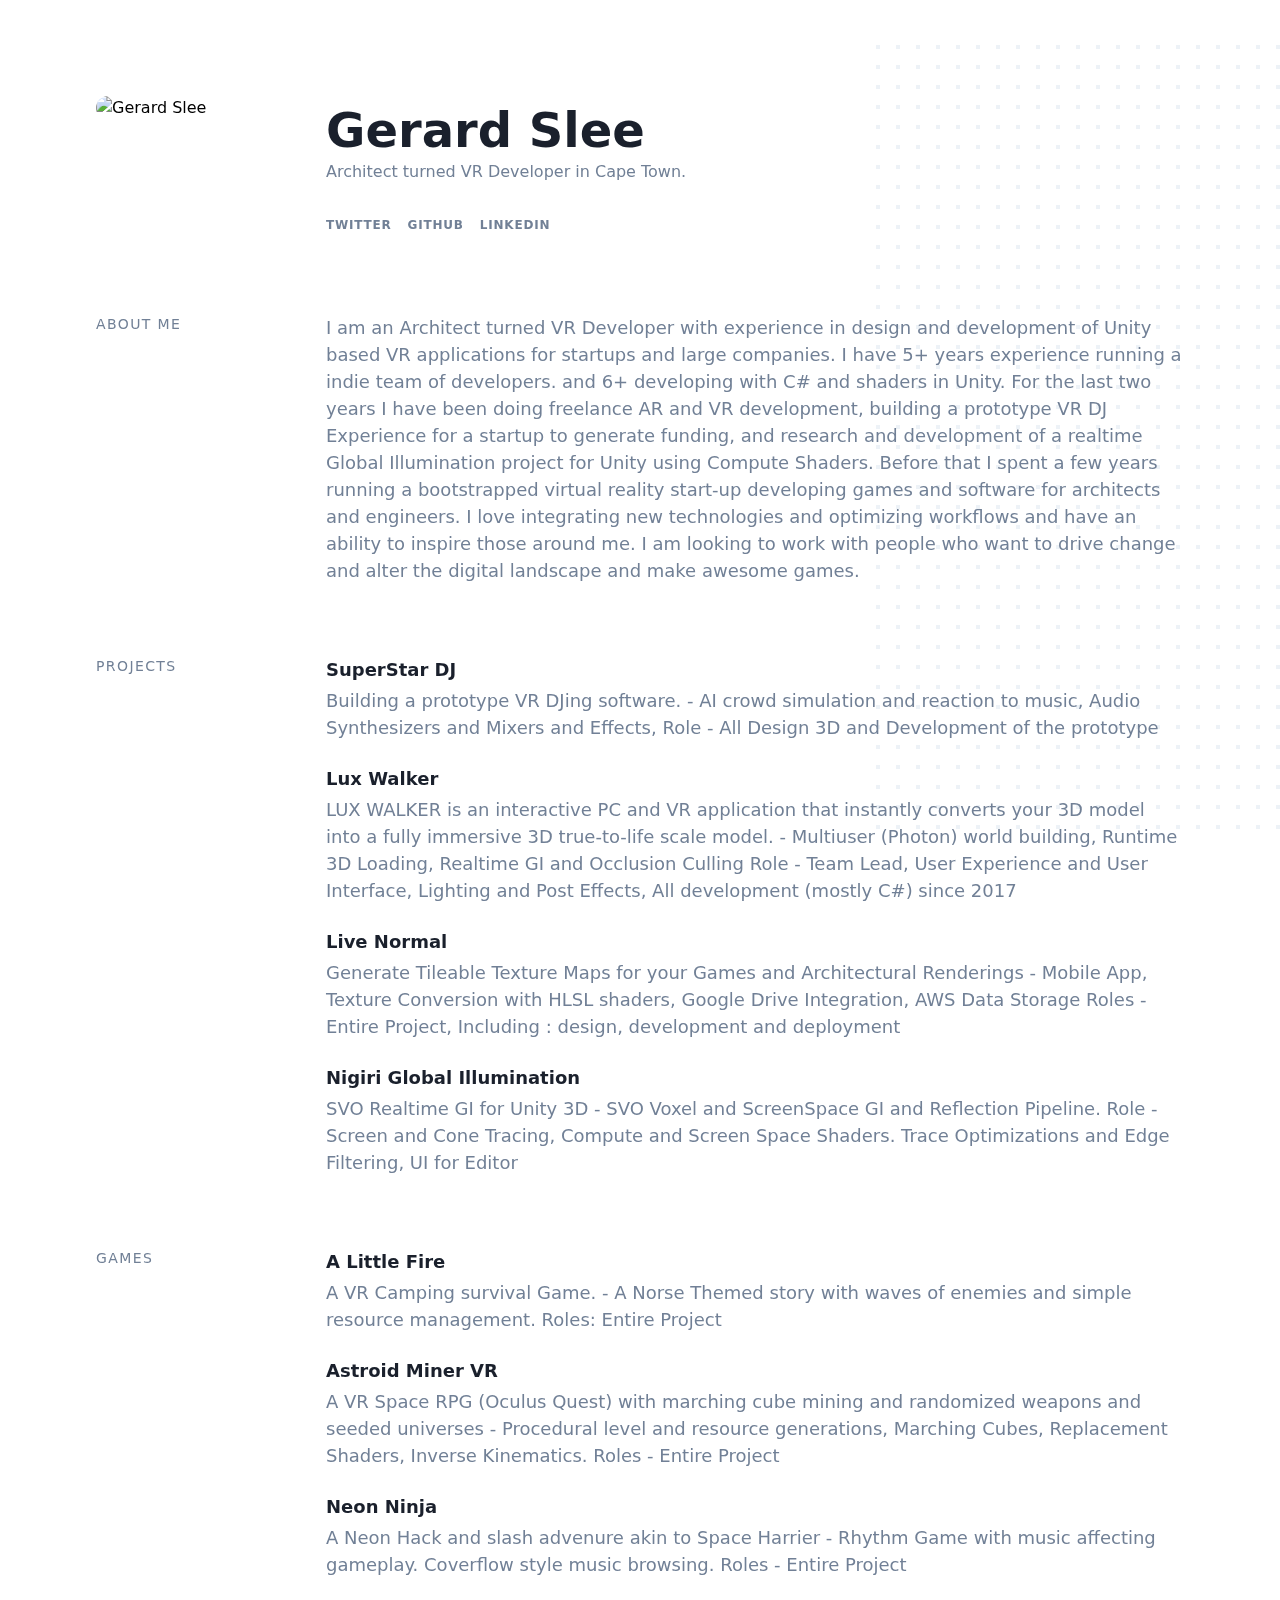
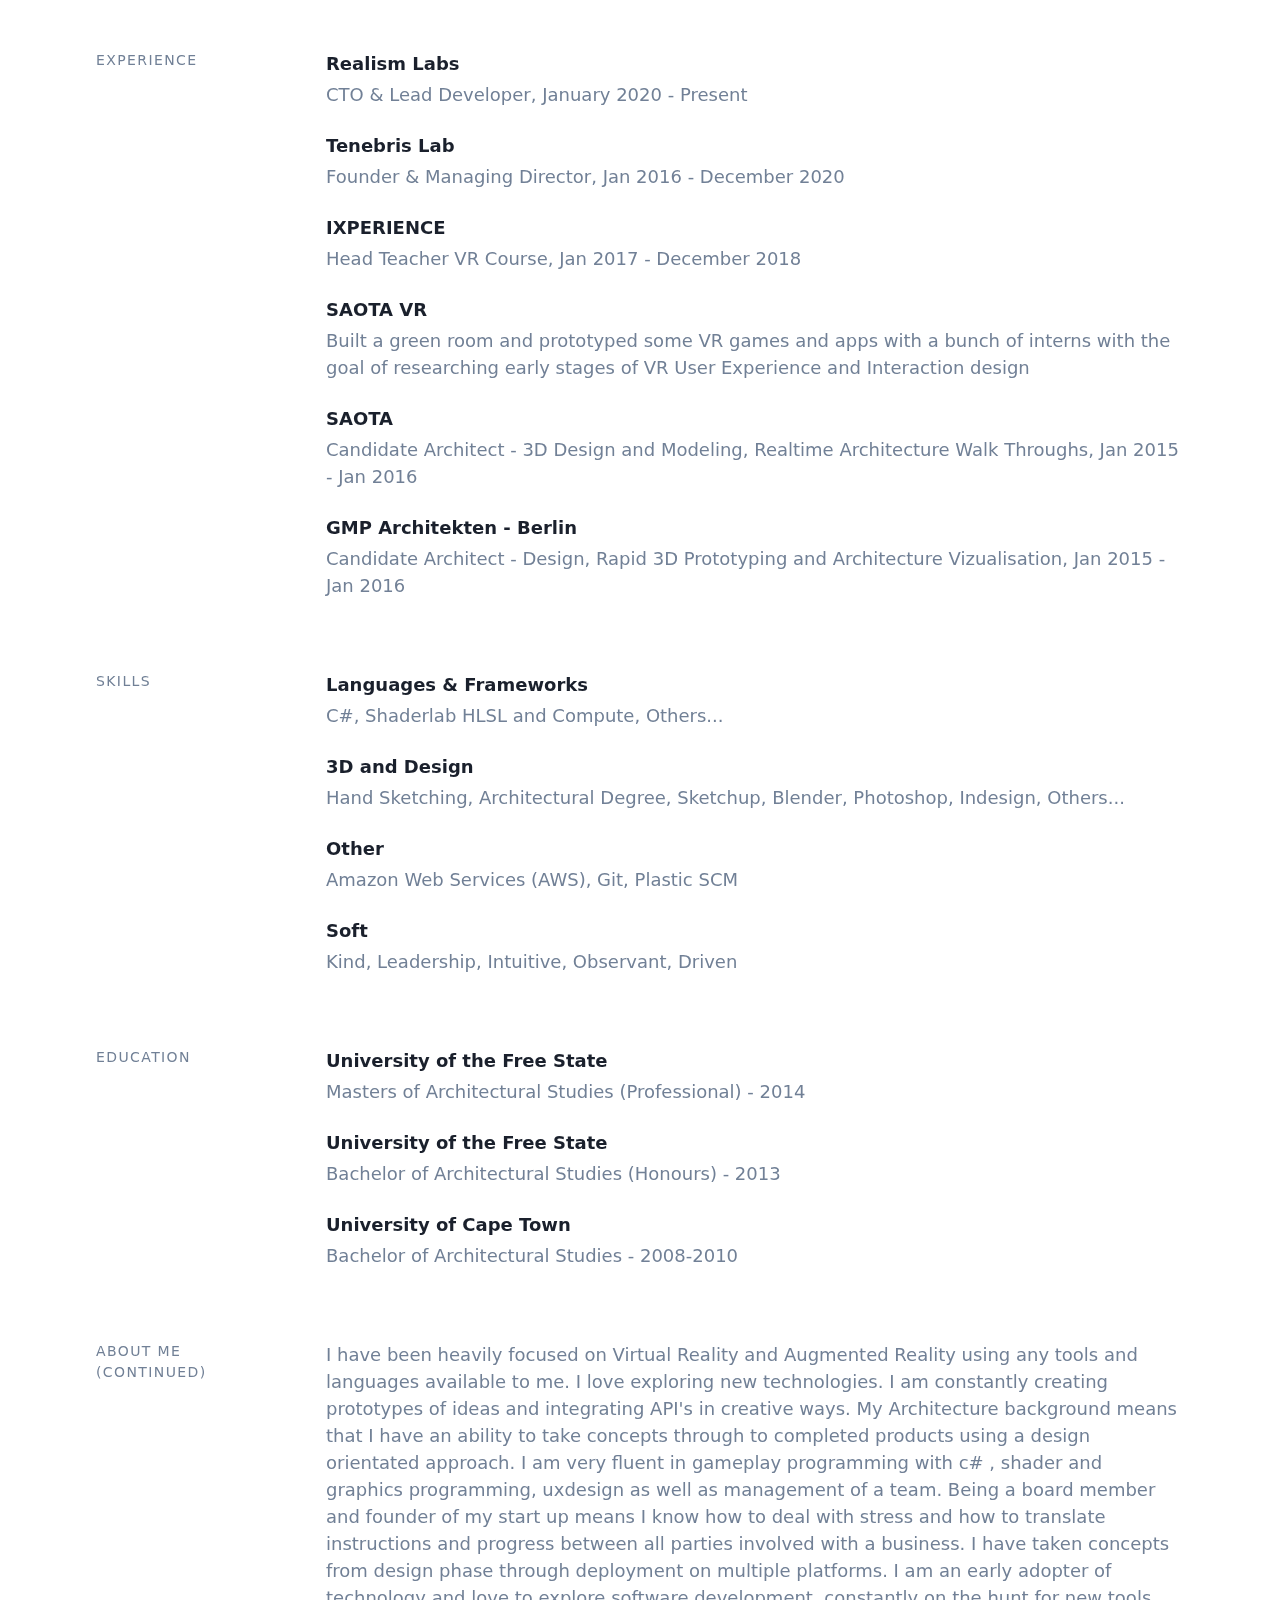
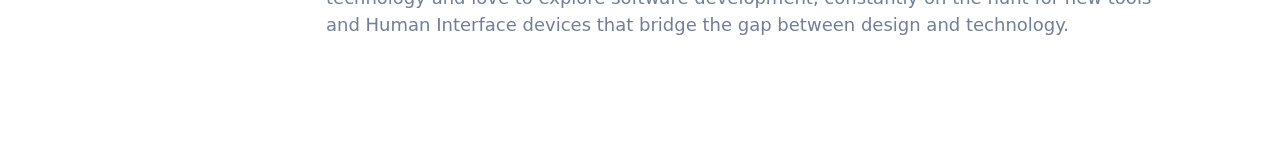
==== commit 08f245f5: "To gif or not to gif" ====
--- a/index.html
+++ b/index.html
@@ -1,4 +1,4 @@
-<!DOCTYPE html><html lang="en"><head><meta charSet="utf-8"/><meta http-equiv="x-ua-compatible" content="ie=edge"/><meta name="viewport" content="width=device-width, initial-scale=1, shrink-to-fit=no"/><style data-href="/styles.a0dc5e2ca3094004d7aa.css">/*! normalize.css v8.0.1 | MIT License | github.com/necolas/normalize.css */html{line-height:1.15;-webkit-text-size-adjust:100%}body{margin:0}main{display:block}h1{font-size:2em;margin:.67em 0}hr{box-sizing:content-box;height:0;overflow:visible}pre{font-family:monospace,monospace;font-size:1em}a{background-color:transparent}abbr[title]{border-bottom:none;text-decoration:underline;text-decoration:underline dotted}b,strong{font-weight:bolder}code,kbd,samp{font-family:monospace,monospace;font-size:1em}small{font-size:80%}sub,sup{font-size:75%;line-height:0;position:relative;vertical-align:baseline}sub{bottom:-.25em}sup{top:-.5em}img{border-style:none}button,input,optgroup,select,textarea{font-family:inherit;font-size:100%;line-height:1.15;margin:0}button,input{overflow:visible}button,select{text-transform:none}button{-webkit-appearance:button}button::-moz-focus-inner{border-style:none;padding:0}button:-moz-focusring{outline:1px dotted ButtonText}fieldset{padding:.35em .75em .625em}legend{box-sizing:border-box;color:inherit;display:table;max-width:100%;padding:0;white-space:normal}progress{vertical-align:baseline}textarea{overflow:auto}details{display:block}summary{display:list-item}[hidden],template{display:none}blockquote,dd,dl,figure,h1,h2,h3,h4,h5,h6,hr,p,pre{margin:0}button{background-color:transparent;background-image:none}button:focus{outline:1px dotted;outline:5px auto -webkit-focus-ring-color}fieldset,ol,ul{margin:0;padding:0}ol,ul{list-style:none}html{font-family:system-ui,-apple-system,BlinkMacSystemFont,Segoe UI,Roboto,Helvetica Neue,Arial,Noto Sans,sans-serif,Apple Color Emoji,Segoe UI Emoji,Segoe UI Symbol,Noto Color Emoji;line-height:1.5}*,:after,:before{box-sizing:border-box;border:0 solid #e2e8f0}hr{border-top-width:1px}img{border-style:solid}textarea{resize:vertical}input::placeholder,textarea::placeholder{color:#a0aec0}button{cursor:pointer}table{border-collapse:collapse}h1,h2,h3,h4,h5,h6{font-size:inherit;font-weight:inherit}a{color:inherit;text-decoration:inherit}button,input,optgroup,select,textarea{padding:0;line-height:inherit;color:inherit}code,kbd,pre,samp{font-family:Menlo,Monaco,Consolas,Liberation Mono,Courier New,monospace}audio,canvas,embed,iframe,img,object,svg,video{display:block;vertical-align:middle}img,video{max-width:100%;height:auto}.blog-content{--text-opacity:1;color:#718096;color:rgba(113,128,150,var(--text-opacity));max-width:768px}.blog-content a{--text-opacity:1;color:#000;color:rgba(0,0,0,var(--text-opacity));text-decoration:underline}.blog-content p{margin-bottom:1.5rem}.blog-content ol,.blog-content ul{margin-bottom:1.5rem;margin-left:2.5rem}.blog-content ul li{list-style-type:disc}.blog-content ol li{list-style-type:decimal}.blog-content h1{font-size:2.25rem}.blog-content h1,.blog-content h2{--text-opacity:1;color:#1a202c;color:rgba(26,32,44,var(--text-opacity));font-weight:700;margin-top:.75rem;margin-bottom:.75rem}.blog-content h2{font-size:1.5rem}.blog-content h3{font-size:1.25rem}.blog-content h3,.blog-content h4,.blog-content h5{--text-opacity:1;color:#1a202c;color:rgba(26,32,44,var(--text-opacity));font-weight:700;margin-top:.75rem;margin-bottom:.75rem}.blog-content h5{font-size:.875rem}.blog-content h6{--text-opacity:1;color:#4a5568;color:rgba(74,85,104,var(--text-opacity));font-size:.75rem;font-weight:700;margin-top:.75rem;margin-bottom:.75rem}.blog-content blockquote{padding-left:1.25rem;border-left-width:4px}.blog-content hr{margin-top:1.5rem;margin-bottom:1.5rem}.rounded-full{border-radius:9999px}.block{display:block}.inline-block{display:inline-block}.inline{display:inline}.table{display:table}.hidden{display:none}.flex-none{flex:none}.font-light{font-weight:300}.font-semibold{font-weight:600}.font-bold{font-weight:700}.text-xs{font-size:.75rem}.text-sm{font-size:.875rem}.text-lg{font-size:1.125rem}.text-4xl{font-size:2.25rem}.text-5xl{font-size:3rem}.leading-tight{line-height:1.25}.leading-normal{line-height:1.5}.list-none{list-style-type:none}.mt-6{margin-top:1.5rem}.mb-6{margin-bottom:1.5rem}.mt-16{margin-top:4rem}.max-w-screen-xl{max-width:1280px}.p-8{padding:2rem}.py-2{padding-top:.5rem;padding-bottom:.5rem}.pb-1{padding-bottom:.25rem}.pr-4{padding-right:1rem}.pt-6{padding-top:1.5rem}.pb-6{padding-bottom:1.5rem}.pt-12{padding-top:3rem}.fixed{position:fixed}.relative{position:relative}.right-0{right:0}.text-gray-200{--text-opacity:1;color:#edf2f7;color:rgba(237,242,247,var(--text-opacity))}.text-gray-500{--text-opacity:1;color:#a0aec0;color:rgba(160,174,192,var(--text-opacity))}.text-gray-600{--text-opacity:1;color:#718096;color:rgba(113,128,150,var(--text-opacity))}.text-gray-900{--text-opacity:1;color:#1a202c;color:rgba(26,32,44,var(--text-opacity))}.hover\:text-black:hover{--text-opacity:1;color:#000;color:rgba(0,0,0,var(--text-opacity))}.uppercase{text-transform:uppercase}.hover\:underline:hover,.underline{text-decoration:underline}.tracking-wider{letter-spacing:.05em}.tracking-widest{letter-spacing:.1em}.w-full{width:100%}.z-0{z-index:0}.transform{--transform-translate-x:0;--transform-translate-y:0;--transform-rotate:0;--transform-skew-x:0;--transform-skew-y:0;--transform-scale-x:1;--transform-scale-y:1;transform:translateX(var(--transform-translate-x)) translateY(var(--transform-translate-y)) rotate(var(--transform-rotate)) skewX(var(--transform-skew-x)) skewY(var(--transform-skew-y)) scaleX(var(--transform-scale-x)) scaleY(var(--transform-scale-y))}.hover\:scale-105:hover{--transform-scale-x:1.05;--transform-scale-y:1.05}.transition-all{transition-property:all}.duration-150{transition-duration:.15s}@keyframes spin{to{transform:rotate(1turn)}}@keyframes ping{75%,to{transform:scale(2);opacity:0}}@keyframes pulse{50%{opacity:.5}}@keyframes bounce{0%,to{transform:translateY(-25%);animation-timing-function:cubic-bezier(.8,0,1,1)}50%{transform:none;animation-timing-function:cubic-bezier(0,0,.2,1)}}.max-w-150{max-width:150px}.top-5{top:5%}code[class*=language-],pre[class*=language-]{color:#c5c8c6;text-shadow:0 1px rgba(0,0,0,.3);font-family:Inconsolata,Monaco,Consolas,Courier New,Courier,monospace;font-size:.75rem;direction:ltr;margin-bottom:1.5rem;text-align:left;white-space:pre;word-spacing:normal;word-break:normal;line-height:1.5;-moz-tab-size:4;-o-tab-size:4;tab-size:4;-webkit-hyphens:none;-moz-hyphens:none;-ms-hyphens:none;hyphens:none}pre[class*=language-]{padding:1em;margin:.5em 0;overflow:auto!important;border-radius:.3em}:not(pre)>code[class*=language-],pre[class*=language-]{background:#1d1f21}:not(pre)>code[class*=language-]{padding:.1em;border-radius:.3em}.token.cdata,.token.comment,.token.doctype,.token.prolog{color:#7c7c7c}.token.punctuation{color:#c5c8c6}.namespace{opacity:.7}.token.keyword,.token.property,.token.tag{color:#96cbfe}.token.class-name{color:#ffffb6;text-decoration:underline}.token.boolean,.token.constant{color:#9c9}.token.deleted,.token.symbol{color:#f92672}.token.number{color:#ff73fd}.token.attr-name,.token.builtin,.token.char,.token.inserted,.token.selector,.token.string{color:#a8ff60}.token.variable{color:#c6c5fe}.token.operator{color:#ededed}.token.entity{color:#ffffb6;cursor:help}.token.url{color:#96cbfe}.language-css .token.string,.style .token.string{color:#87c38a}.token.atrule,.token.attr-value{color:#f9ee98}.token.function{color:#dad085}.token.regex{color:#e9c062}.token.important{color:#fd971f}.token.bold,.token.important{font-weight:700}.token.italic{font-style:italic}.language-text{background:#edf2f7!important;border-radius:0!important;color:#4a5568!important;font-size:12px!important;padding:2px 5px!important;text-shadow:none!important}@media (min-width:768px){.md\:flex{display:flex}.md\:flex-1{flex:1 1 0%}.md\:p-0{padding:0}.md\:pt-1{padding-top:.25rem}.md\:pl-20{padding-left:5rem}.md\:w-full{width:100%}.md\:max-w-150{max-width:150px}}@media (min-width:1280px){.xl\:block{display:block}}@media (min-width:480px){.xs\:p-24{padding:6rem}}</style><meta name="generator" content="Gatsby 2.24.67"/><title data-react-helmet="true">Gerard Slee | Architect, Unity C# and Shader Developer</title><meta data-react-helmet="true" name="description" content="Architect turned VR Developer in Cape Town."/><meta data-react-helmet="true" property="og:title" content="Gerard Slee | Architect, Unity C# and Shader Developer"/><meta data-react-helmet="true" property="og:description" content="Architect turned VR Developer in Cape Town."/><meta data-react-helmet="true" property="og:type" content="website"/><meta data-react-helmet="true" property="twitter:card" content="summary"/><meta data-react-helmet="true" property="twitter:creator" content="@GerardSlee"/><meta data-react-helmet="true" property="twitter:title" content="Gerard Slee | Architect, Unity C# and Shader Developer"/><meta data-react-helmet="true" property="twitter:description" content="Architect turned VR Developer in Cape Town."/><link rel="alternate" type="application/rss+xml" href="/rss.xml"/><link rel="preconnect" href="https://www.google-analytics.com"/><link rel="dns-prefetch" href="https://www.google-analytics.com"/><link rel="icon" href="/favicon-32x32.png?v=5c504cfe621df9b7c40af602f0f51573" type="image/png"/><link rel="manifest" href="/manifest.webmanifest" crossorigin="anonymous"/><meta name="theme-color" content="#663399"/><link rel="apple-touch-icon" sizes="48x48" href="/icons/icon-48x48.png?v=5c504cfe621df9b7c40af602f0f51573"/><link rel="apple-touch-icon" sizes="72x72" href="/icons/icon-72x72.png?v=5c504cfe621df9b7c40af602f0f51573"/><link rel="apple-touch-icon" sizes="96x96" href="/icons/icon-96x96.png?v=5c504cfe621df9b7c40af602f0f51573"/><link rel="apple-touch-icon" sizes="144x144" href="/icons/icon-144x144.png?v=5c504cfe621df9b7c40af602f0f51573"/><link rel="apple-touch-icon" sizes="192x192" href="/icons/icon-192x192.png?v=5c504cfe621df9b7c40af602f0f51573"/><link rel="apple-touch-icon" sizes="256x256" href="/icons/icon-256x256.png?v=5c504cfe621df9b7c40af602f0f51573"/><link rel="apple-touch-icon" sizes="384x384" href="/icons/icon-384x384.png?v=5c504cfe621df9b7c40af602f0f51573"/><link rel="apple-touch-icon" sizes="512x512" href="/icons/icon-512x512.png?v=5c504cfe621df9b7c40af602f0f51573"/><link as="script" rel="preload" href="/webpack-runtime-0d5d742c42fd40c65644.js"/><link as="script" rel="preload" href="/styles-bc72ca78f9bad9fb1f45.js"/><link as="script" rel="preload" href="/framework-83e11af5cf111be5ad89.js"/><link as="script" rel="preload" href="/app-872727bb36d6dc46bc0c.js"/><link as="script" rel="preload" href="/commons-460f29ae88868401563f.js"/><link as="script" rel="preload" href="/83bc2865e86e0ce99b55ce0e8c25902d44e532c1-3c7ae9cf1b987b05735f.js"/><link as="script" rel="preload" href="/component---src-pages-index-jsx-907adcbd27b2848b96f1.js"/><link as="fetch" rel="preload" href="/page-data\index\page-data.json" crossorigin="anonymous"/><link as="fetch" rel="preload" href="/page-data/sq/d/63159454.json" crossorigin="anonymous"/><link as="fetch" rel="preload" href="/page-data\app-data.json" crossorigin="anonymous"/></head><body><div id="___gatsby"><div style="outline:none" tabindex="-1" id="gatsby-focus-wrapper"><div class="relative"><svg class="hidden fixed transform right-0 top-5 z-0 xl:block" width="404" height="784" fill="none" viewBox="0 0 404 784"><defs><pattern id="5d0dd344-b041-4d26-bec4-8d33ea57ec9b" x="0" y="0" width="20" height="20" patternUnits="userSpaceOnUse"><rect x="0" y="0" width="4" height="4" class="text-gray-200" fill="#edf2f7"></rect></pattern></defs><rect width="404" height="784" fill="url(#5d0dd344-b041-4d26-bec4-8d33ea57ec9b)"></rect></svg><div class="p-8 relative max-w-screen-xl xs:p-24"><div class="block mb-6 md:flex"><div class="w-full max-w-150"><a aria-current="page" class="" href="/"><img class="rounded-full transform transition-all duration-150 hover:scale-105" src="/static/profile-e48a836963abf1502dfa64246deef589.jpg" alt="Gerard Slee"/></a></div><div class="flex-none pt-6 md:pt-1 md:flex-1 md:pl-20"><h1 class="text-5xl text-gray-900 font-bold leading-tight hover:text-black"><a aria-current="page" class="" href="/">Gerard Slee</a></h1><p class="text-gray-600">Architect turned VR Developer in Cape Town.</p><ul class="mt-6 uppercase tracking-wider"><li class="inline list-none pr-4"><a class="inline-block py-2 font-semibold text-xs text-gray-600 hover:text-black" href="https://twitter.com/@GerardSlee">Twitter</a></li><li class="inline list-none pr-4"><a class="inline-block py-2 font-semibold text-xs text-gray-600 hover:text-black" href="https://github.com/ddutchie">GitHub</a></li><li class="inline list-none pr-4"><a class="inline-block py-2 font-semibold text-xs text-gray-600 hover:text-black" href="https://www.linkedin.com/in/gerard-slee-a6442584/">LinkedIn</a></li></ul></div></div><div class="block pt-12 md:flex"><div class="pb-6 md:w-full md:max-w-150 md:p-0"><h2 class="font-xs font-light tracking-widest text-sm text-gray-600 leading-normal uppercase">About Me</h2></div><div class="flex-none text-lg text-gray-600 font-light md:flex-1 md:pl-20"><div class="mb-6"><p>I am an Architect turned VR Developer with experience in design and development of Unity based VR applications for startups and
+<!DOCTYPE html><html lang="en"><head><meta charSet="utf-8"/><meta http-equiv="x-ua-compatible" content="ie=edge"/><meta name="viewport" content="width=device-width, initial-scale=1, shrink-to-fit=no"/><style data-href="/styles.a0dc5e2ca3094004d7aa.css">/*! normalize.css v8.0.1 | MIT License | github.com/necolas/normalize.css */html{line-height:1.15;-webkit-text-size-adjust:100%}body{margin:0}main{display:block}h1{font-size:2em;margin:.67em 0}hr{box-sizing:content-box;height:0;overflow:visible}pre{font-family:monospace,monospace;font-size:1em}a{background-color:transparent}abbr[title]{border-bottom:none;text-decoration:underline;text-decoration:underline dotted}b,strong{font-weight:bolder}code,kbd,samp{font-family:monospace,monospace;font-size:1em}small{font-size:80%}sub,sup{font-size:75%;line-height:0;position:relative;vertical-align:baseline}sub{bottom:-.25em}sup{top:-.5em}img{border-style:none}button,input,optgroup,select,textarea{font-family:inherit;font-size:100%;line-height:1.15;margin:0}button,input{overflow:visible}button,select{text-transform:none}button{-webkit-appearance:button}button::-moz-focus-inner{border-style:none;padding:0}button:-moz-focusring{outline:1px dotted ButtonText}fieldset{padding:.35em .75em .625em}legend{box-sizing:border-box;color:inherit;display:table;max-width:100%;padding:0;white-space:normal}progress{vertical-align:baseline}textarea{overflow:auto}details{display:block}summary{display:list-item}[hidden],template{display:none}blockquote,dd,dl,figure,h1,h2,h3,h4,h5,h6,hr,p,pre{margin:0}button{background-color:transparent;background-image:none}button:focus{outline:1px dotted;outline:5px auto -webkit-focus-ring-color}fieldset,ol,ul{margin:0;padding:0}ol,ul{list-style:none}html{font-family:system-ui,-apple-system,BlinkMacSystemFont,Segoe UI,Roboto,Helvetica Neue,Arial,Noto Sans,sans-serif,Apple Color Emoji,Segoe UI Emoji,Segoe UI Symbol,Noto Color Emoji;line-height:1.5}*,:after,:before{box-sizing:border-box;border:0 solid #e2e8f0}hr{border-top-width:1px}img{border-style:solid}textarea{resize:vertical}input::placeholder,textarea::placeholder{color:#a0aec0}button{cursor:pointer}table{border-collapse:collapse}h1,h2,h3,h4,h5,h6{font-size:inherit;font-weight:inherit}a{color:inherit;text-decoration:inherit}button,input,optgroup,select,textarea{padding:0;line-height:inherit;color:inherit}code,kbd,pre,samp{font-family:Menlo,Monaco,Consolas,Liberation Mono,Courier New,monospace}audio,canvas,embed,iframe,img,object,svg,video{display:block;vertical-align:middle}img,video{max-width:100%;height:auto}.blog-content{--text-opacity:1;color:#718096;color:rgba(113,128,150,var(--text-opacity));max-width:768px}.blog-content a{--text-opacity:1;color:#000;color:rgba(0,0,0,var(--text-opacity));text-decoration:underline}.blog-content p{margin-bottom:1.5rem}.blog-content ol,.blog-content ul{margin-bottom:1.5rem;margin-left:2.5rem}.blog-content ul li{list-style-type:disc}.blog-content ol li{list-style-type:decimal}.blog-content h1{font-size:2.25rem}.blog-content h1,.blog-content h2{--text-opacity:1;color:#1a202c;color:rgba(26,32,44,var(--text-opacity));font-weight:700;margin-top:.75rem;margin-bottom:.75rem}.blog-content h2{font-size:1.5rem}.blog-content h3{font-size:1.25rem}.blog-content h3,.blog-content h4,.blog-content h5{--text-opacity:1;color:#1a202c;color:rgba(26,32,44,var(--text-opacity));font-weight:700;margin-top:.75rem;margin-bottom:.75rem}.blog-content h5{font-size:.875rem}.blog-content h6{--text-opacity:1;color:#4a5568;color:rgba(74,85,104,var(--text-opacity));font-size:.75rem;font-weight:700;margin-top:.75rem;margin-bottom:.75rem}.blog-content blockquote{padding-left:1.25rem;border-left-width:4px}.blog-content hr{margin-top:1.5rem;margin-bottom:1.5rem}.rounded-full{border-radius:9999px}.block{display:block}.inline-block{display:inline-block}.inline{display:inline}.table{display:table}.hidden{display:none}.flex-none{flex:none}.font-light{font-weight:300}.font-semibold{font-weight:600}.font-bold{font-weight:700}.text-xs{font-size:.75rem}.text-sm{font-size:.875rem}.text-lg{font-size:1.125rem}.text-4xl{font-size:2.25rem}.text-5xl{font-size:3rem}.leading-tight{line-height:1.25}.leading-normal{line-height:1.5}.list-none{list-style-type:none}.mt-6{margin-top:1.5rem}.mb-6{margin-bottom:1.5rem}.mt-16{margin-top:4rem}.max-w-screen-xl{max-width:1280px}.p-8{padding:2rem}.py-2{padding-top:.5rem;padding-bottom:.5rem}.pb-1{padding-bottom:.25rem}.pr-4{padding-right:1rem}.pt-6{padding-top:1.5rem}.pb-6{padding-bottom:1.5rem}.pt-12{padding-top:3rem}.fixed{position:fixed}.relative{position:relative}.right-0{right:0}.text-gray-200{--text-opacity:1;color:#edf2f7;color:rgba(237,242,247,var(--text-opacity))}.text-gray-500{--text-opacity:1;color:#a0aec0;color:rgba(160,174,192,var(--text-opacity))}.text-gray-600{--text-opacity:1;color:#718096;color:rgba(113,128,150,var(--text-opacity))}.text-gray-900{--text-opacity:1;color:#1a202c;color:rgba(26,32,44,var(--text-opacity))}.hover\:text-black:hover{--text-opacity:1;color:#000;color:rgba(0,0,0,var(--text-opacity))}.uppercase{text-transform:uppercase}.hover\:underline:hover,.underline{text-decoration:underline}.tracking-wider{letter-spacing:.05em}.tracking-widest{letter-spacing:.1em}.w-full{width:100%}.z-0{z-index:0}.transform{--transform-translate-x:0;--transform-translate-y:0;--transform-rotate:0;--transform-skew-x:0;--transform-skew-y:0;--transform-scale-x:1;--transform-scale-y:1;transform:translateX(var(--transform-translate-x)) translateY(var(--transform-translate-y)) rotate(var(--transform-rotate)) skewX(var(--transform-skew-x)) skewY(var(--transform-skew-y)) scaleX(var(--transform-scale-x)) scaleY(var(--transform-scale-y))}.hover\:scale-105:hover{--transform-scale-x:1.05;--transform-scale-y:1.05}.transition-all{transition-property:all}.duration-150{transition-duration:.15s}@keyframes spin{to{transform:rotate(1turn)}}@keyframes ping{75%,to{transform:scale(2);opacity:0}}@keyframes pulse{50%{opacity:.5}}@keyframes bounce{0%,to{transform:translateY(-25%);animation-timing-function:cubic-bezier(.8,0,1,1)}50%{transform:none;animation-timing-function:cubic-bezier(0,0,.2,1)}}.max-w-150{max-width:150px}.top-5{top:5%}code[class*=language-],pre[class*=language-]{color:#c5c8c6;text-shadow:0 1px rgba(0,0,0,.3);font-family:Inconsolata,Monaco,Consolas,Courier New,Courier,monospace;font-size:.75rem;direction:ltr;margin-bottom:1.5rem;text-align:left;white-space:pre;word-spacing:normal;word-break:normal;line-height:1.5;-moz-tab-size:4;-o-tab-size:4;tab-size:4;-webkit-hyphens:none;-moz-hyphens:none;-ms-hyphens:none;hyphens:none}pre[class*=language-]{padding:1em;margin:.5em 0;overflow:auto!important;border-radius:.3em}:not(pre)>code[class*=language-],pre[class*=language-]{background:#1d1f21}:not(pre)>code[class*=language-]{padding:.1em;border-radius:.3em}.token.cdata,.token.comment,.token.doctype,.token.prolog{color:#7c7c7c}.token.punctuation{color:#c5c8c6}.namespace{opacity:.7}.token.keyword,.token.property,.token.tag{color:#96cbfe}.token.class-name{color:#ffffb6;text-decoration:underline}.token.boolean,.token.constant{color:#9c9}.token.deleted,.token.symbol{color:#f92672}.token.number{color:#ff73fd}.token.attr-name,.token.builtin,.token.char,.token.inserted,.token.selector,.token.string{color:#a8ff60}.token.variable{color:#c6c5fe}.token.operator{color:#ededed}.token.entity{color:#ffffb6;cursor:help}.token.url{color:#96cbfe}.language-css .token.string,.style .token.string{color:#87c38a}.token.atrule,.token.attr-value{color:#f9ee98}.token.function{color:#dad085}.token.regex{color:#e9c062}.token.important{color:#fd971f}.token.bold,.token.important{font-weight:700}.token.italic{font-style:italic}.language-text{background:#edf2f7!important;border-radius:0!important;color:#4a5568!important;font-size:12px!important;padding:2px 5px!important;text-shadow:none!important}@media (min-width:768px){.md\:flex{display:flex}.md\:flex-1{flex:1 1 0%}.md\:p-0{padding:0}.md\:pt-1{padding-top:.25rem}.md\:pl-20{padding-left:5rem}.md\:w-full{width:100%}.md\:max-w-150{max-width:150px}}@media (min-width:1280px){.xl\:block{display:block}}@media (min-width:480px){.xs\:p-24{padding:6rem}}</style><meta name="generator" content="Gatsby 2.24.67"/><title data-react-helmet="true">Gerard Slee | Architect, Unity C# and Shader Developer</title><meta data-react-helmet="true" name="description" content="Architect turned VR Developer in Cape Town."/><meta data-react-helmet="true" property="og:title" content="Gerard Slee | Architect, Unity C# and Shader Developer"/><meta data-react-helmet="true" property="og:description" content="Architect turned VR Developer in Cape Town."/><meta data-react-helmet="true" property="og:type" content="website"/><meta data-react-helmet="true" property="twitter:card" content="summary"/><meta data-react-helmet="true" property="twitter:creator" content="@GerardSlee"/><meta data-react-helmet="true" property="twitter:title" content="Gerard Slee | Architect, Unity C# and Shader Developer"/><meta data-react-helmet="true" property="twitter:description" content="Architect turned VR Developer in Cape Town."/><link rel="alternate" type="application/rss+xml" href="/rss.xml"/><link rel="preconnect" href="https://www.google-analytics.com"/><link rel="dns-prefetch" href="https://www.google-analytics.com"/><link rel="icon" href="/favicon-32x32.png?v=5c504cfe621df9b7c40af602f0f51573" type="image/png"/><link rel="manifest" href="/manifest.webmanifest" crossorigin="anonymous"/><meta name="theme-color" content="#663399"/><link rel="apple-touch-icon" sizes="48x48" href="/icons/icon-48x48.png?v=5c504cfe621df9b7c40af602f0f51573"/><link rel="apple-touch-icon" sizes="72x72" href="/icons/icon-72x72.png?v=5c504cfe621df9b7c40af602f0f51573"/><link rel="apple-touch-icon" sizes="96x96" href="/icons/icon-96x96.png?v=5c504cfe621df9b7c40af602f0f51573"/><link rel="apple-touch-icon" sizes="144x144" href="/icons/icon-144x144.png?v=5c504cfe621df9b7c40af602f0f51573"/><link rel="apple-touch-icon" sizes="192x192" href="/icons/icon-192x192.png?v=5c504cfe621df9b7c40af602f0f51573"/><link rel="apple-touch-icon" sizes="256x256" href="/icons/icon-256x256.png?v=5c504cfe621df9b7c40af602f0f51573"/><link rel="apple-touch-icon" sizes="384x384" href="/icons/icon-384x384.png?v=5c504cfe621df9b7c40af602f0f51573"/><link rel="apple-touch-icon" sizes="512x512" href="/icons/icon-512x512.png?v=5c504cfe621df9b7c40af602f0f51573"/><link as="script" rel="preload" href="/webpack-runtime-9786c604d7d32e0412f5.js"/><link as="script" rel="preload" href="/styles-bc72ca78f9bad9fb1f45.js"/><link as="script" rel="preload" href="/framework-83e11af5cf111be5ad89.js"/><link as="script" rel="preload" href="/app-872727bb36d6dc46bc0c.js"/><link as="script" rel="preload" href="/commons-460f29ae88868401563f.js"/><link as="script" rel="preload" href="/83bc2865e86e0ce99b55ce0e8c25902d44e532c1-8b69438b6c16ab19362c.js"/><link as="script" rel="preload" href="/component---src-pages-index-jsx-907adcbd27b2848b96f1.js"/><link as="fetch" rel="preload" href="/page-data\index\page-data.json" crossorigin="anonymous"/><link as="fetch" rel="preload" href="/page-data/sq/d/63159454.json" crossorigin="anonymous"/><link as="fetch" rel="preload" href="/page-data\app-data.json" crossorigin="anonymous"/></head><body><div id="___gatsby"><div style="outline:none" tabindex="-1" id="gatsby-focus-wrapper"><div class="relative"><svg class="hidden fixed transform right-0 top-5 z-0 xl:block" width="404" height="784" fill="none" viewBox="0 0 404 784"><defs><pattern id="5d0dd344-b041-4d26-bec4-8d33ea57ec9b" x="0" y="0" width="20" height="20" patternUnits="userSpaceOnUse"><rect x="0" y="0" width="4" height="4" class="text-gray-200" fill="#edf2f7"></rect></pattern></defs><rect width="404" height="784" fill="url(#5d0dd344-b041-4d26-bec4-8d33ea57ec9b)"></rect></svg><div class="p-8 relative max-w-screen-xl xs:p-24"><div class="block mb-6 md:flex"><div class="w-full max-w-150"><a aria-current="page" class="" href="/"><img class="rounded-full transform transition-all duration-150 hover:scale-105" src="/static/profile-97ddfc3b19a4df5e5cf76a96027b62fd.gif" alt="Gerard Slee"/></a></div><div class="flex-none pt-6 md:pt-1 md:flex-1 md:pl-20"><h1 class="text-5xl text-gray-900 font-bold leading-tight hover:text-black"><a aria-current="page" class="" href="/">Gerard Slee</a></h1><p class="text-gray-600">Architect turned VR Developer in Cape Town.</p><ul class="mt-6 uppercase tracking-wider"><li class="inline list-none pr-4"><a class="inline-block py-2 font-semibold text-xs text-gray-600 hover:text-black" href="https://twitter.com/@GerardSlee">Twitter</a></li><li class="inline list-none pr-4"><a class="inline-block py-2 font-semibold text-xs text-gray-600 hover:text-black" href="https://github.com/ddutchie">GitHub</a></li><li class="inline list-none pr-4"><a class="inline-block py-2 font-semibold text-xs text-gray-600 hover:text-black" href="https://www.linkedin.com/in/gerard-slee-a6442584/">LinkedIn</a></li></ul></div></div><div class="block pt-12 md:flex"><div class="pb-6 md:w-full md:max-w-150 md:p-0"><h2 class="font-xs font-light tracking-widest text-sm text-gray-600 leading-normal uppercase">About Me</h2></div><div class="flex-none text-lg text-gray-600 font-light md:flex-1 md:pl-20"><div class="mb-6"><p>I am an Architect turned VR Developer with experience in design and development of Unity based VR applications for startups and
     large companies. I have 5+ years experience running a indie team of developers. and 6+ developing with C# and shaders in Unity. 
     For the last two years I have been doing freelance AR and VR development, building a prototype VR DJ Experience for a startup to generate funding, and research and development of a realtime Global Illumination project for Unity using Compute Shaders.
     Before that I spent a few years running a bootstrapped virtual reality start-up developing games and software for architects and engineers. I love integrating new technologies and optimizing workflows and have an ability to inspire those around me. I am looking to work
@@ -21,4 +21,4 @@
       
       
       
-      }</script><script id="gatsby-script-loader">/*<![CDATA[*/window.pagePath="/";/*]]>*/</script><script id="gatsby-chunk-mapping">/*<![CDATA[*/window.___chunkMapping={"polyfill":["/polyfill-96c0e71935cde5505b8a.js"],"app":["/app-872727bb36d6dc46bc0c.js"],"component---src-pages-404-jsx":["/component---src-pages-404-jsx-4dac9a9f41a258176553.js"],"component---src-pages-blog-jsx":["/component---src-pages-blog-jsx-b96942c03c58078d8c4a.js"],"component---src-pages-index-jsx":["/component---src-pages-index-jsx-907adcbd27b2848b96f1.js"]};/*]]>*/</script><script src="/polyfill-96c0e71935cde5505b8a.js" nomodule=""></script><script src="/component---src-pages-index-jsx-907adcbd27b2848b96f1.js" async=""></script><script src="/83bc2865e86e0ce99b55ce0e8c25902d44e532c1-3c7ae9cf1b987b05735f.js" async=""></script><script src="/commons-460f29ae88868401563f.js" async=""></script><script src="/app-872727bb36d6dc46bc0c.js" async=""></script><script src="/framework-83e11af5cf111be5ad89.js" async=""></script><script src="/styles-bc72ca78f9bad9fb1f45.js" async=""></script><script src="/webpack-runtime-0d5d742c42fd40c65644.js" async=""></script></body></html>+      }</script><script id="gatsby-script-loader">/*<![CDATA[*/window.pagePath="/";/*]]>*/</script><script id="gatsby-chunk-mapping">/*<![CDATA[*/window.___chunkMapping={"polyfill":["/polyfill-96c0e71935cde5505b8a.js"],"app":["/app-872727bb36d6dc46bc0c.js"],"component---src-pages-404-jsx":["/component---src-pages-404-jsx-4dac9a9f41a258176553.js"],"component---src-pages-blog-jsx":["/component---src-pages-blog-jsx-b96942c03c58078d8c4a.js"],"component---src-pages-index-jsx":["/component---src-pages-index-jsx-907adcbd27b2848b96f1.js"]};/*]]>*/</script><script src="/polyfill-96c0e71935cde5505b8a.js" nomodule=""></script><script src="/component---src-pages-index-jsx-907adcbd27b2848b96f1.js" async=""></script><script src="/83bc2865e86e0ce99b55ce0e8c25902d44e532c1-8b69438b6c16ab19362c.js" async=""></script><script src="/commons-460f29ae88868401563f.js" async=""></script><script src="/app-872727bb36d6dc46bc0c.js" async=""></script><script src="/framework-83e11af5cf111be5ad89.js" async=""></script><script src="/styles-bc72ca78f9bad9fb1f45.js" async=""></script><script src="/webpack-runtime-9786c604d7d32e0412f5.js" async=""></script></body></html>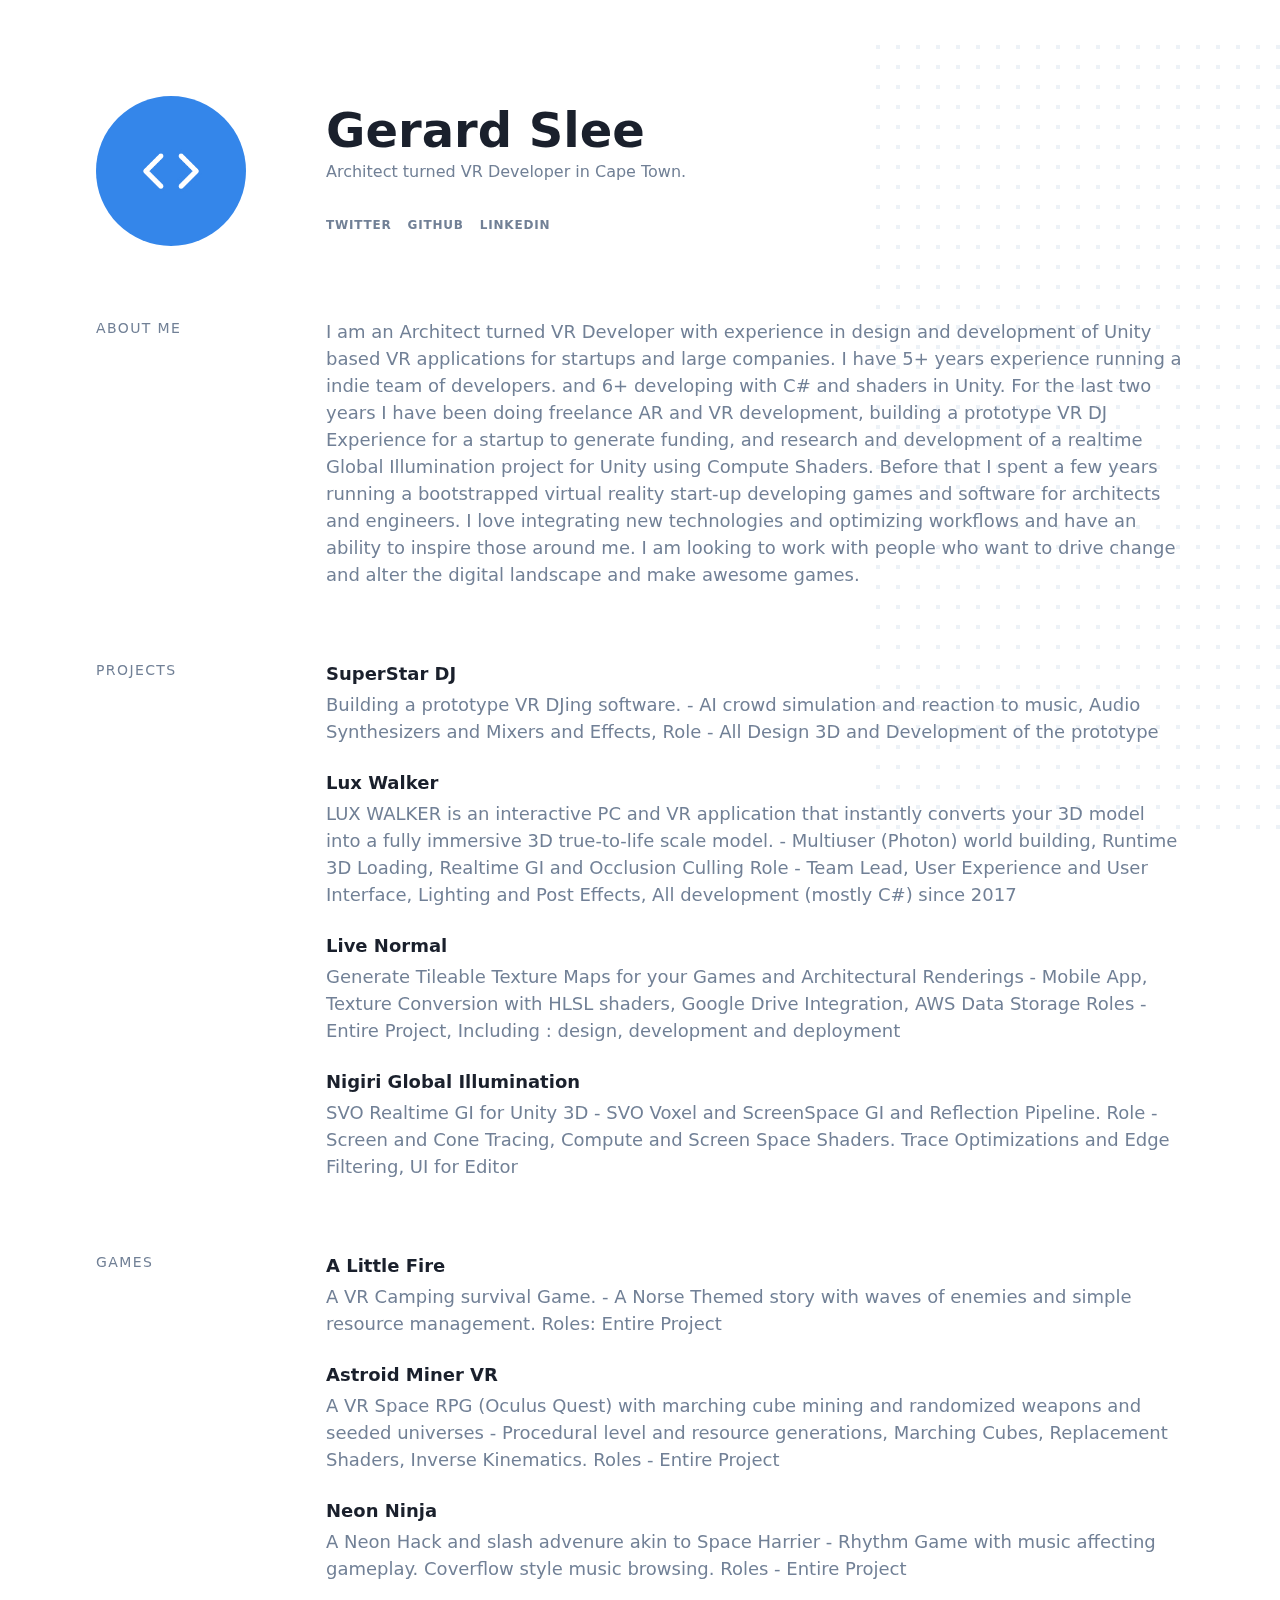
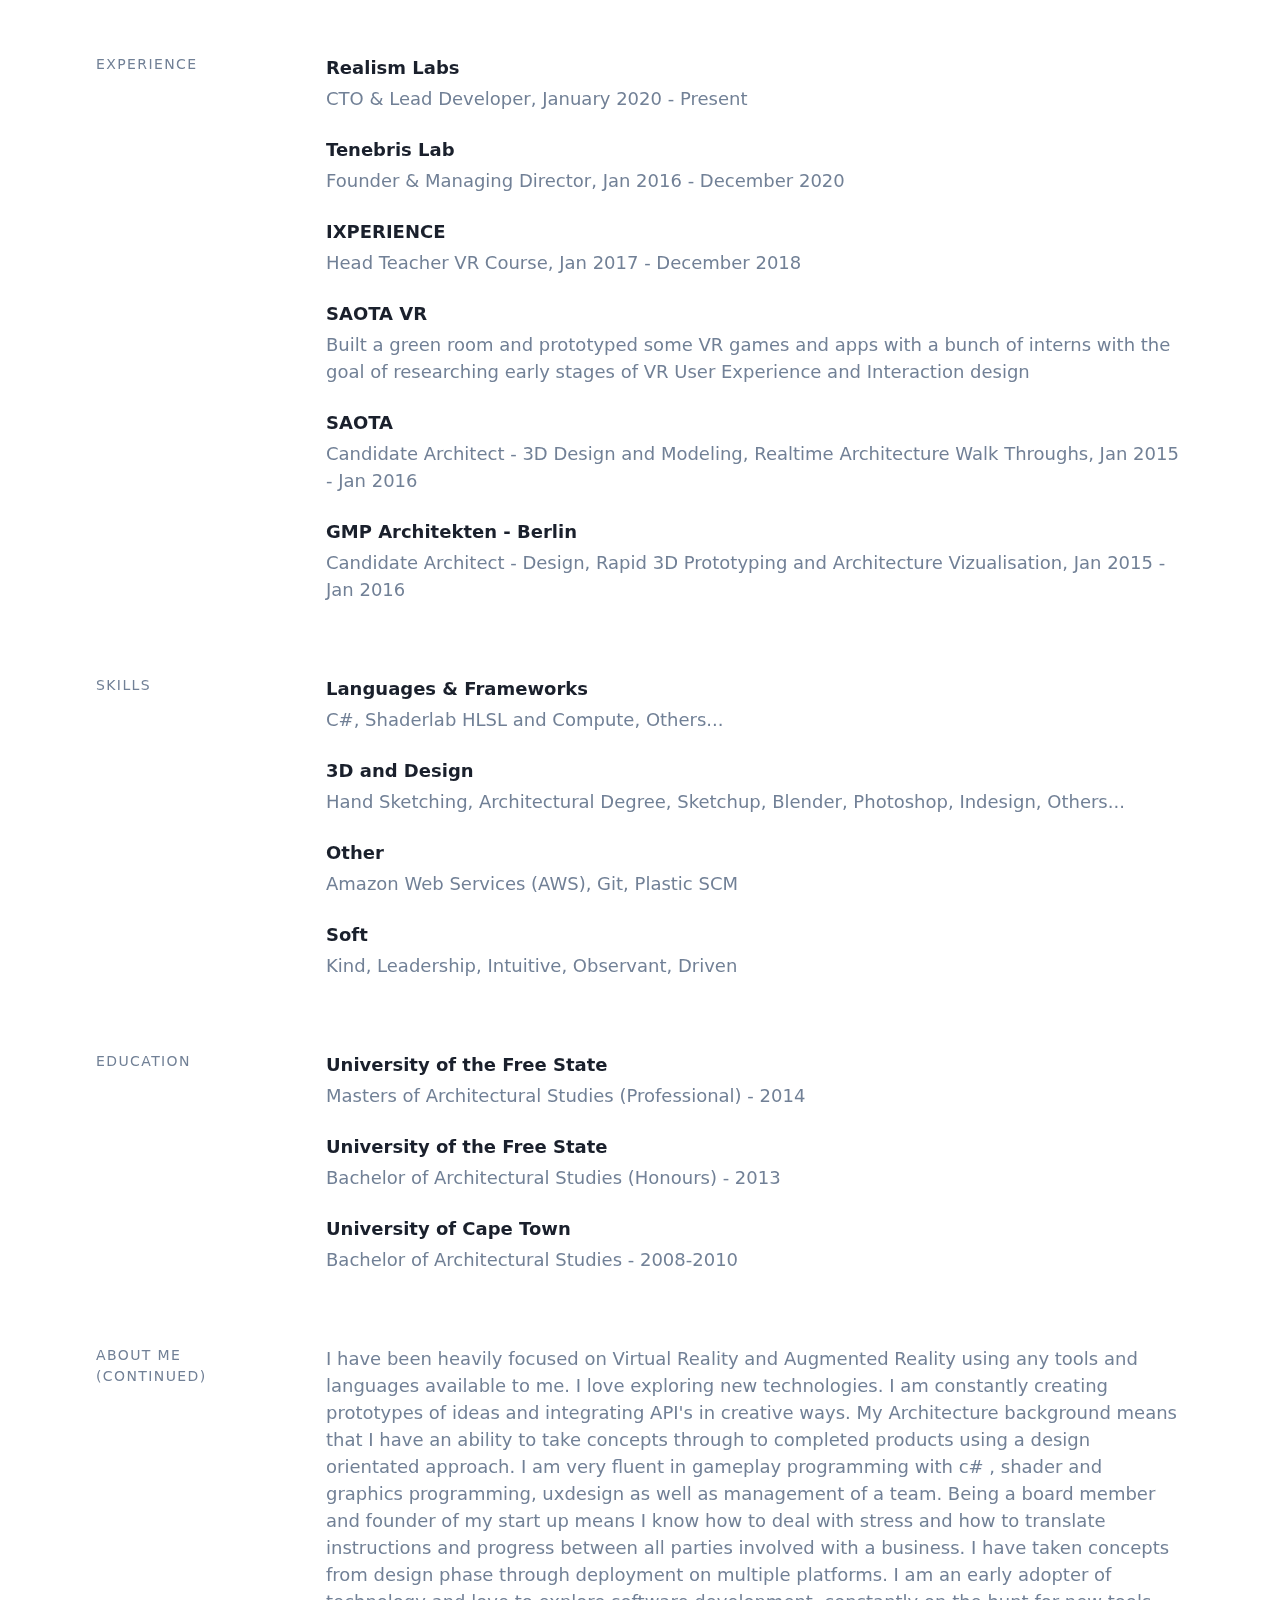
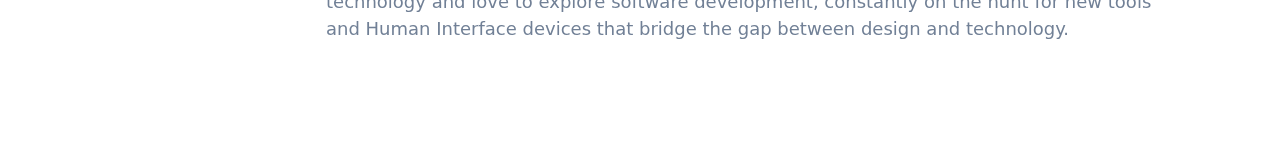
==== commit 9ed33bec: "no gif" ====
--- a/index.html
+++ b/index.html
@@ -1,4 +1,4 @@
-<!DOCTYPE html><html lang="en"><head><meta charSet="utf-8"/><meta http-equiv="x-ua-compatible" content="ie=edge"/><meta name="viewport" content="width=device-width, initial-scale=1, shrink-to-fit=no"/><style data-href="/styles.a0dc5e2ca3094004d7aa.css">/*! normalize.css v8.0.1 | MIT License | github.com/necolas/normalize.css */html{line-height:1.15;-webkit-text-size-adjust:100%}body{margin:0}main{display:block}h1{font-size:2em;margin:.67em 0}hr{box-sizing:content-box;height:0;overflow:visible}pre{font-family:monospace,monospace;font-size:1em}a{background-color:transparent}abbr[title]{border-bottom:none;text-decoration:underline;text-decoration:underline dotted}b,strong{font-weight:bolder}code,kbd,samp{font-family:monospace,monospace;font-size:1em}small{font-size:80%}sub,sup{font-size:75%;line-height:0;position:relative;vertical-align:baseline}sub{bottom:-.25em}sup{top:-.5em}img{border-style:none}button,input,optgroup,select,textarea{font-family:inherit;font-size:100%;line-height:1.15;margin:0}button,input{overflow:visible}button,select{text-transform:none}button{-webkit-appearance:button}button::-moz-focus-inner{border-style:none;padding:0}button:-moz-focusring{outline:1px dotted ButtonText}fieldset{padding:.35em .75em .625em}legend{box-sizing:border-box;color:inherit;display:table;max-width:100%;padding:0;white-space:normal}progress{vertical-align:baseline}textarea{overflow:auto}details{display:block}summary{display:list-item}[hidden],template{display:none}blockquote,dd,dl,figure,h1,h2,h3,h4,h5,h6,hr,p,pre{margin:0}button{background-color:transparent;background-image:none}button:focus{outline:1px dotted;outline:5px auto -webkit-focus-ring-color}fieldset,ol,ul{margin:0;padding:0}ol,ul{list-style:none}html{font-family:system-ui,-apple-system,BlinkMacSystemFont,Segoe UI,Roboto,Helvetica Neue,Arial,Noto Sans,sans-serif,Apple Color Emoji,Segoe UI Emoji,Segoe UI Symbol,Noto Color Emoji;line-height:1.5}*,:after,:before{box-sizing:border-box;border:0 solid #e2e8f0}hr{border-top-width:1px}img{border-style:solid}textarea{resize:vertical}input::placeholder,textarea::placeholder{color:#a0aec0}button{cursor:pointer}table{border-collapse:collapse}h1,h2,h3,h4,h5,h6{font-size:inherit;font-weight:inherit}a{color:inherit;text-decoration:inherit}button,input,optgroup,select,textarea{padding:0;line-height:inherit;color:inherit}code,kbd,pre,samp{font-family:Menlo,Monaco,Consolas,Liberation Mono,Courier New,monospace}audio,canvas,embed,iframe,img,object,svg,video{display:block;vertical-align:middle}img,video{max-width:100%;height:auto}.blog-content{--text-opacity:1;color:#718096;color:rgba(113,128,150,var(--text-opacity));max-width:768px}.blog-content a{--text-opacity:1;color:#000;color:rgba(0,0,0,var(--text-opacity));text-decoration:underline}.blog-content p{margin-bottom:1.5rem}.blog-content ol,.blog-content ul{margin-bottom:1.5rem;margin-left:2.5rem}.blog-content ul li{list-style-type:disc}.blog-content ol li{list-style-type:decimal}.blog-content h1{font-size:2.25rem}.blog-content h1,.blog-content h2{--text-opacity:1;color:#1a202c;color:rgba(26,32,44,var(--text-opacity));font-weight:700;margin-top:.75rem;margin-bottom:.75rem}.blog-content h2{font-size:1.5rem}.blog-content h3{font-size:1.25rem}.blog-content h3,.blog-content h4,.blog-content h5{--text-opacity:1;color:#1a202c;color:rgba(26,32,44,var(--text-opacity));font-weight:700;margin-top:.75rem;margin-bottom:.75rem}.blog-content h5{font-size:.875rem}.blog-content h6{--text-opacity:1;color:#4a5568;color:rgba(74,85,104,var(--text-opacity));font-size:.75rem;font-weight:700;margin-top:.75rem;margin-bottom:.75rem}.blog-content blockquote{padding-left:1.25rem;border-left-width:4px}.blog-content hr{margin-top:1.5rem;margin-bottom:1.5rem}.rounded-full{border-radius:9999px}.block{display:block}.inline-block{display:inline-block}.inline{display:inline}.table{display:table}.hidden{display:none}.flex-none{flex:none}.font-light{font-weight:300}.font-semibold{font-weight:600}.font-bold{font-weight:700}.text-xs{font-size:.75rem}.text-sm{font-size:.875rem}.text-lg{font-size:1.125rem}.text-4xl{font-size:2.25rem}.text-5xl{font-size:3rem}.leading-tight{line-height:1.25}.leading-normal{line-height:1.5}.list-none{list-style-type:none}.mt-6{margin-top:1.5rem}.mb-6{margin-bottom:1.5rem}.mt-16{margin-top:4rem}.max-w-screen-xl{max-width:1280px}.p-8{padding:2rem}.py-2{padding-top:.5rem;padding-bottom:.5rem}.pb-1{padding-bottom:.25rem}.pr-4{padding-right:1rem}.pt-6{padding-top:1.5rem}.pb-6{padding-bottom:1.5rem}.pt-12{padding-top:3rem}.fixed{position:fixed}.relative{position:relative}.right-0{right:0}.text-gray-200{--text-opacity:1;color:#edf2f7;color:rgba(237,242,247,var(--text-opacity))}.text-gray-500{--text-opacity:1;color:#a0aec0;color:rgba(160,174,192,var(--text-opacity))}.text-gray-600{--text-opacity:1;color:#718096;color:rgba(113,128,150,var(--text-opacity))}.text-gray-900{--text-opacity:1;color:#1a202c;color:rgba(26,32,44,var(--text-opacity))}.hover\:text-black:hover{--text-opacity:1;color:#000;color:rgba(0,0,0,var(--text-opacity))}.uppercase{text-transform:uppercase}.hover\:underline:hover,.underline{text-decoration:underline}.tracking-wider{letter-spacing:.05em}.tracking-widest{letter-spacing:.1em}.w-full{width:100%}.z-0{z-index:0}.transform{--transform-translate-x:0;--transform-translate-y:0;--transform-rotate:0;--transform-skew-x:0;--transform-skew-y:0;--transform-scale-x:1;--transform-scale-y:1;transform:translateX(var(--transform-translate-x)) translateY(var(--transform-translate-y)) rotate(var(--transform-rotate)) skewX(var(--transform-skew-x)) skewY(var(--transform-skew-y)) scaleX(var(--transform-scale-x)) scaleY(var(--transform-scale-y))}.hover\:scale-105:hover{--transform-scale-x:1.05;--transform-scale-y:1.05}.transition-all{transition-property:all}.duration-150{transition-duration:.15s}@keyframes spin{to{transform:rotate(1turn)}}@keyframes ping{75%,to{transform:scale(2);opacity:0}}@keyframes pulse{50%{opacity:.5}}@keyframes bounce{0%,to{transform:translateY(-25%);animation-timing-function:cubic-bezier(.8,0,1,1)}50%{transform:none;animation-timing-function:cubic-bezier(0,0,.2,1)}}.max-w-150{max-width:150px}.top-5{top:5%}code[class*=language-],pre[class*=language-]{color:#c5c8c6;text-shadow:0 1px rgba(0,0,0,.3);font-family:Inconsolata,Monaco,Consolas,Courier New,Courier,monospace;font-size:.75rem;direction:ltr;margin-bottom:1.5rem;text-align:left;white-space:pre;word-spacing:normal;word-break:normal;line-height:1.5;-moz-tab-size:4;-o-tab-size:4;tab-size:4;-webkit-hyphens:none;-moz-hyphens:none;-ms-hyphens:none;hyphens:none}pre[class*=language-]{padding:1em;margin:.5em 0;overflow:auto!important;border-radius:.3em}:not(pre)>code[class*=language-],pre[class*=language-]{background:#1d1f21}:not(pre)>code[class*=language-]{padding:.1em;border-radius:.3em}.token.cdata,.token.comment,.token.doctype,.token.prolog{color:#7c7c7c}.token.punctuation{color:#c5c8c6}.namespace{opacity:.7}.token.keyword,.token.property,.token.tag{color:#96cbfe}.token.class-name{color:#ffffb6;text-decoration:underline}.token.boolean,.token.constant{color:#9c9}.token.deleted,.token.symbol{color:#f92672}.token.number{color:#ff73fd}.token.attr-name,.token.builtin,.token.char,.token.inserted,.token.selector,.token.string{color:#a8ff60}.token.variable{color:#c6c5fe}.token.operator{color:#ededed}.token.entity{color:#ffffb6;cursor:help}.token.url{color:#96cbfe}.language-css .token.string,.style .token.string{color:#87c38a}.token.atrule,.token.attr-value{color:#f9ee98}.token.function{color:#dad085}.token.regex{color:#e9c062}.token.important{color:#fd971f}.token.bold,.token.important{font-weight:700}.token.italic{font-style:italic}.language-text{background:#edf2f7!important;border-radius:0!important;color:#4a5568!important;font-size:12px!important;padding:2px 5px!important;text-shadow:none!important}@media (min-width:768px){.md\:flex{display:flex}.md\:flex-1{flex:1 1 0%}.md\:p-0{padding:0}.md\:pt-1{padding-top:.25rem}.md\:pl-20{padding-left:5rem}.md\:w-full{width:100%}.md\:max-w-150{max-width:150px}}@media (min-width:1280px){.xl\:block{display:block}}@media (min-width:480px){.xs\:p-24{padding:6rem}}</style><meta name="generator" content="Gatsby 2.24.67"/><title data-react-helmet="true">Gerard Slee | Architect, Unity C# and Shader Developer</title><meta data-react-helmet="true" name="description" content="Architect turned VR Developer in Cape Town."/><meta data-react-helmet="true" property="og:title" content="Gerard Slee | Architect, Unity C# and Shader Developer"/><meta data-react-helmet="true" property="og:description" content="Architect turned VR Developer in Cape Town."/><meta data-react-helmet="true" property="og:type" content="website"/><meta data-react-helmet="true" property="twitter:card" content="summary"/><meta data-react-helmet="true" property="twitter:creator" content="@GerardSlee"/><meta data-react-helmet="true" property="twitter:title" content="Gerard Slee | Architect, Unity C# and Shader Developer"/><meta data-react-helmet="true" property="twitter:description" content="Architect turned VR Developer in Cape Town."/><link rel="alternate" type="application/rss+xml" href="/rss.xml"/><link rel="preconnect" href="https://www.google-analytics.com"/><link rel="dns-prefetch" href="https://www.google-analytics.com"/><link rel="icon" href="/favicon-32x32.png?v=5c504cfe621df9b7c40af602f0f51573" type="image/png"/><link rel="manifest" href="/manifest.webmanifest" crossorigin="anonymous"/><meta name="theme-color" content="#663399"/><link rel="apple-touch-icon" sizes="48x48" href="/icons/icon-48x48.png?v=5c504cfe621df9b7c40af602f0f51573"/><link rel="apple-touch-icon" sizes="72x72" href="/icons/icon-72x72.png?v=5c504cfe621df9b7c40af602f0f51573"/><link rel="apple-touch-icon" sizes="96x96" href="/icons/icon-96x96.png?v=5c504cfe621df9b7c40af602f0f51573"/><link rel="apple-touch-icon" sizes="144x144" href="/icons/icon-144x144.png?v=5c504cfe621df9b7c40af602f0f51573"/><link rel="apple-touch-icon" sizes="192x192" href="/icons/icon-192x192.png?v=5c504cfe621df9b7c40af602f0f51573"/><link rel="apple-touch-icon" sizes="256x256" href="/icons/icon-256x256.png?v=5c504cfe621df9b7c40af602f0f51573"/><link rel="apple-touch-icon" sizes="384x384" href="/icons/icon-384x384.png?v=5c504cfe621df9b7c40af602f0f51573"/><link rel="apple-touch-icon" sizes="512x512" href="/icons/icon-512x512.png?v=5c504cfe621df9b7c40af602f0f51573"/><link as="script" rel="preload" href="/webpack-runtime-9786c604d7d32e0412f5.js"/><link as="script" rel="preload" href="/styles-bc72ca78f9bad9fb1f45.js"/><link as="script" rel="preload" href="/framework-83e11af5cf111be5ad89.js"/><link as="script" rel="preload" href="/app-872727bb36d6dc46bc0c.js"/><link as="script" rel="preload" href="/commons-460f29ae88868401563f.js"/><link as="script" rel="preload" href="/83bc2865e86e0ce99b55ce0e8c25902d44e532c1-8b69438b6c16ab19362c.js"/><link as="script" rel="preload" href="/component---src-pages-index-jsx-907adcbd27b2848b96f1.js"/><link as="fetch" rel="preload" href="/page-data\index\page-data.json" crossorigin="anonymous"/><link as="fetch" rel="preload" href="/page-data/sq/d/63159454.json" crossorigin="anonymous"/><link as="fetch" rel="preload" href="/page-data\app-data.json" crossorigin="anonymous"/></head><body><div id="___gatsby"><div style="outline:none" tabindex="-1" id="gatsby-focus-wrapper"><div class="relative"><svg class="hidden fixed transform right-0 top-5 z-0 xl:block" width="404" height="784" fill="none" viewBox="0 0 404 784"><defs><pattern id="5d0dd344-b041-4d26-bec4-8d33ea57ec9b" x="0" y="0" width="20" height="20" patternUnits="userSpaceOnUse"><rect x="0" y="0" width="4" height="4" class="text-gray-200" fill="#edf2f7"></rect></pattern></defs><rect width="404" height="784" fill="url(#5d0dd344-b041-4d26-bec4-8d33ea57ec9b)"></rect></svg><div class="p-8 relative max-w-screen-xl xs:p-24"><div class="block mb-6 md:flex"><div class="w-full max-w-150"><a aria-current="page" class="" href="/"><img class="rounded-full transform transition-all duration-150 hover:scale-105" src="/static/profile-97ddfc3b19a4df5e5cf76a96027b62fd.gif" alt="Gerard Slee"/></a></div><div class="flex-none pt-6 md:pt-1 md:flex-1 md:pl-20"><h1 class="text-5xl text-gray-900 font-bold leading-tight hover:text-black"><a aria-current="page" class="" href="/">Gerard Slee</a></h1><p class="text-gray-600">Architect turned VR Developer in Cape Town.</p><ul class="mt-6 uppercase tracking-wider"><li class="inline list-none pr-4"><a class="inline-block py-2 font-semibold text-xs text-gray-600 hover:text-black" href="https://twitter.com/@GerardSlee">Twitter</a></li><li class="inline list-none pr-4"><a class="inline-block py-2 font-semibold text-xs text-gray-600 hover:text-black" href="https://github.com/ddutchie">GitHub</a></li><li class="inline list-none pr-4"><a class="inline-block py-2 font-semibold text-xs text-gray-600 hover:text-black" href="https://www.linkedin.com/in/gerard-slee-a6442584/">LinkedIn</a></li></ul></div></div><div class="block pt-12 md:flex"><div class="pb-6 md:w-full md:max-w-150 md:p-0"><h2 class="font-xs font-light tracking-widest text-sm text-gray-600 leading-normal uppercase">About Me</h2></div><div class="flex-none text-lg text-gray-600 font-light md:flex-1 md:pl-20"><div class="mb-6"><p>I am an Architect turned VR Developer with experience in design and development of Unity based VR applications for startups and
+<!DOCTYPE html><html lang="en"><head><meta charSet="utf-8"/><meta http-equiv="x-ua-compatible" content="ie=edge"/><meta name="viewport" content="width=device-width, initial-scale=1, shrink-to-fit=no"/><style data-href="/styles.a0dc5e2ca3094004d7aa.css">/*! normalize.css v8.0.1 | MIT License | github.com/necolas/normalize.css */html{line-height:1.15;-webkit-text-size-adjust:100%}body{margin:0}main{display:block}h1{font-size:2em;margin:.67em 0}hr{box-sizing:content-box;height:0;overflow:visible}pre{font-family:monospace,monospace;font-size:1em}a{background-color:transparent}abbr[title]{border-bottom:none;text-decoration:underline;text-decoration:underline dotted}b,strong{font-weight:bolder}code,kbd,samp{font-family:monospace,monospace;font-size:1em}small{font-size:80%}sub,sup{font-size:75%;line-height:0;position:relative;vertical-align:baseline}sub{bottom:-.25em}sup{top:-.5em}img{border-style:none}button,input,optgroup,select,textarea{font-family:inherit;font-size:100%;line-height:1.15;margin:0}button,input{overflow:visible}button,select{text-transform:none}button{-webkit-appearance:button}button::-moz-focus-inner{border-style:none;padding:0}button:-moz-focusring{outline:1px dotted ButtonText}fieldset{padding:.35em .75em .625em}legend{box-sizing:border-box;color:inherit;display:table;max-width:100%;padding:0;white-space:normal}progress{vertical-align:baseline}textarea{overflow:auto}details{display:block}summary{display:list-item}[hidden],template{display:none}blockquote,dd,dl,figure,h1,h2,h3,h4,h5,h6,hr,p,pre{margin:0}button{background-color:transparent;background-image:none}button:focus{outline:1px dotted;outline:5px auto -webkit-focus-ring-color}fieldset,ol,ul{margin:0;padding:0}ol,ul{list-style:none}html{font-family:system-ui,-apple-system,BlinkMacSystemFont,Segoe UI,Roboto,Helvetica Neue,Arial,Noto Sans,sans-serif,Apple Color Emoji,Segoe UI Emoji,Segoe UI Symbol,Noto Color Emoji;line-height:1.5}*,:after,:before{box-sizing:border-box;border:0 solid #e2e8f0}hr{border-top-width:1px}img{border-style:solid}textarea{resize:vertical}input::placeholder,textarea::placeholder{color:#a0aec0}button{cursor:pointer}table{border-collapse:collapse}h1,h2,h3,h4,h5,h6{font-size:inherit;font-weight:inherit}a{color:inherit;text-decoration:inherit}button,input,optgroup,select,textarea{padding:0;line-height:inherit;color:inherit}code,kbd,pre,samp{font-family:Menlo,Monaco,Consolas,Liberation Mono,Courier New,monospace}audio,canvas,embed,iframe,img,object,svg,video{display:block;vertical-align:middle}img,video{max-width:100%;height:auto}.blog-content{--text-opacity:1;color:#718096;color:rgba(113,128,150,var(--text-opacity));max-width:768px}.blog-content a{--text-opacity:1;color:#000;color:rgba(0,0,0,var(--text-opacity));text-decoration:underline}.blog-content p{margin-bottom:1.5rem}.blog-content ol,.blog-content ul{margin-bottom:1.5rem;margin-left:2.5rem}.blog-content ul li{list-style-type:disc}.blog-content ol li{list-style-type:decimal}.blog-content h1{font-size:2.25rem}.blog-content h1,.blog-content h2{--text-opacity:1;color:#1a202c;color:rgba(26,32,44,var(--text-opacity));font-weight:700;margin-top:.75rem;margin-bottom:.75rem}.blog-content h2{font-size:1.5rem}.blog-content h3{font-size:1.25rem}.blog-content h3,.blog-content h4,.blog-content h5{--text-opacity:1;color:#1a202c;color:rgba(26,32,44,var(--text-opacity));font-weight:700;margin-top:.75rem;margin-bottom:.75rem}.blog-content h5{font-size:.875rem}.blog-content h6{--text-opacity:1;color:#4a5568;color:rgba(74,85,104,var(--text-opacity));font-size:.75rem;font-weight:700;margin-top:.75rem;margin-bottom:.75rem}.blog-content blockquote{padding-left:1.25rem;border-left-width:4px}.blog-content hr{margin-top:1.5rem;margin-bottom:1.5rem}.rounded-full{border-radius:9999px}.block{display:block}.inline-block{display:inline-block}.inline{display:inline}.table{display:table}.hidden{display:none}.flex-none{flex:none}.font-light{font-weight:300}.font-semibold{font-weight:600}.font-bold{font-weight:700}.text-xs{font-size:.75rem}.text-sm{font-size:.875rem}.text-lg{font-size:1.125rem}.text-4xl{font-size:2.25rem}.text-5xl{font-size:3rem}.leading-tight{line-height:1.25}.leading-normal{line-height:1.5}.list-none{list-style-type:none}.mt-6{margin-top:1.5rem}.mb-6{margin-bottom:1.5rem}.mt-16{margin-top:4rem}.max-w-screen-xl{max-width:1280px}.p-8{padding:2rem}.py-2{padding-top:.5rem;padding-bottom:.5rem}.pb-1{padding-bottom:.25rem}.pr-4{padding-right:1rem}.pt-6{padding-top:1.5rem}.pb-6{padding-bottom:1.5rem}.pt-12{padding-top:3rem}.fixed{position:fixed}.relative{position:relative}.right-0{right:0}.text-gray-200{--text-opacity:1;color:#edf2f7;color:rgba(237,242,247,var(--text-opacity))}.text-gray-500{--text-opacity:1;color:#a0aec0;color:rgba(160,174,192,var(--text-opacity))}.text-gray-600{--text-opacity:1;color:#718096;color:rgba(113,128,150,var(--text-opacity))}.text-gray-900{--text-opacity:1;color:#1a202c;color:rgba(26,32,44,var(--text-opacity))}.hover\:text-black:hover{--text-opacity:1;color:#000;color:rgba(0,0,0,var(--text-opacity))}.uppercase{text-transform:uppercase}.hover\:underline:hover,.underline{text-decoration:underline}.tracking-wider{letter-spacing:.05em}.tracking-widest{letter-spacing:.1em}.w-full{width:100%}.z-0{z-index:0}.transform{--transform-translate-x:0;--transform-translate-y:0;--transform-rotate:0;--transform-skew-x:0;--transform-skew-y:0;--transform-scale-x:1;--transform-scale-y:1;transform:translateX(var(--transform-translate-x)) translateY(var(--transform-translate-y)) rotate(var(--transform-rotate)) skewX(var(--transform-skew-x)) skewY(var(--transform-skew-y)) scaleX(var(--transform-scale-x)) scaleY(var(--transform-scale-y))}.hover\:scale-105:hover{--transform-scale-x:1.05;--transform-scale-y:1.05}.transition-all{transition-property:all}.duration-150{transition-duration:.15s}@keyframes spin{to{transform:rotate(1turn)}}@keyframes ping{75%,to{transform:scale(2);opacity:0}}@keyframes pulse{50%{opacity:.5}}@keyframes bounce{0%,to{transform:translateY(-25%);animation-timing-function:cubic-bezier(.8,0,1,1)}50%{transform:none;animation-timing-function:cubic-bezier(0,0,.2,1)}}.max-w-150{max-width:150px}.top-5{top:5%}code[class*=language-],pre[class*=language-]{color:#c5c8c6;text-shadow:0 1px rgba(0,0,0,.3);font-family:Inconsolata,Monaco,Consolas,Courier New,Courier,monospace;font-size:.75rem;direction:ltr;margin-bottom:1.5rem;text-align:left;white-space:pre;word-spacing:normal;word-break:normal;line-height:1.5;-moz-tab-size:4;-o-tab-size:4;tab-size:4;-webkit-hyphens:none;-moz-hyphens:none;-ms-hyphens:none;hyphens:none}pre[class*=language-]{padding:1em;margin:.5em 0;overflow:auto!important;border-radius:.3em}:not(pre)>code[class*=language-],pre[class*=language-]{background:#1d1f21}:not(pre)>code[class*=language-]{padding:.1em;border-radius:.3em}.token.cdata,.token.comment,.token.doctype,.token.prolog{color:#7c7c7c}.token.punctuation{color:#c5c8c6}.namespace{opacity:.7}.token.keyword,.token.property,.token.tag{color:#96cbfe}.token.class-name{color:#ffffb6;text-decoration:underline}.token.boolean,.token.constant{color:#9c9}.token.deleted,.token.symbol{color:#f92672}.token.number{color:#ff73fd}.token.attr-name,.token.builtin,.token.char,.token.inserted,.token.selector,.token.string{color:#a8ff60}.token.variable{color:#c6c5fe}.token.operator{color:#ededed}.token.entity{color:#ffffb6;cursor:help}.token.url{color:#96cbfe}.language-css .token.string,.style .token.string{color:#87c38a}.token.atrule,.token.attr-value{color:#f9ee98}.token.function{color:#dad085}.token.regex{color:#e9c062}.token.important{color:#fd971f}.token.bold,.token.important{font-weight:700}.token.italic{font-style:italic}.language-text{background:#edf2f7!important;border-radius:0!important;color:#4a5568!important;font-size:12px!important;padding:2px 5px!important;text-shadow:none!important}@media (min-width:768px){.md\:flex{display:flex}.md\:flex-1{flex:1 1 0%}.md\:p-0{padding:0}.md\:pt-1{padding-top:.25rem}.md\:pl-20{padding-left:5rem}.md\:w-full{width:100%}.md\:max-w-150{max-width:150px}}@media (min-width:1280px){.xl\:block{display:block}}@media (min-width:480px){.xs\:p-24{padding:6rem}}</style><meta name="generator" content="Gatsby 2.24.67"/><title data-react-helmet="true">Gerard Slee | Architect, Unity C# and Shader Developer</title><meta data-react-helmet="true" name="description" content="Architect turned VR Developer in Cape Town."/><meta data-react-helmet="true" property="og:title" content="Gerard Slee | Architect, Unity C# and Shader Developer"/><meta data-react-helmet="true" property="og:description" content="Architect turned VR Developer in Cape Town."/><meta data-react-helmet="true" property="og:type" content="website"/><meta data-react-helmet="true" property="twitter:card" content="summary"/><meta data-react-helmet="true" property="twitter:creator" content="@GerardSlee"/><meta data-react-helmet="true" property="twitter:title" content="Gerard Slee | Architect, Unity C# and Shader Developer"/><meta data-react-helmet="true" property="twitter:description" content="Architect turned VR Developer in Cape Town."/><link rel="alternate" type="application/rss+xml" href="/rss.xml"/><link rel="preconnect" href="https://www.google-analytics.com"/><link rel="dns-prefetch" href="https://www.google-analytics.com"/><link rel="icon" href="/favicon-32x32.png?v=5c504cfe621df9b7c40af602f0f51573" type="image/png"/><link rel="manifest" href="/manifest.webmanifest" crossorigin="anonymous"/><meta name="theme-color" content="#663399"/><link rel="apple-touch-icon" sizes="48x48" href="/icons/icon-48x48.png?v=5c504cfe621df9b7c40af602f0f51573"/><link rel="apple-touch-icon" sizes="72x72" href="/icons/icon-72x72.png?v=5c504cfe621df9b7c40af602f0f51573"/><link rel="apple-touch-icon" sizes="96x96" href="/icons/icon-96x96.png?v=5c504cfe621df9b7c40af602f0f51573"/><link rel="apple-touch-icon" sizes="144x144" href="/icons/icon-144x144.png?v=5c504cfe621df9b7c40af602f0f51573"/><link rel="apple-touch-icon" sizes="192x192" href="/icons/icon-192x192.png?v=5c504cfe621df9b7c40af602f0f51573"/><link rel="apple-touch-icon" sizes="256x256" href="/icons/icon-256x256.png?v=5c504cfe621df9b7c40af602f0f51573"/><link rel="apple-touch-icon" sizes="384x384" href="/icons/icon-384x384.png?v=5c504cfe621df9b7c40af602f0f51573"/><link rel="apple-touch-icon" sizes="512x512" href="/icons/icon-512x512.png?v=5c504cfe621df9b7c40af602f0f51573"/><link as="script" rel="preload" href="/webpack-runtime-fc2e030410d5f6d1ab22.js"/><link as="script" rel="preload" href="/styles-bc72ca78f9bad9fb1f45.js"/><link as="script" rel="preload" href="/framework-83e11af5cf111be5ad89.js"/><link as="script" rel="preload" href="/app-872727bb36d6dc46bc0c.js"/><link as="script" rel="preload" href="/commons-460f29ae88868401563f.js"/><link as="script" rel="preload" href="/83bc2865e86e0ce99b55ce0e8c25902d44e532c1-ca8b4dd3d21bcaddcf4d.js"/><link as="script" rel="preload" href="/component---src-pages-index-jsx-907adcbd27b2848b96f1.js"/><link as="fetch" rel="preload" href="/page-data\index\page-data.json" crossorigin="anonymous"/><link as="fetch" rel="preload" href="/page-data/sq/d/63159454.json" crossorigin="anonymous"/><link as="fetch" rel="preload" href="/page-data\app-data.json" crossorigin="anonymous"/></head><body><div id="___gatsby"><div style="outline:none" tabindex="-1" id="gatsby-focus-wrapper"><div class="relative"><svg class="hidden fixed transform right-0 top-5 z-0 xl:block" width="404" height="784" fill="none" viewBox="0 0 404 784"><defs><pattern id="5d0dd344-b041-4d26-bec4-8d33ea57ec9b" x="0" y="0" width="20" height="20" patternUnits="userSpaceOnUse"><rect x="0" y="0" width="4" height="4" class="text-gray-200" fill="#edf2f7"></rect></pattern></defs><rect width="404" height="784" fill="url(#5d0dd344-b041-4d26-bec4-8d33ea57ec9b)"></rect></svg><div class="p-8 relative max-w-screen-xl xs:p-24"><div class="block mb-6 md:flex"><div class="w-full max-w-150"><a aria-current="page" class="" href="/"><img class="rounded-full transform transition-all duration-150 hover:scale-105" src="/static/profile-e48a836963abf1502dfa64246deef589.jpg" alt="Gerard Slee"/></a></div><div class="flex-none pt-6 md:pt-1 md:flex-1 md:pl-20"><h1 class="text-5xl text-gray-900 font-bold leading-tight hover:text-black"><a aria-current="page" class="" href="/">Gerard Slee</a></h1><p class="text-gray-600">Architect turned VR Developer in Cape Town.</p><ul class="mt-6 uppercase tracking-wider"><li class="inline list-none pr-4"><a class="inline-block py-2 font-semibold text-xs text-gray-600 hover:text-black" href="https://twitter.com/@GerardSlee">Twitter</a></li><li class="inline list-none pr-4"><a class="inline-block py-2 font-semibold text-xs text-gray-600 hover:text-black" href="https://github.com/ddutchie">GitHub</a></li><li class="inline list-none pr-4"><a class="inline-block py-2 font-semibold text-xs text-gray-600 hover:text-black" href="https://www.linkedin.com/in/gerard-slee-a6442584/">LinkedIn</a></li></ul></div></div><div class="block pt-12 md:flex"><div class="pb-6 md:w-full md:max-w-150 md:p-0"><h2 class="font-xs font-light tracking-widest text-sm text-gray-600 leading-normal uppercase">About Me</h2></div><div class="flex-none text-lg text-gray-600 font-light md:flex-1 md:pl-20"><div class="mb-6"><p>I am an Architect turned VR Developer with experience in design and development of Unity based VR applications for startups and
     large companies. I have 5+ years experience running a indie team of developers. and 6+ developing with C# and shaders in Unity. 
     For the last two years I have been doing freelance AR and VR development, building a prototype VR DJ Experience for a startup to generate funding, and research and development of a realtime Global Illumination project for Unity using Compute Shaders.
     Before that I spent a few years running a bootstrapped virtual reality start-up developing games and software for architects and engineers. I love integrating new technologies and optimizing workflows and have an ability to inspire those around me. I am looking to work
@@ -21,4 +21,4 @@
       
       
       
-      }</script><script id="gatsby-script-loader">/*<![CDATA[*/window.pagePath="/";/*]]>*/</script><script id="gatsby-chunk-mapping">/*<![CDATA[*/window.___chunkMapping={"polyfill":["/polyfill-96c0e71935cde5505b8a.js"],"app":["/app-872727bb36d6dc46bc0c.js"],"component---src-pages-404-jsx":["/component---src-pages-404-jsx-4dac9a9f41a258176553.js"],"component---src-pages-blog-jsx":["/component---src-pages-blog-jsx-b96942c03c58078d8c4a.js"],"component---src-pages-index-jsx":["/component---src-pages-index-jsx-907adcbd27b2848b96f1.js"]};/*]]>*/</script><script src="/polyfill-96c0e71935cde5505b8a.js" nomodule=""></script><script src="/component---src-pages-index-jsx-907adcbd27b2848b96f1.js" async=""></script><script src="/83bc2865e86e0ce99b55ce0e8c25902d44e532c1-8b69438b6c16ab19362c.js" async=""></script><script src="/commons-460f29ae88868401563f.js" async=""></script><script src="/app-872727bb36d6dc46bc0c.js" async=""></script><script src="/framework-83e11af5cf111be5ad89.js" async=""></script><script src="/styles-bc72ca78f9bad9fb1f45.js" async=""></script><script src="/webpack-runtime-9786c604d7d32e0412f5.js" async=""></script></body></html>+      }</script><script id="gatsby-script-loader">/*<![CDATA[*/window.pagePath="/";/*]]>*/</script><script id="gatsby-chunk-mapping">/*<![CDATA[*/window.___chunkMapping={"polyfill":["/polyfill-96c0e71935cde5505b8a.js"],"app":["/app-872727bb36d6dc46bc0c.js"],"component---src-pages-404-jsx":["/component---src-pages-404-jsx-4dac9a9f41a258176553.js"],"component---src-pages-blog-jsx":["/component---src-pages-blog-jsx-b96942c03c58078d8c4a.js"],"component---src-pages-index-jsx":["/component---src-pages-index-jsx-907adcbd27b2848b96f1.js"]};/*]]>*/</script><script src="/polyfill-96c0e71935cde5505b8a.js" nomodule=""></script><script src="/component---src-pages-index-jsx-907adcbd27b2848b96f1.js" async=""></script><script src="/83bc2865e86e0ce99b55ce0e8c25902d44e532c1-ca8b4dd3d21bcaddcf4d.js" async=""></script><script src="/commons-460f29ae88868401563f.js" async=""></script><script src="/app-872727bb36d6dc46bc0c.js" async=""></script><script src="/framework-83e11af5cf111be5ad89.js" async=""></script><script src="/styles-bc72ca78f9bad9fb1f45.js" async=""></script><script src="/webpack-runtime-fc2e030410d5f6d1ab22.js" async=""></script></body></html>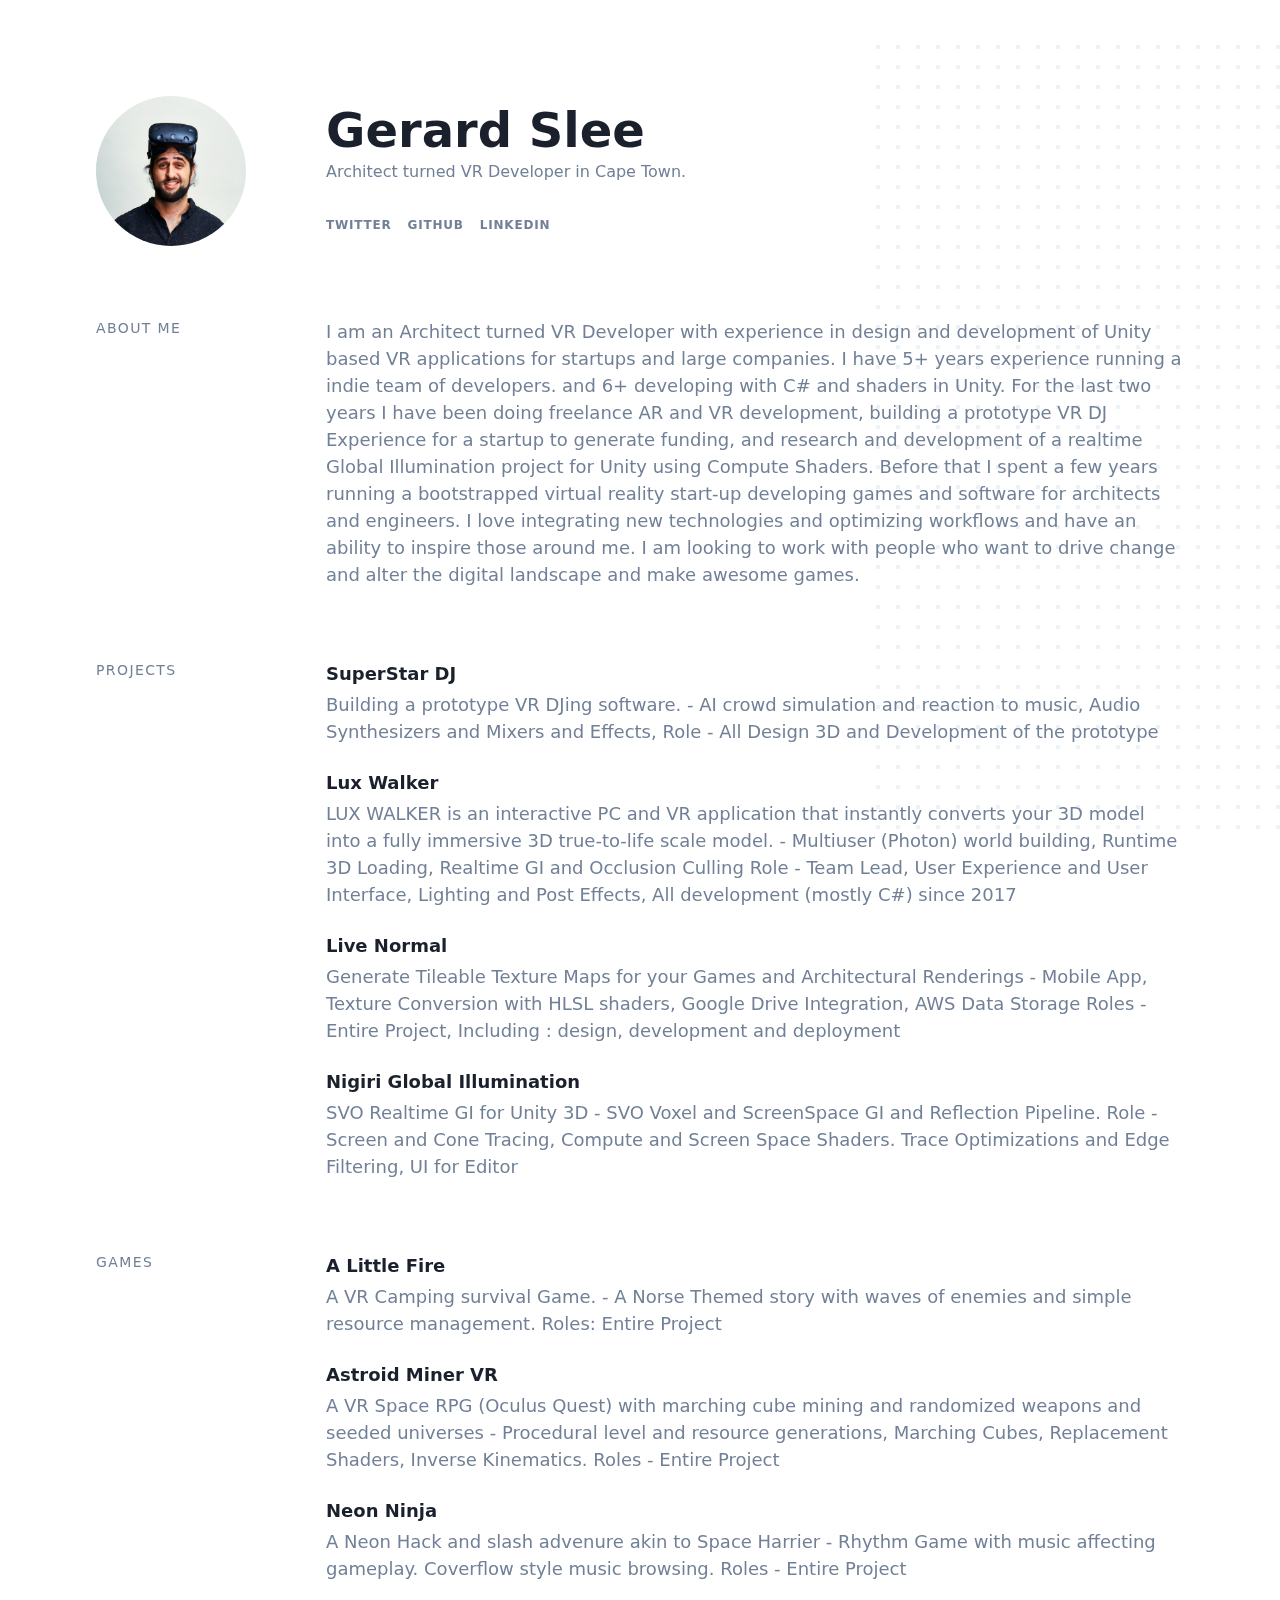
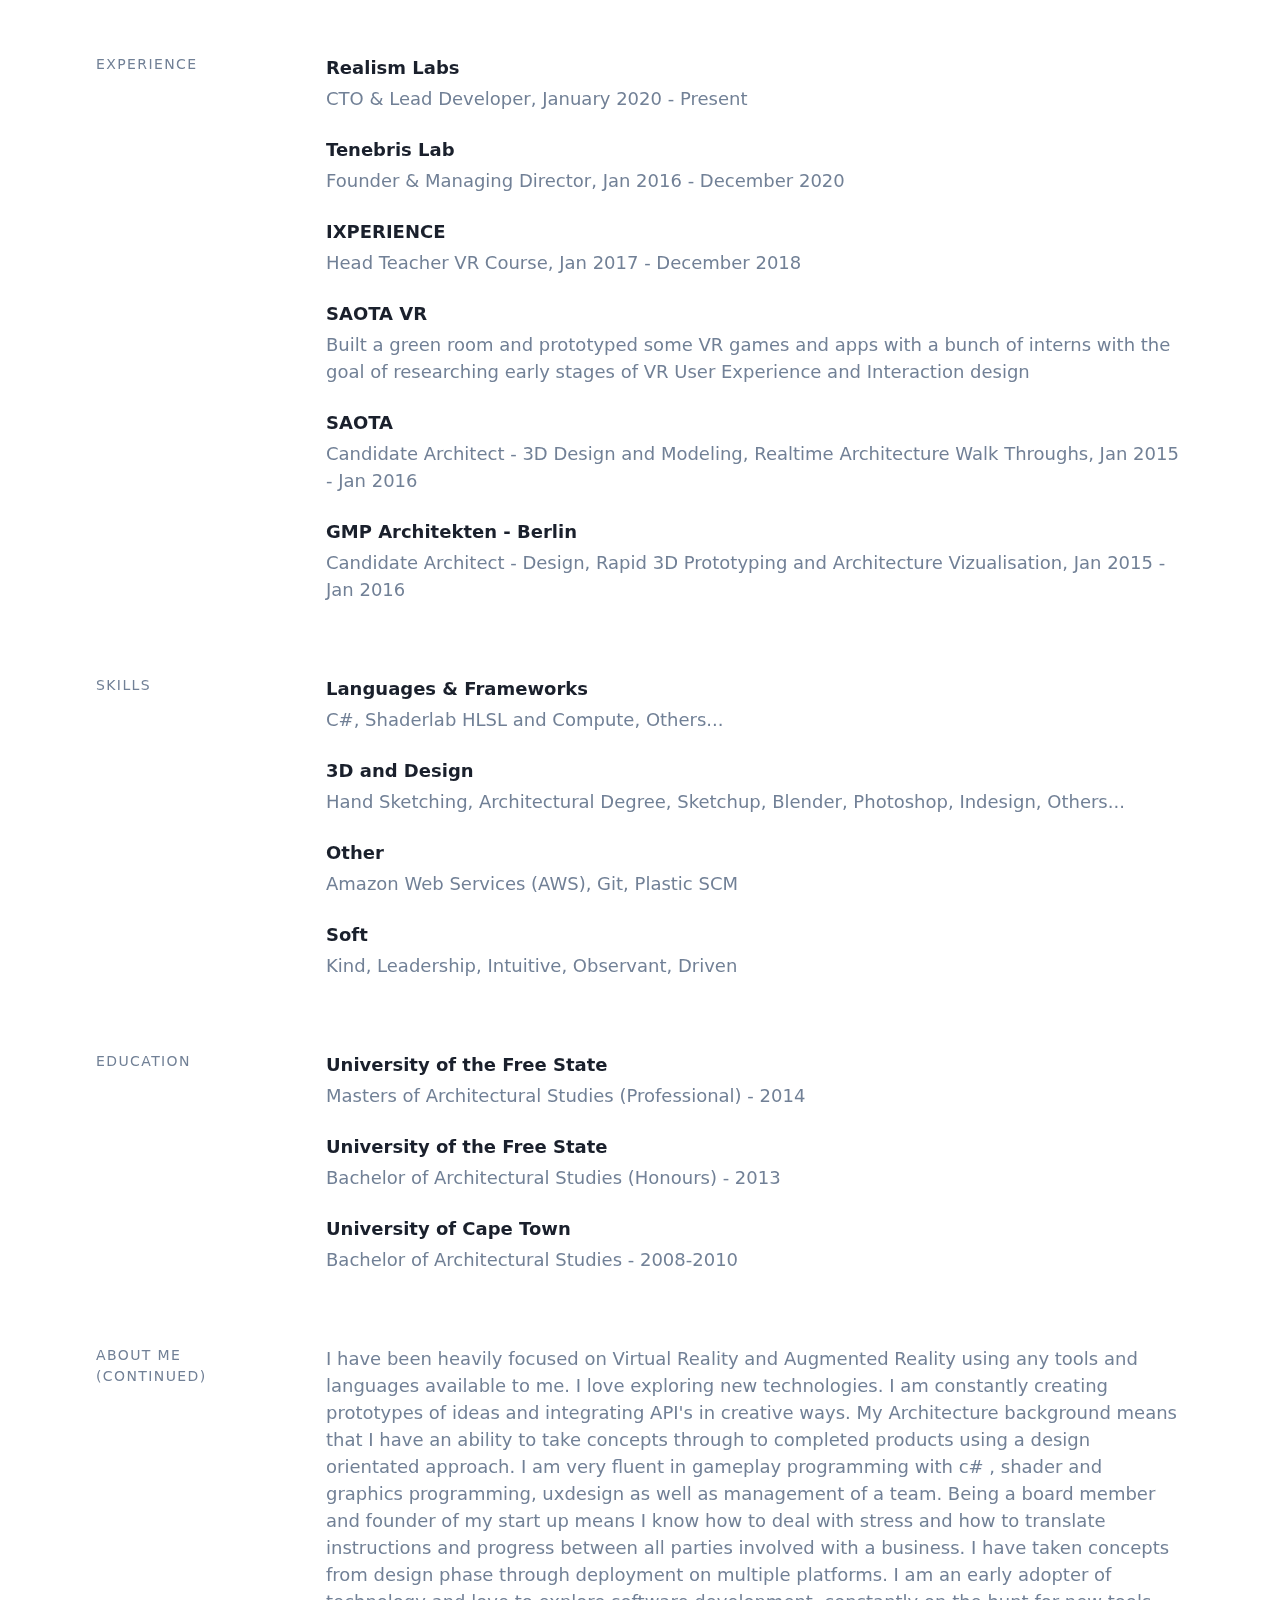
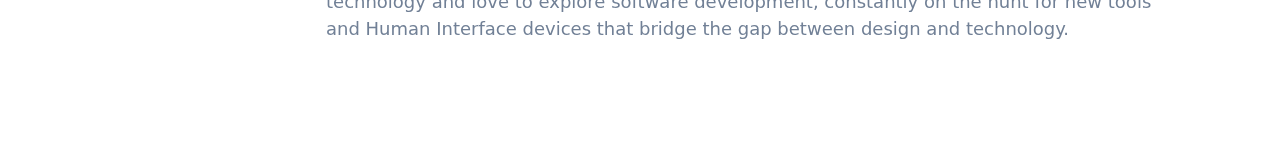
==== commit e3f0338d: "profile image" ====
--- a/index.html
+++ b/index.html
@@ -1,4 +1,4 @@
-<!DOCTYPE html><html lang="en"><head><meta charSet="utf-8"/><meta http-equiv="x-ua-compatible" content="ie=edge"/><meta name="viewport" content="width=device-width, initial-scale=1, shrink-to-fit=no"/><style data-href="/styles.a0dc5e2ca3094004d7aa.css">/*! normalize.css v8.0.1 | MIT License | github.com/necolas/normalize.css */html{line-height:1.15;-webkit-text-size-adjust:100%}body{margin:0}main{display:block}h1{font-size:2em;margin:.67em 0}hr{box-sizing:content-box;height:0;overflow:visible}pre{font-family:monospace,monospace;font-size:1em}a{background-color:transparent}abbr[title]{border-bottom:none;text-decoration:underline;text-decoration:underline dotted}b,strong{font-weight:bolder}code,kbd,samp{font-family:monospace,monospace;font-size:1em}small{font-size:80%}sub,sup{font-size:75%;line-height:0;position:relative;vertical-align:baseline}sub{bottom:-.25em}sup{top:-.5em}img{border-style:none}button,input,optgroup,select,textarea{font-family:inherit;font-size:100%;line-height:1.15;margin:0}button,input{overflow:visible}button,select{text-transform:none}button{-webkit-appearance:button}button::-moz-focus-inner{border-style:none;padding:0}button:-moz-focusring{outline:1px dotted ButtonText}fieldset{padding:.35em .75em .625em}legend{box-sizing:border-box;color:inherit;display:table;max-width:100%;padding:0;white-space:normal}progress{vertical-align:baseline}textarea{overflow:auto}details{display:block}summary{display:list-item}[hidden],template{display:none}blockquote,dd,dl,figure,h1,h2,h3,h4,h5,h6,hr,p,pre{margin:0}button{background-color:transparent;background-image:none}button:focus{outline:1px dotted;outline:5px auto -webkit-focus-ring-color}fieldset,ol,ul{margin:0;padding:0}ol,ul{list-style:none}html{font-family:system-ui,-apple-system,BlinkMacSystemFont,Segoe UI,Roboto,Helvetica Neue,Arial,Noto Sans,sans-serif,Apple Color Emoji,Segoe UI Emoji,Segoe UI Symbol,Noto Color Emoji;line-height:1.5}*,:after,:before{box-sizing:border-box;border:0 solid #e2e8f0}hr{border-top-width:1px}img{border-style:solid}textarea{resize:vertical}input::placeholder,textarea::placeholder{color:#a0aec0}button{cursor:pointer}table{border-collapse:collapse}h1,h2,h3,h4,h5,h6{font-size:inherit;font-weight:inherit}a{color:inherit;text-decoration:inherit}button,input,optgroup,select,textarea{padding:0;line-height:inherit;color:inherit}code,kbd,pre,samp{font-family:Menlo,Monaco,Consolas,Liberation Mono,Courier New,monospace}audio,canvas,embed,iframe,img,object,svg,video{display:block;vertical-align:middle}img,video{max-width:100%;height:auto}.blog-content{--text-opacity:1;color:#718096;color:rgba(113,128,150,var(--text-opacity));max-width:768px}.blog-content a{--text-opacity:1;color:#000;color:rgba(0,0,0,var(--text-opacity));text-decoration:underline}.blog-content p{margin-bottom:1.5rem}.blog-content ol,.blog-content ul{margin-bottom:1.5rem;margin-left:2.5rem}.blog-content ul li{list-style-type:disc}.blog-content ol li{list-style-type:decimal}.blog-content h1{font-size:2.25rem}.blog-content h1,.blog-content h2{--text-opacity:1;color:#1a202c;color:rgba(26,32,44,var(--text-opacity));font-weight:700;margin-top:.75rem;margin-bottom:.75rem}.blog-content h2{font-size:1.5rem}.blog-content h3{font-size:1.25rem}.blog-content h3,.blog-content h4,.blog-content h5{--text-opacity:1;color:#1a202c;color:rgba(26,32,44,var(--text-opacity));font-weight:700;margin-top:.75rem;margin-bottom:.75rem}.blog-content h5{font-size:.875rem}.blog-content h6{--text-opacity:1;color:#4a5568;color:rgba(74,85,104,var(--text-opacity));font-size:.75rem;font-weight:700;margin-top:.75rem;margin-bottom:.75rem}.blog-content blockquote{padding-left:1.25rem;border-left-width:4px}.blog-content hr{margin-top:1.5rem;margin-bottom:1.5rem}.rounded-full{border-radius:9999px}.block{display:block}.inline-block{display:inline-block}.inline{display:inline}.table{display:table}.hidden{display:none}.flex-none{flex:none}.font-light{font-weight:300}.font-semibold{font-weight:600}.font-bold{font-weight:700}.text-xs{font-size:.75rem}.text-sm{font-size:.875rem}.text-lg{font-size:1.125rem}.text-4xl{font-size:2.25rem}.text-5xl{font-size:3rem}.leading-tight{line-height:1.25}.leading-normal{line-height:1.5}.list-none{list-style-type:none}.mt-6{margin-top:1.5rem}.mb-6{margin-bottom:1.5rem}.mt-16{margin-top:4rem}.max-w-screen-xl{max-width:1280px}.p-8{padding:2rem}.py-2{padding-top:.5rem;padding-bottom:.5rem}.pb-1{padding-bottom:.25rem}.pr-4{padding-right:1rem}.pt-6{padding-top:1.5rem}.pb-6{padding-bottom:1.5rem}.pt-12{padding-top:3rem}.fixed{position:fixed}.relative{position:relative}.right-0{right:0}.text-gray-200{--text-opacity:1;color:#edf2f7;color:rgba(237,242,247,var(--text-opacity))}.text-gray-500{--text-opacity:1;color:#a0aec0;color:rgba(160,174,192,var(--text-opacity))}.text-gray-600{--text-opacity:1;color:#718096;color:rgba(113,128,150,var(--text-opacity))}.text-gray-900{--text-opacity:1;color:#1a202c;color:rgba(26,32,44,var(--text-opacity))}.hover\:text-black:hover{--text-opacity:1;color:#000;color:rgba(0,0,0,var(--text-opacity))}.uppercase{text-transform:uppercase}.hover\:underline:hover,.underline{text-decoration:underline}.tracking-wider{letter-spacing:.05em}.tracking-widest{letter-spacing:.1em}.w-full{width:100%}.z-0{z-index:0}.transform{--transform-translate-x:0;--transform-translate-y:0;--transform-rotate:0;--transform-skew-x:0;--transform-skew-y:0;--transform-scale-x:1;--transform-scale-y:1;transform:translateX(var(--transform-translate-x)) translateY(var(--transform-translate-y)) rotate(var(--transform-rotate)) skewX(var(--transform-skew-x)) skewY(var(--transform-skew-y)) scaleX(var(--transform-scale-x)) scaleY(var(--transform-scale-y))}.hover\:scale-105:hover{--transform-scale-x:1.05;--transform-scale-y:1.05}.transition-all{transition-property:all}.duration-150{transition-duration:.15s}@keyframes spin{to{transform:rotate(1turn)}}@keyframes ping{75%,to{transform:scale(2);opacity:0}}@keyframes pulse{50%{opacity:.5}}@keyframes bounce{0%,to{transform:translateY(-25%);animation-timing-function:cubic-bezier(.8,0,1,1)}50%{transform:none;animation-timing-function:cubic-bezier(0,0,.2,1)}}.max-w-150{max-width:150px}.top-5{top:5%}code[class*=language-],pre[class*=language-]{color:#c5c8c6;text-shadow:0 1px rgba(0,0,0,.3);font-family:Inconsolata,Monaco,Consolas,Courier New,Courier,monospace;font-size:.75rem;direction:ltr;margin-bottom:1.5rem;text-align:left;white-space:pre;word-spacing:normal;word-break:normal;line-height:1.5;-moz-tab-size:4;-o-tab-size:4;tab-size:4;-webkit-hyphens:none;-moz-hyphens:none;-ms-hyphens:none;hyphens:none}pre[class*=language-]{padding:1em;margin:.5em 0;overflow:auto!important;border-radius:.3em}:not(pre)>code[class*=language-],pre[class*=language-]{background:#1d1f21}:not(pre)>code[class*=language-]{padding:.1em;border-radius:.3em}.token.cdata,.token.comment,.token.doctype,.token.prolog{color:#7c7c7c}.token.punctuation{color:#c5c8c6}.namespace{opacity:.7}.token.keyword,.token.property,.token.tag{color:#96cbfe}.token.class-name{color:#ffffb6;text-decoration:underline}.token.boolean,.token.constant{color:#9c9}.token.deleted,.token.symbol{color:#f92672}.token.number{color:#ff73fd}.token.attr-name,.token.builtin,.token.char,.token.inserted,.token.selector,.token.string{color:#a8ff60}.token.variable{color:#c6c5fe}.token.operator{color:#ededed}.token.entity{color:#ffffb6;cursor:help}.token.url{color:#96cbfe}.language-css .token.string,.style .token.string{color:#87c38a}.token.atrule,.token.attr-value{color:#f9ee98}.token.function{color:#dad085}.token.regex{color:#e9c062}.token.important{color:#fd971f}.token.bold,.token.important{font-weight:700}.token.italic{font-style:italic}.language-text{background:#edf2f7!important;border-radius:0!important;color:#4a5568!important;font-size:12px!important;padding:2px 5px!important;text-shadow:none!important}@media (min-width:768px){.md\:flex{display:flex}.md\:flex-1{flex:1 1 0%}.md\:p-0{padding:0}.md\:pt-1{padding-top:.25rem}.md\:pl-20{padding-left:5rem}.md\:w-full{width:100%}.md\:max-w-150{max-width:150px}}@media (min-width:1280px){.xl\:block{display:block}}@media (min-width:480px){.xs\:p-24{padding:6rem}}</style><meta name="generator" content="Gatsby 2.24.67"/><title data-react-helmet="true">Gerard Slee | Architect, Unity C# and Shader Developer</title><meta data-react-helmet="true" name="description" content="Architect turned VR Developer in Cape Town."/><meta data-react-helmet="true" property="og:title" content="Gerard Slee | Architect, Unity C# and Shader Developer"/><meta data-react-helmet="true" property="og:description" content="Architect turned VR Developer in Cape Town."/><meta data-react-helmet="true" property="og:type" content="website"/><meta data-react-helmet="true" property="twitter:card" content="summary"/><meta data-react-helmet="true" property="twitter:creator" content="@GerardSlee"/><meta data-react-helmet="true" property="twitter:title" content="Gerard Slee | Architect, Unity C# and Shader Developer"/><meta data-react-helmet="true" property="twitter:description" content="Architect turned VR Developer in Cape Town."/><link rel="alternate" type="application/rss+xml" href="/rss.xml"/><link rel="preconnect" href="https://www.google-analytics.com"/><link rel="dns-prefetch" href="https://www.google-analytics.com"/><link rel="icon" href="/favicon-32x32.png?v=5c504cfe621df9b7c40af602f0f51573" type="image/png"/><link rel="manifest" href="/manifest.webmanifest" crossorigin="anonymous"/><meta name="theme-color" content="#663399"/><link rel="apple-touch-icon" sizes="48x48" href="/icons/icon-48x48.png?v=5c504cfe621df9b7c40af602f0f51573"/><link rel="apple-touch-icon" sizes="72x72" href="/icons/icon-72x72.png?v=5c504cfe621df9b7c40af602f0f51573"/><link rel="apple-touch-icon" sizes="96x96" href="/icons/icon-96x96.png?v=5c504cfe621df9b7c40af602f0f51573"/><link rel="apple-touch-icon" sizes="144x144" href="/icons/icon-144x144.png?v=5c504cfe621df9b7c40af602f0f51573"/><link rel="apple-touch-icon" sizes="192x192" href="/icons/icon-192x192.png?v=5c504cfe621df9b7c40af602f0f51573"/><link rel="apple-touch-icon" sizes="256x256" href="/icons/icon-256x256.png?v=5c504cfe621df9b7c40af602f0f51573"/><link rel="apple-touch-icon" sizes="384x384" href="/icons/icon-384x384.png?v=5c504cfe621df9b7c40af602f0f51573"/><link rel="apple-touch-icon" sizes="512x512" href="/icons/icon-512x512.png?v=5c504cfe621df9b7c40af602f0f51573"/><link as="script" rel="preload" href="/webpack-runtime-fc2e030410d5f6d1ab22.js"/><link as="script" rel="preload" href="/styles-bc72ca78f9bad9fb1f45.js"/><link as="script" rel="preload" href="/framework-83e11af5cf111be5ad89.js"/><link as="script" rel="preload" href="/app-872727bb36d6dc46bc0c.js"/><link as="script" rel="preload" href="/commons-460f29ae88868401563f.js"/><link as="script" rel="preload" href="/83bc2865e86e0ce99b55ce0e8c25902d44e532c1-ca8b4dd3d21bcaddcf4d.js"/><link as="script" rel="preload" href="/component---src-pages-index-jsx-907adcbd27b2848b96f1.js"/><link as="fetch" rel="preload" href="/page-data\index\page-data.json" crossorigin="anonymous"/><link as="fetch" rel="preload" href="/page-data/sq/d/63159454.json" crossorigin="anonymous"/><link as="fetch" rel="preload" href="/page-data\app-data.json" crossorigin="anonymous"/></head><body><div id="___gatsby"><div style="outline:none" tabindex="-1" id="gatsby-focus-wrapper"><div class="relative"><svg class="hidden fixed transform right-0 top-5 z-0 xl:block" width="404" height="784" fill="none" viewBox="0 0 404 784"><defs><pattern id="5d0dd344-b041-4d26-bec4-8d33ea57ec9b" x="0" y="0" width="20" height="20" patternUnits="userSpaceOnUse"><rect x="0" y="0" width="4" height="4" class="text-gray-200" fill="#edf2f7"></rect></pattern></defs><rect width="404" height="784" fill="url(#5d0dd344-b041-4d26-bec4-8d33ea57ec9b)"></rect></svg><div class="p-8 relative max-w-screen-xl xs:p-24"><div class="block mb-6 md:flex"><div class="w-full max-w-150"><a aria-current="page" class="" href="/"><img class="rounded-full transform transition-all duration-150 hover:scale-105" src="/static/profile-e48a836963abf1502dfa64246deef589.jpg" alt="Gerard Slee"/></a></div><div class="flex-none pt-6 md:pt-1 md:flex-1 md:pl-20"><h1 class="text-5xl text-gray-900 font-bold leading-tight hover:text-black"><a aria-current="page" class="" href="/">Gerard Slee</a></h1><p class="text-gray-600">Architect turned VR Developer in Cape Town.</p><ul class="mt-6 uppercase tracking-wider"><li class="inline list-none pr-4"><a class="inline-block py-2 font-semibold text-xs text-gray-600 hover:text-black" href="https://twitter.com/@GerardSlee">Twitter</a></li><li class="inline list-none pr-4"><a class="inline-block py-2 font-semibold text-xs text-gray-600 hover:text-black" href="https://github.com/ddutchie">GitHub</a></li><li class="inline list-none pr-4"><a class="inline-block py-2 font-semibold text-xs text-gray-600 hover:text-black" href="https://www.linkedin.com/in/gerard-slee-a6442584/">LinkedIn</a></li></ul></div></div><div class="block pt-12 md:flex"><div class="pb-6 md:w-full md:max-w-150 md:p-0"><h2 class="font-xs font-light tracking-widest text-sm text-gray-600 leading-normal uppercase">About Me</h2></div><div class="flex-none text-lg text-gray-600 font-light md:flex-1 md:pl-20"><div class="mb-6"><p>I am an Architect turned VR Developer with experience in design and development of Unity based VR applications for startups and
+<!DOCTYPE html><html lang="en"><head><meta charSet="utf-8"/><meta http-equiv="x-ua-compatible" content="ie=edge"/><meta name="viewport" content="width=device-width, initial-scale=1, shrink-to-fit=no"/><style data-href="/styles.a0dc5e2ca3094004d7aa.css">/*! normalize.css v8.0.1 | MIT License | github.com/necolas/normalize.css */html{line-height:1.15;-webkit-text-size-adjust:100%}body{margin:0}main{display:block}h1{font-size:2em;margin:.67em 0}hr{box-sizing:content-box;height:0;overflow:visible}pre{font-family:monospace,monospace;font-size:1em}a{background-color:transparent}abbr[title]{border-bottom:none;text-decoration:underline;text-decoration:underline dotted}b,strong{font-weight:bolder}code,kbd,samp{font-family:monospace,monospace;font-size:1em}small{font-size:80%}sub,sup{font-size:75%;line-height:0;position:relative;vertical-align:baseline}sub{bottom:-.25em}sup{top:-.5em}img{border-style:none}button,input,optgroup,select,textarea{font-family:inherit;font-size:100%;line-height:1.15;margin:0}button,input{overflow:visible}button,select{text-transform:none}button{-webkit-appearance:button}button::-moz-focus-inner{border-style:none;padding:0}button:-moz-focusring{outline:1px dotted ButtonText}fieldset{padding:.35em .75em .625em}legend{box-sizing:border-box;color:inherit;display:table;max-width:100%;padding:0;white-space:normal}progress{vertical-align:baseline}textarea{overflow:auto}details{display:block}summary{display:list-item}[hidden],template{display:none}blockquote,dd,dl,figure,h1,h2,h3,h4,h5,h6,hr,p,pre{margin:0}button{background-color:transparent;background-image:none}button:focus{outline:1px dotted;outline:5px auto -webkit-focus-ring-color}fieldset,ol,ul{margin:0;padding:0}ol,ul{list-style:none}html{font-family:system-ui,-apple-system,BlinkMacSystemFont,Segoe UI,Roboto,Helvetica Neue,Arial,Noto Sans,sans-serif,Apple Color Emoji,Segoe UI Emoji,Segoe UI Symbol,Noto Color Emoji;line-height:1.5}*,:after,:before{box-sizing:border-box;border:0 solid #e2e8f0}hr{border-top-width:1px}img{border-style:solid}textarea{resize:vertical}input::placeholder,textarea::placeholder{color:#a0aec0}button{cursor:pointer}table{border-collapse:collapse}h1,h2,h3,h4,h5,h6{font-size:inherit;font-weight:inherit}a{color:inherit;text-decoration:inherit}button,input,optgroup,select,textarea{padding:0;line-height:inherit;color:inherit}code,kbd,pre,samp{font-family:Menlo,Monaco,Consolas,Liberation Mono,Courier New,monospace}audio,canvas,embed,iframe,img,object,svg,video{display:block;vertical-align:middle}img,video{max-width:100%;height:auto}.blog-content{--text-opacity:1;color:#718096;color:rgba(113,128,150,var(--text-opacity));max-width:768px}.blog-content a{--text-opacity:1;color:#000;color:rgba(0,0,0,var(--text-opacity));text-decoration:underline}.blog-content p{margin-bottom:1.5rem}.blog-content ol,.blog-content ul{margin-bottom:1.5rem;margin-left:2.5rem}.blog-content ul li{list-style-type:disc}.blog-content ol li{list-style-type:decimal}.blog-content h1{font-size:2.25rem}.blog-content h1,.blog-content h2{--text-opacity:1;color:#1a202c;color:rgba(26,32,44,var(--text-opacity));font-weight:700;margin-top:.75rem;margin-bottom:.75rem}.blog-content h2{font-size:1.5rem}.blog-content h3{font-size:1.25rem}.blog-content h3,.blog-content h4,.blog-content h5{--text-opacity:1;color:#1a202c;color:rgba(26,32,44,var(--text-opacity));font-weight:700;margin-top:.75rem;margin-bottom:.75rem}.blog-content h5{font-size:.875rem}.blog-content h6{--text-opacity:1;color:#4a5568;color:rgba(74,85,104,var(--text-opacity));font-size:.75rem;font-weight:700;margin-top:.75rem;margin-bottom:.75rem}.blog-content blockquote{padding-left:1.25rem;border-left-width:4px}.blog-content hr{margin-top:1.5rem;margin-bottom:1.5rem}.rounded-full{border-radius:9999px}.block{display:block}.inline-block{display:inline-block}.inline{display:inline}.table{display:table}.hidden{display:none}.flex-none{flex:none}.font-light{font-weight:300}.font-semibold{font-weight:600}.font-bold{font-weight:700}.text-xs{font-size:.75rem}.text-sm{font-size:.875rem}.text-lg{font-size:1.125rem}.text-4xl{font-size:2.25rem}.text-5xl{font-size:3rem}.leading-tight{line-height:1.25}.leading-normal{line-height:1.5}.list-none{list-style-type:none}.mt-6{margin-top:1.5rem}.mb-6{margin-bottom:1.5rem}.mt-16{margin-top:4rem}.max-w-screen-xl{max-width:1280px}.p-8{padding:2rem}.py-2{padding-top:.5rem;padding-bottom:.5rem}.pb-1{padding-bottom:.25rem}.pr-4{padding-right:1rem}.pt-6{padding-top:1.5rem}.pb-6{padding-bottom:1.5rem}.pt-12{padding-top:3rem}.fixed{position:fixed}.relative{position:relative}.right-0{right:0}.text-gray-200{--text-opacity:1;color:#edf2f7;color:rgba(237,242,247,var(--text-opacity))}.text-gray-500{--text-opacity:1;color:#a0aec0;color:rgba(160,174,192,var(--text-opacity))}.text-gray-600{--text-opacity:1;color:#718096;color:rgba(113,128,150,var(--text-opacity))}.text-gray-900{--text-opacity:1;color:#1a202c;color:rgba(26,32,44,var(--text-opacity))}.hover\:text-black:hover{--text-opacity:1;color:#000;color:rgba(0,0,0,var(--text-opacity))}.uppercase{text-transform:uppercase}.hover\:underline:hover,.underline{text-decoration:underline}.tracking-wider{letter-spacing:.05em}.tracking-widest{letter-spacing:.1em}.w-full{width:100%}.z-0{z-index:0}.transform{--transform-translate-x:0;--transform-translate-y:0;--transform-rotate:0;--transform-skew-x:0;--transform-skew-y:0;--transform-scale-x:1;--transform-scale-y:1;transform:translateX(var(--transform-translate-x)) translateY(var(--transform-translate-y)) rotate(var(--transform-rotate)) skewX(var(--transform-skew-x)) skewY(var(--transform-skew-y)) scaleX(var(--transform-scale-x)) scaleY(var(--transform-scale-y))}.hover\:scale-105:hover{--transform-scale-x:1.05;--transform-scale-y:1.05}.transition-all{transition-property:all}.duration-150{transition-duration:.15s}@keyframes spin{to{transform:rotate(1turn)}}@keyframes ping{75%,to{transform:scale(2);opacity:0}}@keyframes pulse{50%{opacity:.5}}@keyframes bounce{0%,to{transform:translateY(-25%);animation-timing-function:cubic-bezier(.8,0,1,1)}50%{transform:none;animation-timing-function:cubic-bezier(0,0,.2,1)}}.max-w-150{max-width:150px}.top-5{top:5%}code[class*=language-],pre[class*=language-]{color:#c5c8c6;text-shadow:0 1px rgba(0,0,0,.3);font-family:Inconsolata,Monaco,Consolas,Courier New,Courier,monospace;font-size:.75rem;direction:ltr;margin-bottom:1.5rem;text-align:left;white-space:pre;word-spacing:normal;word-break:normal;line-height:1.5;-moz-tab-size:4;-o-tab-size:4;tab-size:4;-webkit-hyphens:none;-moz-hyphens:none;-ms-hyphens:none;hyphens:none}pre[class*=language-]{padding:1em;margin:.5em 0;overflow:auto!important;border-radius:.3em}:not(pre)>code[class*=language-],pre[class*=language-]{background:#1d1f21}:not(pre)>code[class*=language-]{padding:.1em;border-radius:.3em}.token.cdata,.token.comment,.token.doctype,.token.prolog{color:#7c7c7c}.token.punctuation{color:#c5c8c6}.namespace{opacity:.7}.token.keyword,.token.property,.token.tag{color:#96cbfe}.token.class-name{color:#ffffb6;text-decoration:underline}.token.boolean,.token.constant{color:#9c9}.token.deleted,.token.symbol{color:#f92672}.token.number{color:#ff73fd}.token.attr-name,.token.builtin,.token.char,.token.inserted,.token.selector,.token.string{color:#a8ff60}.token.variable{color:#c6c5fe}.token.operator{color:#ededed}.token.entity{color:#ffffb6;cursor:help}.token.url{color:#96cbfe}.language-css .token.string,.style .token.string{color:#87c38a}.token.atrule,.token.attr-value{color:#f9ee98}.token.function{color:#dad085}.token.regex{color:#e9c062}.token.important{color:#fd971f}.token.bold,.token.important{font-weight:700}.token.italic{font-style:italic}.language-text{background:#edf2f7!important;border-radius:0!important;color:#4a5568!important;font-size:12px!important;padding:2px 5px!important;text-shadow:none!important}@media (min-width:768px){.md\:flex{display:flex}.md\:flex-1{flex:1 1 0%}.md\:p-0{padding:0}.md\:pt-1{padding-top:.25rem}.md\:pl-20{padding-left:5rem}.md\:w-full{width:100%}.md\:max-w-150{max-width:150px}}@media (min-width:1280px){.xl\:block{display:block}}@media (min-width:480px){.xs\:p-24{padding:6rem}}</style><meta name="generator" content="Gatsby 2.24.67"/><title data-react-helmet="true">Gerard Slee | Architect, Unity C# and Shader Developer</title><meta data-react-helmet="true" name="description" content="Architect turned VR Developer in Cape Town."/><meta data-react-helmet="true" property="og:title" content="Gerard Slee | Architect, Unity C# and Shader Developer"/><meta data-react-helmet="true" property="og:description" content="Architect turned VR Developer in Cape Town."/><meta data-react-helmet="true" property="og:type" content="website"/><meta data-react-helmet="true" property="twitter:card" content="summary"/><meta data-react-helmet="true" property="twitter:creator" content="@GerardSlee"/><meta data-react-helmet="true" property="twitter:title" content="Gerard Slee | Architect, Unity C# and Shader Developer"/><meta data-react-helmet="true" property="twitter:description" content="Architect turned VR Developer in Cape Town."/><link rel="alternate" type="application/rss+xml" href="/rss.xml"/><link rel="preconnect" href="https://www.google-analytics.com"/><link rel="dns-prefetch" href="https://www.google-analytics.com"/><link rel="icon" href="/favicon-32x32.png?v=5c504cfe621df9b7c40af602f0f51573" type="image/png"/><link rel="manifest" href="/manifest.webmanifest" crossorigin="anonymous"/><meta name="theme-color" content="#663399"/><link rel="apple-touch-icon" sizes="48x48" href="/icons/icon-48x48.png?v=5c504cfe621df9b7c40af602f0f51573"/><link rel="apple-touch-icon" sizes="72x72" href="/icons/icon-72x72.png?v=5c504cfe621df9b7c40af602f0f51573"/><link rel="apple-touch-icon" sizes="96x96" href="/icons/icon-96x96.png?v=5c504cfe621df9b7c40af602f0f51573"/><link rel="apple-touch-icon" sizes="144x144" href="/icons/icon-144x144.png?v=5c504cfe621df9b7c40af602f0f51573"/><link rel="apple-touch-icon" sizes="192x192" href="/icons/icon-192x192.png?v=5c504cfe621df9b7c40af602f0f51573"/><link rel="apple-touch-icon" sizes="256x256" href="/icons/icon-256x256.png?v=5c504cfe621df9b7c40af602f0f51573"/><link rel="apple-touch-icon" sizes="384x384" href="/icons/icon-384x384.png?v=5c504cfe621df9b7c40af602f0f51573"/><link rel="apple-touch-icon" sizes="512x512" href="/icons/icon-512x512.png?v=5c504cfe621df9b7c40af602f0f51573"/><link as="script" rel="preload" href="/webpack-runtime-e6fdc22225199bde4497.js"/><link as="script" rel="preload" href="/styles-bc72ca78f9bad9fb1f45.js"/><link as="script" rel="preload" href="/framework-83e11af5cf111be5ad89.js"/><link as="script" rel="preload" href="/app-872727bb36d6dc46bc0c.js"/><link as="script" rel="preload" href="/commons-460f29ae88868401563f.js"/><link as="script" rel="preload" href="/83bc2865e86e0ce99b55ce0e8c25902d44e532c1-e913908f52b0ed85ba26.js"/><link as="script" rel="preload" href="/component---src-pages-index-jsx-907adcbd27b2848b96f1.js"/><link as="fetch" rel="preload" href="/page-data\index\page-data.json" crossorigin="anonymous"/><link as="fetch" rel="preload" href="/page-data/sq/d/63159454.json" crossorigin="anonymous"/><link as="fetch" rel="preload" href="/page-data\app-data.json" crossorigin="anonymous"/></head><body><div id="___gatsby"><div style="outline:none" tabindex="-1" id="gatsby-focus-wrapper"><div class="relative"><svg class="hidden fixed transform right-0 top-5 z-0 xl:block" width="404" height="784" fill="none" viewBox="0 0 404 784"><defs><pattern id="5d0dd344-b041-4d26-bec4-8d33ea57ec9b" x="0" y="0" width="20" height="20" patternUnits="userSpaceOnUse"><rect x="0" y="0" width="4" height="4" class="text-gray-200" fill="#edf2f7"></rect></pattern></defs><rect width="404" height="784" fill="url(#5d0dd344-b041-4d26-bec4-8d33ea57ec9b)"></rect></svg><div class="p-8 relative max-w-screen-xl xs:p-24"><div class="block mb-6 md:flex"><div class="w-full max-w-150"><a aria-current="page" class="" href="/"><img class="rounded-full transform transition-all duration-150 hover:scale-105" src="/static/profile_gs-13c1c26aeb8dba1a6e01e7795ab2e6a1.jpg" alt="Gerard Slee"/></a></div><div class="flex-none pt-6 md:pt-1 md:flex-1 md:pl-20"><h1 class="text-5xl text-gray-900 font-bold leading-tight hover:text-black"><a aria-current="page" class="" href="/">Gerard Slee</a></h1><p class="text-gray-600">Architect turned VR Developer in Cape Town.</p><ul class="mt-6 uppercase tracking-wider"><li class="inline list-none pr-4"><a class="inline-block py-2 font-semibold text-xs text-gray-600 hover:text-black" href="https://twitter.com/@GerardSlee">Twitter</a></li><li class="inline list-none pr-4"><a class="inline-block py-2 font-semibold text-xs text-gray-600 hover:text-black" href="https://github.com/ddutchie">GitHub</a></li><li class="inline list-none pr-4"><a class="inline-block py-2 font-semibold text-xs text-gray-600 hover:text-black" href="https://www.linkedin.com/in/gerard-slee-a6442584/">LinkedIn</a></li></ul></div></div><div class="block pt-12 md:flex"><div class="pb-6 md:w-full md:max-w-150 md:p-0"><h2 class="font-xs font-light tracking-widest text-sm text-gray-600 leading-normal uppercase">About Me</h2></div><div class="flex-none text-lg text-gray-600 font-light md:flex-1 md:pl-20"><div class="mb-6"><p>I am an Architect turned VR Developer with experience in design and development of Unity based VR applications for startups and
     large companies. I have 5+ years experience running a indie team of developers. and 6+ developing with C# and shaders in Unity. 
     For the last two years I have been doing freelance AR and VR development, building a prototype VR DJ Experience for a startup to generate funding, and research and development of a realtime Global Illumination project for Unity using Compute Shaders.
     Before that I spent a few years running a bootstrapped virtual reality start-up developing games and software for architects and engineers. I love integrating new technologies and optimizing workflows and have an ability to inspire those around me. I am looking to work
@@ -21,4 +21,4 @@
       
       
       
-      }</script><script id="gatsby-script-loader">/*<![CDATA[*/window.pagePath="/";/*]]>*/</script><script id="gatsby-chunk-mapping">/*<![CDATA[*/window.___chunkMapping={"polyfill":["/polyfill-96c0e71935cde5505b8a.js"],"app":["/app-872727bb36d6dc46bc0c.js"],"component---src-pages-404-jsx":["/component---src-pages-404-jsx-4dac9a9f41a258176553.js"],"component---src-pages-blog-jsx":["/component---src-pages-blog-jsx-b96942c03c58078d8c4a.js"],"component---src-pages-index-jsx":["/component---src-pages-index-jsx-907adcbd27b2848b96f1.js"]};/*]]>*/</script><script src="/polyfill-96c0e71935cde5505b8a.js" nomodule=""></script><script src="/component---src-pages-index-jsx-907adcbd27b2848b96f1.js" async=""></script><script src="/83bc2865e86e0ce99b55ce0e8c25902d44e532c1-ca8b4dd3d21bcaddcf4d.js" async=""></script><script src="/commons-460f29ae88868401563f.js" async=""></script><script src="/app-872727bb36d6dc46bc0c.js" async=""></script><script src="/framework-83e11af5cf111be5ad89.js" async=""></script><script src="/styles-bc72ca78f9bad9fb1f45.js" async=""></script><script src="/webpack-runtime-fc2e030410d5f6d1ab22.js" async=""></script></body></html>+      }</script><script id="gatsby-script-loader">/*<![CDATA[*/window.pagePath="/";/*]]>*/</script><script id="gatsby-chunk-mapping">/*<![CDATA[*/window.___chunkMapping={"polyfill":["/polyfill-96c0e71935cde5505b8a.js"],"app":["/app-872727bb36d6dc46bc0c.js"],"component---src-pages-404-jsx":["/component---src-pages-404-jsx-4dac9a9f41a258176553.js"],"component---src-pages-blog-jsx":["/component---src-pages-blog-jsx-b96942c03c58078d8c4a.js"],"component---src-pages-index-jsx":["/component---src-pages-index-jsx-907adcbd27b2848b96f1.js"]};/*]]>*/</script><script src="/polyfill-96c0e71935cde5505b8a.js" nomodule=""></script><script src="/component---src-pages-index-jsx-907adcbd27b2848b96f1.js" async=""></script><script src="/83bc2865e86e0ce99b55ce0e8c25902d44e532c1-e913908f52b0ed85ba26.js" async=""></script><script src="/commons-460f29ae88868401563f.js" async=""></script><script src="/app-872727bb36d6dc46bc0c.js" async=""></script><script src="/framework-83e11af5cf111be5ad89.js" async=""></script><script src="/styles-bc72ca78f9bad9fb1f45.js" async=""></script><script src="/webpack-runtime-e6fdc22225199bde4497.js" async=""></script></body></html>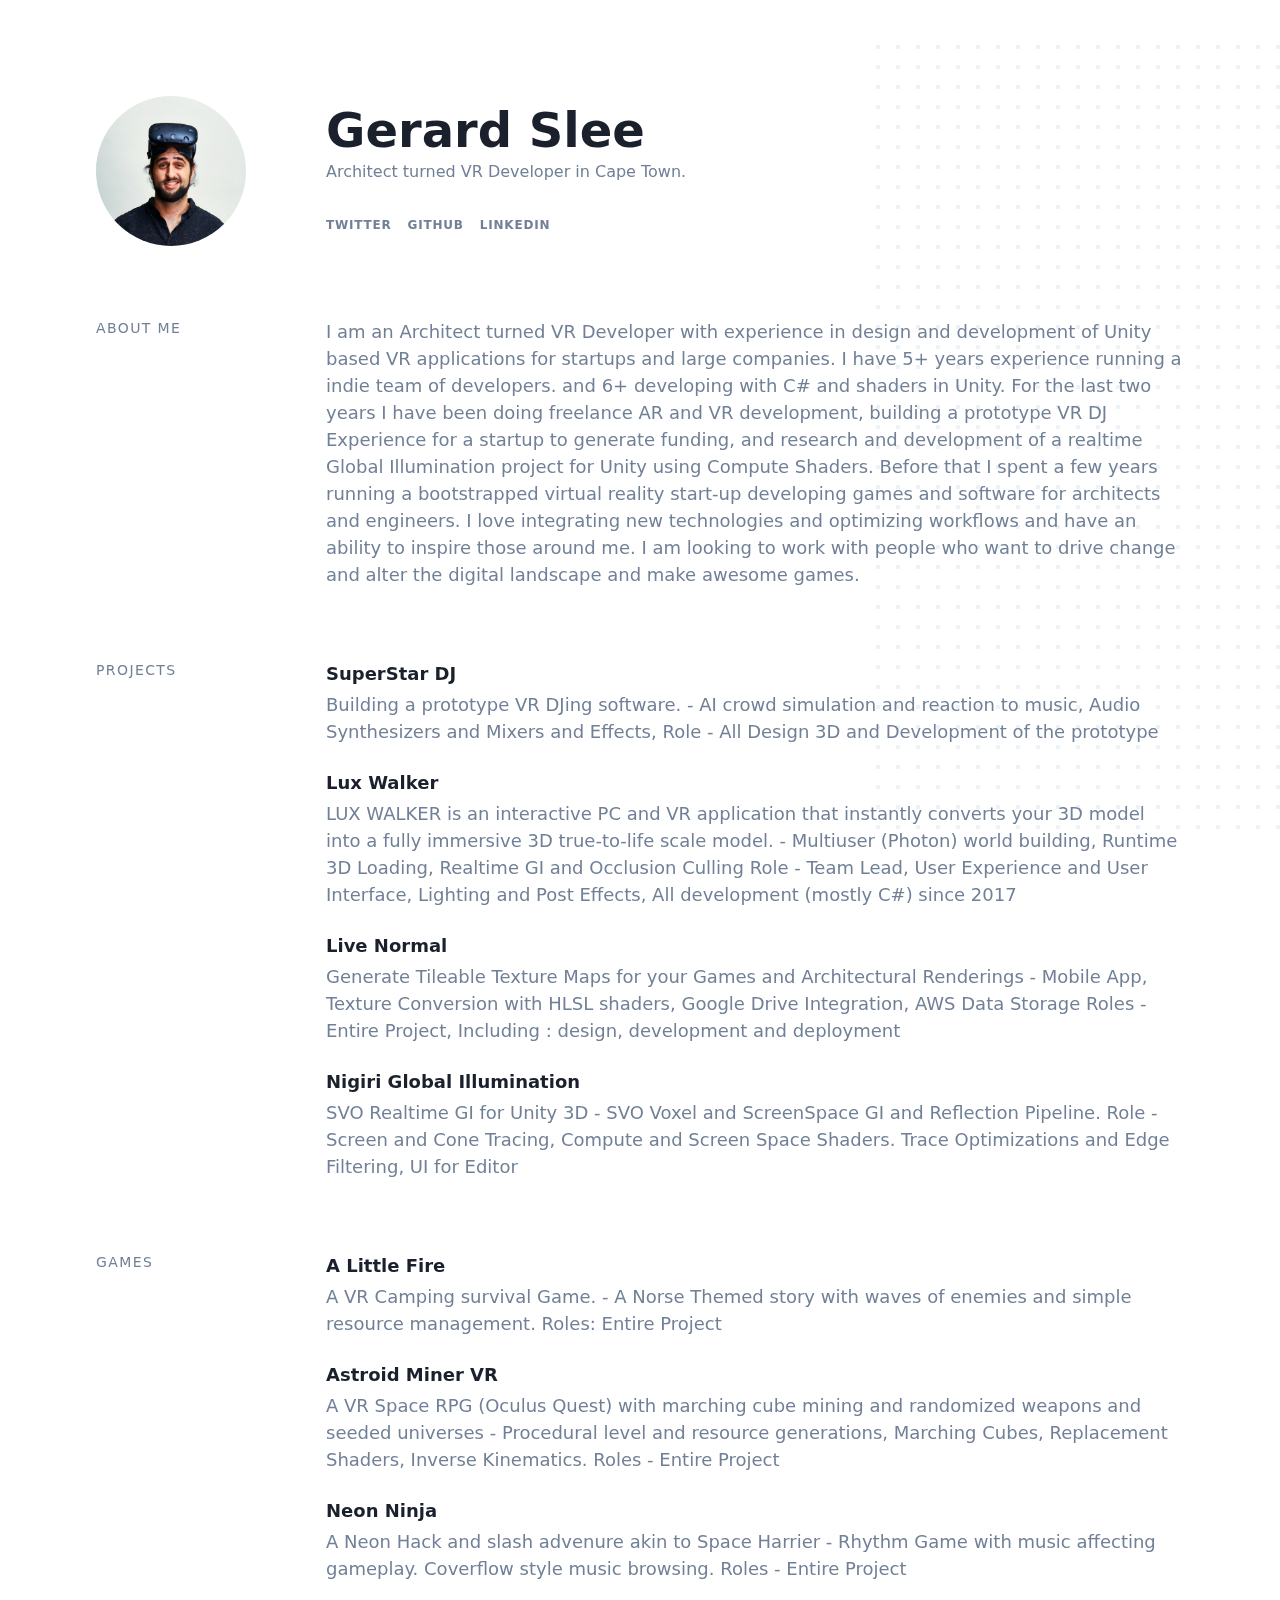
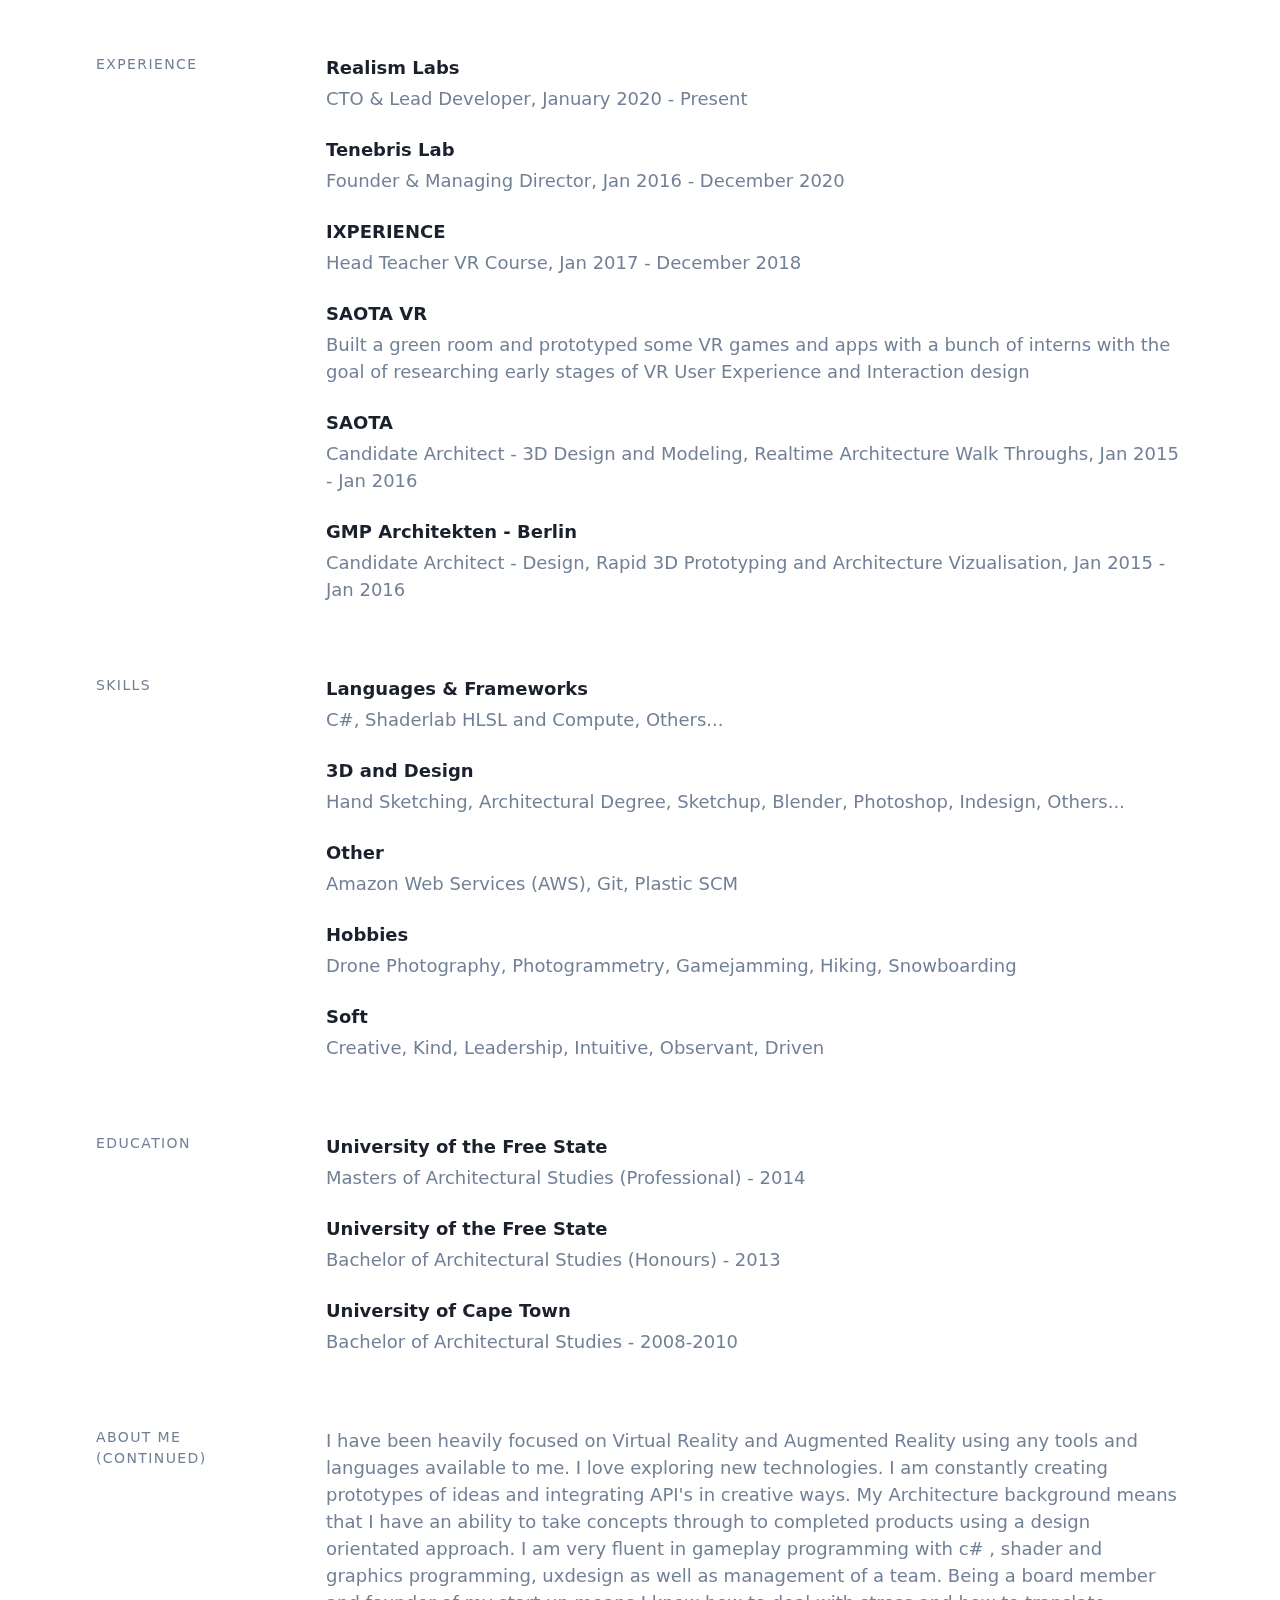
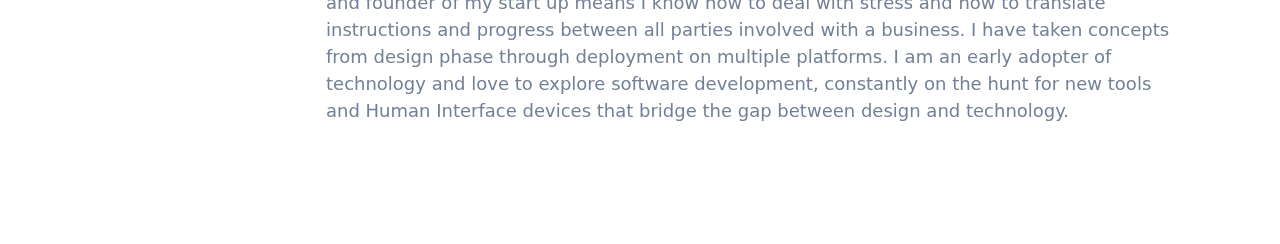
==== commit 4c15366f: "hobbies" ====
--- a/index.html
+++ b/index.html
@@ -4,7 +4,7 @@
     Before that I spent a few years running a bootstrapped virtual reality start-up developing games and software for architects and engineers. I love integrating new technologies and optimizing workflows and have an ability to inspire those around me. I am looking to work
 with people who want to drive change and alter the digital landscape and make awesome games.</p></div></div></div><div class="block pt-12 md:flex"><div class="pb-6 md:w-full md:max-w-150 md:p-0"><h2 class="font-xs font-light tracking-widest text-sm text-gray-600 leading-normal uppercase">Projects</h2></div><div class="flex-none text-lg text-gray-600 font-light md:flex-1 md:pl-20"><div class="mb-6"><h3 class="font-semibold text-gray-900 pb-1 hover:underline hover:text-black"><a href="https://www.superstardj.club/">SuperStar DJ</a></h3><p class="text-md text-gray-600 font-light">Building a prototype VR DJing software. - AI crowd simulation and reaction to music, Audio Synthesizers and Mixers and Effects, Role - All Design 3D and Development of the prototype</p></div><div class="mb-6"><h3 class="font-semibold text-gray-900 pb-1 hover:underline hover:text-black"><a href="https://luxwalker.com/">Lux Walker</a></h3><p class="text-md text-gray-600 font-light">LUX WALKER is an interactive PC and VR application that instantly converts your 3D model into a fully immersive 3D true-to-life scale model. - Multiuser (Photon) world building, Runtime 3D Loading, Realtime GI and Occlusion Culling 
  Role - Team Lead, User Experience and User Interface, Lighting and Post Effects, All development (mostly C#) since 2017</p></div><div class="mb-6"><h3 class="font-semibold text-gray-900 pb-1 hover:underline hover:text-black"><a href="https://tenebrislab.github.io/livenormal/">Live Normal</a></h3><p class="text-md text-gray-600 font-light">Generate Tileable Texture Maps for your Games and Architectural Renderings - Mobile App, Texture Conversion with HLSL shaders, Google Drive Integration, AWS Data Storage 
- Roles - Entire Project, Including : design, development and deployment</p></div><div class="mb-6"><h3 class="font-semibold text-gray-900 pb-1 hover:underline hover:text-black"><a href="https://nkli.net/nigiri">Nigiri Global Illumination</a></h3><p class="text-md text-gray-600 font-light">SVO Realtime GI for Unity 3D - SVO Voxel and ScreenSpace GI and Reflection Pipeline.  Role - Screen and Cone Tracing, Compute and Screen Space Shaders. Trace Optimizations and Edge Filtering, UI for Editor</p></div></div></div><div class="block pt-12 md:flex"><div class="pb-6 md:w-full md:max-w-150 md:p-0"><h2 class="font-xs font-light tracking-widest text-sm text-gray-600 leading-normal uppercase">Games</h2></div><div class="flex-none text-lg text-gray-600 font-light md:flex-1 md:pl-20"><div class="mb-6"><h3 class="font-semibold text-gray-900 pb-1 hover:underline hover:text-black"><a href="https://ddutchie.itch.io/alittlefire">A Little Fire</a></h3><p class="text-md text-gray-600 font-light">A VR Camping survival Game. - A Norse Themed story with waves of enemies and simple resource management.      Roles: Entire Project</p></div><div class="mb-6"><h3 class="font-semibold text-gray-900 pb-1 hover:underline hover:text-black"><a href="https://www.youtube.com/watch?v=SyT4ghtA_xQ&amp;lc=UgwIyLTX3pNeG1uf1-x4AaABAg">Astroid Miner VR</a></h3><p class="text-md text-gray-600 font-light">A VR Space RPG (Oculus Quest) with marching cube mining and randomized weapons and seeded universes  -  Procedural level and resource generations, Marching Cubes, Replacement Shaders, Inverse Kinematics.      Roles - Entire Project</p></div><div class="mb-6"><h3 class="font-semibold text-gray-900 pb-1 hover:underline hover:text-black"><a href="https://ddutchie.itch.io/neon-ninja">Neon Ninja</a></h3><p class="text-md text-gray-600 font-light">A Neon Hack and slash advenure akin to Space Harrier - Rhythm Game with music affecting gameplay. Coverflow style music browsing.      Roles - Entire Project</p></div></div></div><div class="block pt-12 md:flex"><div class="pb-6 md:w-full md:max-w-150 md:p-0"><h2 class="font-xs font-light tracking-widest text-sm text-gray-600 leading-normal uppercase">Experience</h2></div><div class="flex-none text-lg text-gray-600 font-light md:flex-1 md:pl-20"><div class="mb-6"><h3 class="font-semibold text-gray-900 pb-1 ">Realism Labs</h3><p class="text-md text-gray-600 font-light">CTO &amp; Lead Developer, January 2020 - Present</p></div><div class="mb-6"><h3 class="font-semibold text-gray-900 pb-1 hover:underline hover:text-black"><a href="https://tenebrislab.com/">Tenebris Lab</a></h3><p class="text-md text-gray-600 font-light">Founder &amp; Managing Director, Jan 2016 - December 2020</p></div><div class="mb-6"><h3 class="font-semibold text-gray-900 pb-1 hover:underline hover:text-black"><a href="https://ixperience.co/">IXPERIENCE</a></h3><p class="text-md text-gray-600 font-light">Head Teacher VR Course, Jan 2017 - December 2018</p></div><div class="mb-6"><h3 class="font-semibold text-gray-900 pb-1 hover:underline hover:text-black"><a href="https://youtu.be/OltLhNA3AJc">SAOTA VR</a></h3><p class="text-md text-gray-600 font-light">Built a green room and prototyped some VR games and apps with a bunch of interns with the goal of researching early stages of VR User Experience and Interaction design</p></div><div class="mb-6"><h3 class="font-semibold text-gray-900 pb-1 hover:underline hover:text-black"><a href="https://saota.com/">SAOTA</a></h3><p class="text-md text-gray-600 font-light">Candidate Architect - 3D Design and Modeling, Realtime Architecture Walk Throughs, Jan 2015 - Jan 2016</p></div><div class="mb-6"><h3 class="font-semibold text-gray-900 pb-1 hover:underline hover:text-black"><a href="https://saota.com/">GMP Architekten - Berlin</a></h3><p class="text-md text-gray-600 font-light">Candidate Architect - Design, Rapid 3D Prototyping and Architecture Vizualisation, Jan 2015 - Jan 2016</p></div></div></div><div class="block pt-12 md:flex"><div class="pb-6 md:w-full md:max-w-150 md:p-0"><h2 class="font-xs font-light tracking-widest text-sm text-gray-600 leading-normal uppercase">Skills</h2></div><div class="flex-none text-lg text-gray-600 font-light md:flex-1 md:pl-20"><div class="mb-6"><h3 class="font-semibold text-gray-900 pb-1 ">Languages &amp; Frameworks</h3><p class="text-md text-gray-600 font-light">C#, Shaderlab HLSL and Compute, Others...</p></div><div class="mb-6"><h3 class="font-semibold text-gray-900 pb-1 ">3D and Design</h3><p class="text-md text-gray-600 font-light">Hand Sketching, Architectural Degree, Sketchup, Blender, Photoshop, Indesign, Others...</p></div><div class="mb-6"><h3 class="font-semibold text-gray-900 pb-1 ">Other</h3><p class="text-md text-gray-600 font-light">Amazon Web Services (AWS), Git, Plastic SCM</p></div><div class="mb-6"><h3 class="font-semibold text-gray-900 pb-1 ">Soft</h3><p class="text-md text-gray-600 font-light">Kind, Leadership, Intuitive, Observant, Driven</p></div></div></div><div class="block pt-12 md:flex"><div class="pb-6 md:w-full md:max-w-150 md:p-0"><h2 class="font-xs font-light tracking-widest text-sm text-gray-600 leading-normal uppercase">Education</h2></div><div class="flex-none text-lg text-gray-600 font-light md:flex-1 md:pl-20"><div class="mb-6"><h3 class="font-semibold text-gray-900 pb-1 ">University of the Free State</h3><p class="text-md text-gray-600 font-light">Masters of Architectural Studies (Professional) - 2014</p></div><div class="mb-6"><h3 class="font-semibold text-gray-900 pb-1 ">University of the Free State</h3><p class="text-md text-gray-600 font-light">Bachelor of Architectural Studies (Honours) - 2013</p></div><div class="mb-6"><h3 class="font-semibold text-gray-900 pb-1 ">University of Cape Town</h3><p class="text-md text-gray-600 font-light">Bachelor of Architectural Studies - 2008-2010</p></div></div></div><div class="block pt-12 md:flex"><div class="pb-6 md:w-full md:max-w-150 md:p-0"><h2 class="font-xs font-light tracking-widest text-sm text-gray-600 leading-normal uppercase">About Me (Continued)</h2></div><div class="flex-none text-lg text-gray-600 font-light md:flex-1 md:pl-20"><div class="mb-6"><p>I have been heavily focused on Virtual Reality and Augmented Reality using any tools and languages available to me. I love exploring new technologies. I am constantly creating prototypes of ideas and integrating API&#x27;s in creative ways. My Architecture background means that I have an ability to take concepts through to completed products using a design orientated approach. I am very fluent in gameplay programming with c# , shader and graphics programming, uxdesign as well as management of a team. Being a board member and founder of my start up means I know how to deal with stress and how to translate instructions and progress between all parties involved
+ Roles - Entire Project, Including : design, development and deployment</p></div><div class="mb-6"><h3 class="font-semibold text-gray-900 pb-1 hover:underline hover:text-black"><a href="https://nkli.net/nigiri">Nigiri Global Illumination</a></h3><p class="text-md text-gray-600 font-light">SVO Realtime GI for Unity 3D - SVO Voxel and ScreenSpace GI and Reflection Pipeline.  Role - Screen and Cone Tracing, Compute and Screen Space Shaders. Trace Optimizations and Edge Filtering, UI for Editor</p></div></div></div><div class="block pt-12 md:flex"><div class="pb-6 md:w-full md:max-w-150 md:p-0"><h2 class="font-xs font-light tracking-widest text-sm text-gray-600 leading-normal uppercase">Games</h2></div><div class="flex-none text-lg text-gray-600 font-light md:flex-1 md:pl-20"><div class="mb-6"><h3 class="font-semibold text-gray-900 pb-1 hover:underline hover:text-black"><a href="https://ddutchie.itch.io/alittlefire">A Little Fire</a></h3><p class="text-md text-gray-600 font-light">A VR Camping survival Game. - A Norse Themed story with waves of enemies and simple resource management.      Roles: Entire Project</p></div><div class="mb-6"><h3 class="font-semibold text-gray-900 pb-1 hover:underline hover:text-black"><a href="https://www.youtube.com/watch?v=SyT4ghtA_xQ&amp;lc=UgwIyLTX3pNeG1uf1-x4AaABAg">Astroid Miner VR</a></h3><p class="text-md text-gray-600 font-light">A VR Space RPG (Oculus Quest) with marching cube mining and randomized weapons and seeded universes  -  Procedural level and resource generations, Marching Cubes, Replacement Shaders, Inverse Kinematics.      Roles - Entire Project</p></div><div class="mb-6"><h3 class="font-semibold text-gray-900 pb-1 hover:underline hover:text-black"><a href="https://ddutchie.itch.io/neon-ninja">Neon Ninja</a></h3><p class="text-md text-gray-600 font-light">A Neon Hack and slash advenure akin to Space Harrier - Rhythm Game with music affecting gameplay. Coverflow style music browsing.      Roles - Entire Project</p></div></div></div><div class="block pt-12 md:flex"><div class="pb-6 md:w-full md:max-w-150 md:p-0"><h2 class="font-xs font-light tracking-widest text-sm text-gray-600 leading-normal uppercase">Experience</h2></div><div class="flex-none text-lg text-gray-600 font-light md:flex-1 md:pl-20"><div class="mb-6"><h3 class="font-semibold text-gray-900 pb-1 ">Realism Labs</h3><p class="text-md text-gray-600 font-light">CTO &amp; Lead Developer, January 2020 - Present</p></div><div class="mb-6"><h3 class="font-semibold text-gray-900 pb-1 hover:underline hover:text-black"><a href="https://tenebrislab.com/">Tenebris Lab</a></h3><p class="text-md text-gray-600 font-light">Founder &amp; Managing Director, Jan 2016 - December 2020</p></div><div class="mb-6"><h3 class="font-semibold text-gray-900 pb-1 hover:underline hover:text-black"><a href="https://ixperience.co/">IXPERIENCE</a></h3><p class="text-md text-gray-600 font-light">Head Teacher VR Course, Jan 2017 - December 2018</p></div><div class="mb-6"><h3 class="font-semibold text-gray-900 pb-1 hover:underline hover:text-black"><a href="https://youtu.be/OltLhNA3AJc">SAOTA VR</a></h3><p class="text-md text-gray-600 font-light">Built a green room and prototyped some VR games and apps with a bunch of interns with the goal of researching early stages of VR User Experience and Interaction design</p></div><div class="mb-6"><h3 class="font-semibold text-gray-900 pb-1 hover:underline hover:text-black"><a href="https://saota.com/">SAOTA</a></h3><p class="text-md text-gray-600 font-light">Candidate Architect - 3D Design and Modeling, Realtime Architecture Walk Throughs, Jan 2015 - Jan 2016</p></div><div class="mb-6"><h3 class="font-semibold text-gray-900 pb-1 hover:underline hover:text-black"><a href="https://saota.com/">GMP Architekten - Berlin</a></h3><p class="text-md text-gray-600 font-light">Candidate Architect - Design, Rapid 3D Prototyping and Architecture Vizualisation, Jan 2015 - Jan 2016</p></div></div></div><div class="block pt-12 md:flex"><div class="pb-6 md:w-full md:max-w-150 md:p-0"><h2 class="font-xs font-light tracking-widest text-sm text-gray-600 leading-normal uppercase">Skills</h2></div><div class="flex-none text-lg text-gray-600 font-light md:flex-1 md:pl-20"><div class="mb-6"><h3 class="font-semibold text-gray-900 pb-1 ">Languages &amp; Frameworks</h3><p class="text-md text-gray-600 font-light">C#, Shaderlab HLSL and Compute, Others...</p></div><div class="mb-6"><h3 class="font-semibold text-gray-900 pb-1 ">3D and Design</h3><p class="text-md text-gray-600 font-light">Hand Sketching, Architectural Degree, Sketchup, Blender, Photoshop, Indesign, Others...</p></div><div class="mb-6"><h3 class="font-semibold text-gray-900 pb-1 ">Other</h3><p class="text-md text-gray-600 font-light">Amazon Web Services (AWS), Git, Plastic SCM</p></div><div class="mb-6"><h3 class="font-semibold text-gray-900 pb-1 ">Hobbies</h3><p class="text-md text-gray-600 font-light">Drone Photography, Photogrammetry, Gamejamming, Hiking, Snowboarding</p></div><div class="mb-6"><h3 class="font-semibold text-gray-900 pb-1 ">Soft</h3><p class="text-md text-gray-600 font-light">Creative, Kind, Leadership, Intuitive, Observant, Driven</p></div></div></div><div class="block pt-12 md:flex"><div class="pb-6 md:w-full md:max-w-150 md:p-0"><h2 class="font-xs font-light tracking-widest text-sm text-gray-600 leading-normal uppercase">Education</h2></div><div class="flex-none text-lg text-gray-600 font-light md:flex-1 md:pl-20"><div class="mb-6"><h3 class="font-semibold text-gray-900 pb-1 ">University of the Free State</h3><p class="text-md text-gray-600 font-light">Masters of Architectural Studies (Professional) - 2014</p></div><div class="mb-6"><h3 class="font-semibold text-gray-900 pb-1 ">University of the Free State</h3><p class="text-md text-gray-600 font-light">Bachelor of Architectural Studies (Honours) - 2013</p></div><div class="mb-6"><h3 class="font-semibold text-gray-900 pb-1 ">University of Cape Town</h3><p class="text-md text-gray-600 font-light">Bachelor of Architectural Studies - 2008-2010</p></div></div></div><div class="block pt-12 md:flex"><div class="pb-6 md:w-full md:max-w-150 md:p-0"><h2 class="font-xs font-light tracking-widest text-sm text-gray-600 leading-normal uppercase">About Me (Continued)</h2></div><div class="flex-none text-lg text-gray-600 font-light md:flex-1 md:pl-20"><div class="mb-6"><p>I have been heavily focused on Virtual Reality and Augmented Reality using any tools and languages available to me. I love exploring new technologies. I am constantly creating prototypes of ideas and integrating API&#x27;s in creative ways. My Architecture background means that I have an ability to take concepts through to completed products using a design orientated approach. I am very fluent in gameplay programming with c# , shader and graphics programming, uxdesign as well as management of a team. Being a board member and founder of my start up means I know how to deal with stress and how to translate instructions and progress between all parties involved
     with a business. I have taken concepts from design phase through deployment on multiple platforms. I am an early adopter of technology and love to explore software development, constantly on the hunt for new tools and Human Interface devices that bridge the gap between design and technology.</p></div></div></div></div></div></div><div id="gatsby-announcer" style="position:absolute;top:0;width:1px;height:1px;padding:0;overflow:hidden;clip:rect(0, 0, 0, 0);white-space:nowrap;border:0" aria-live="assertive" aria-atomic="true"></div></div><script>
   
   
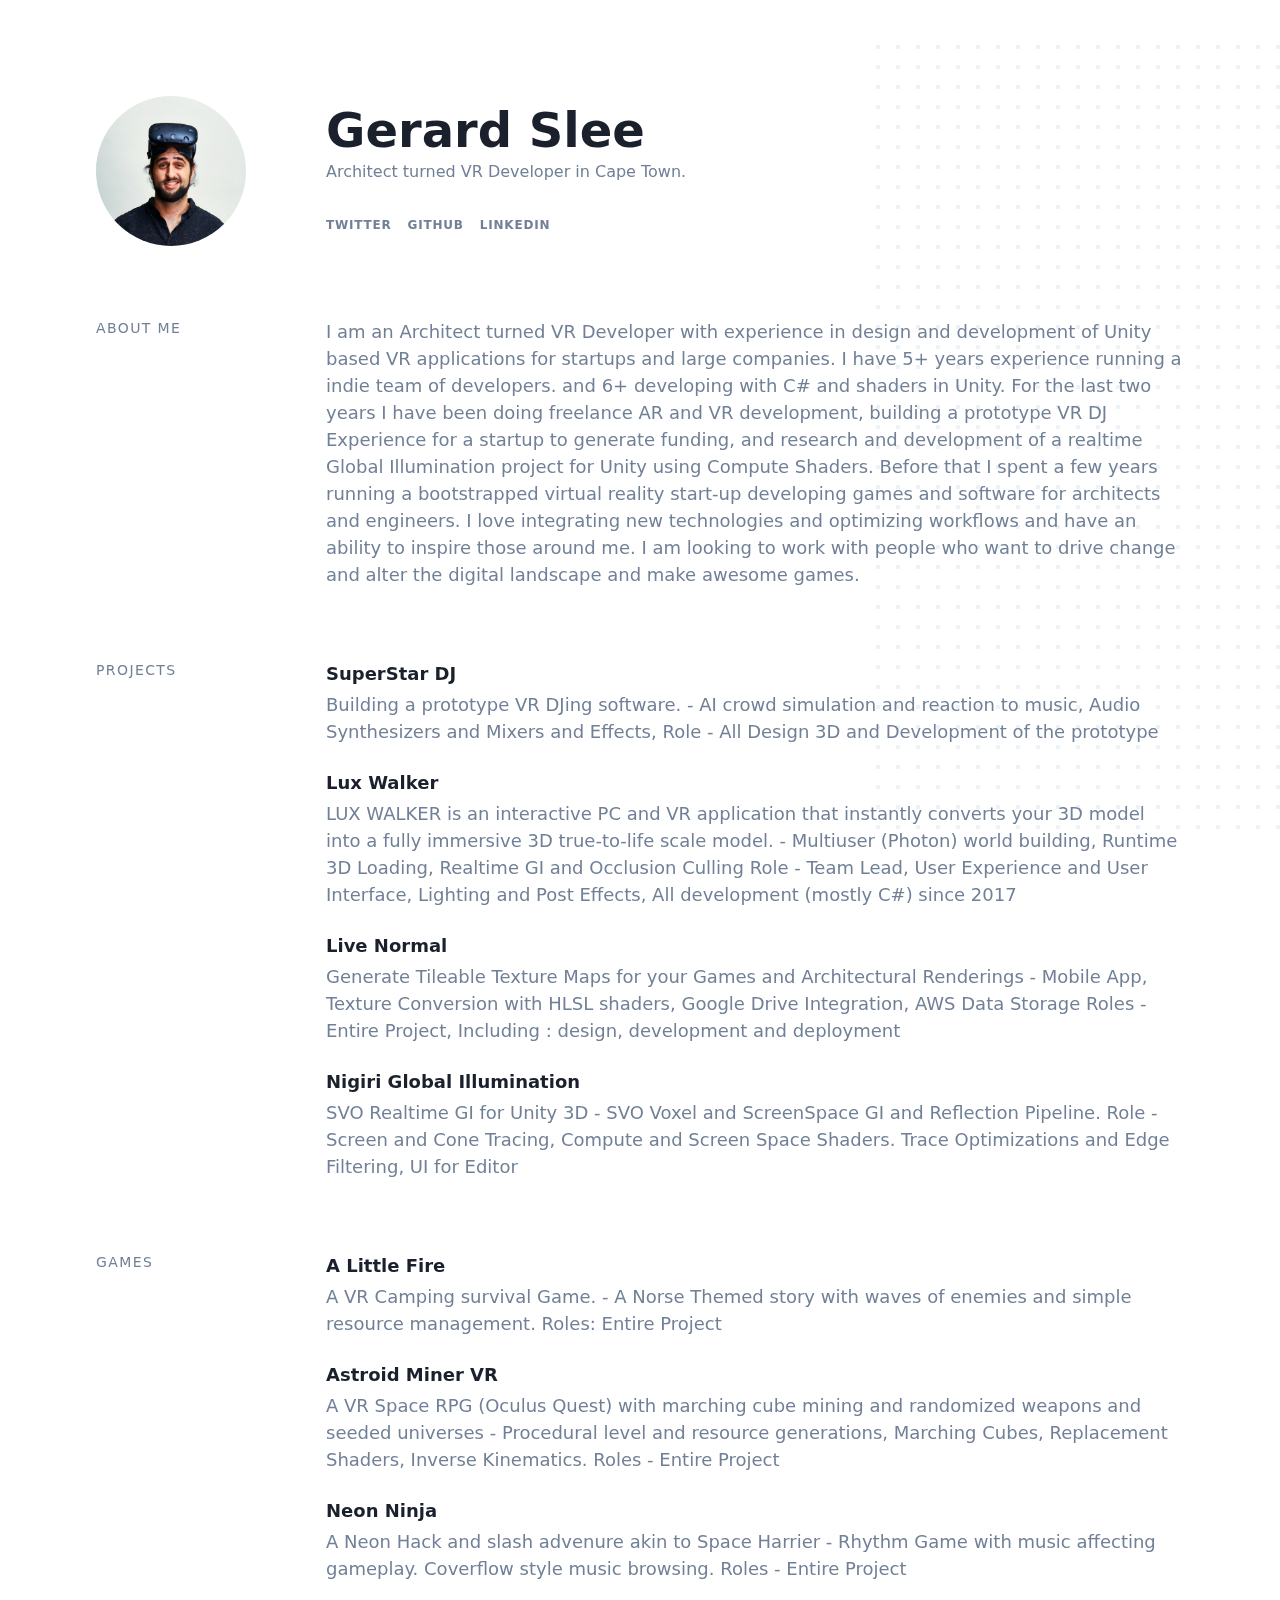
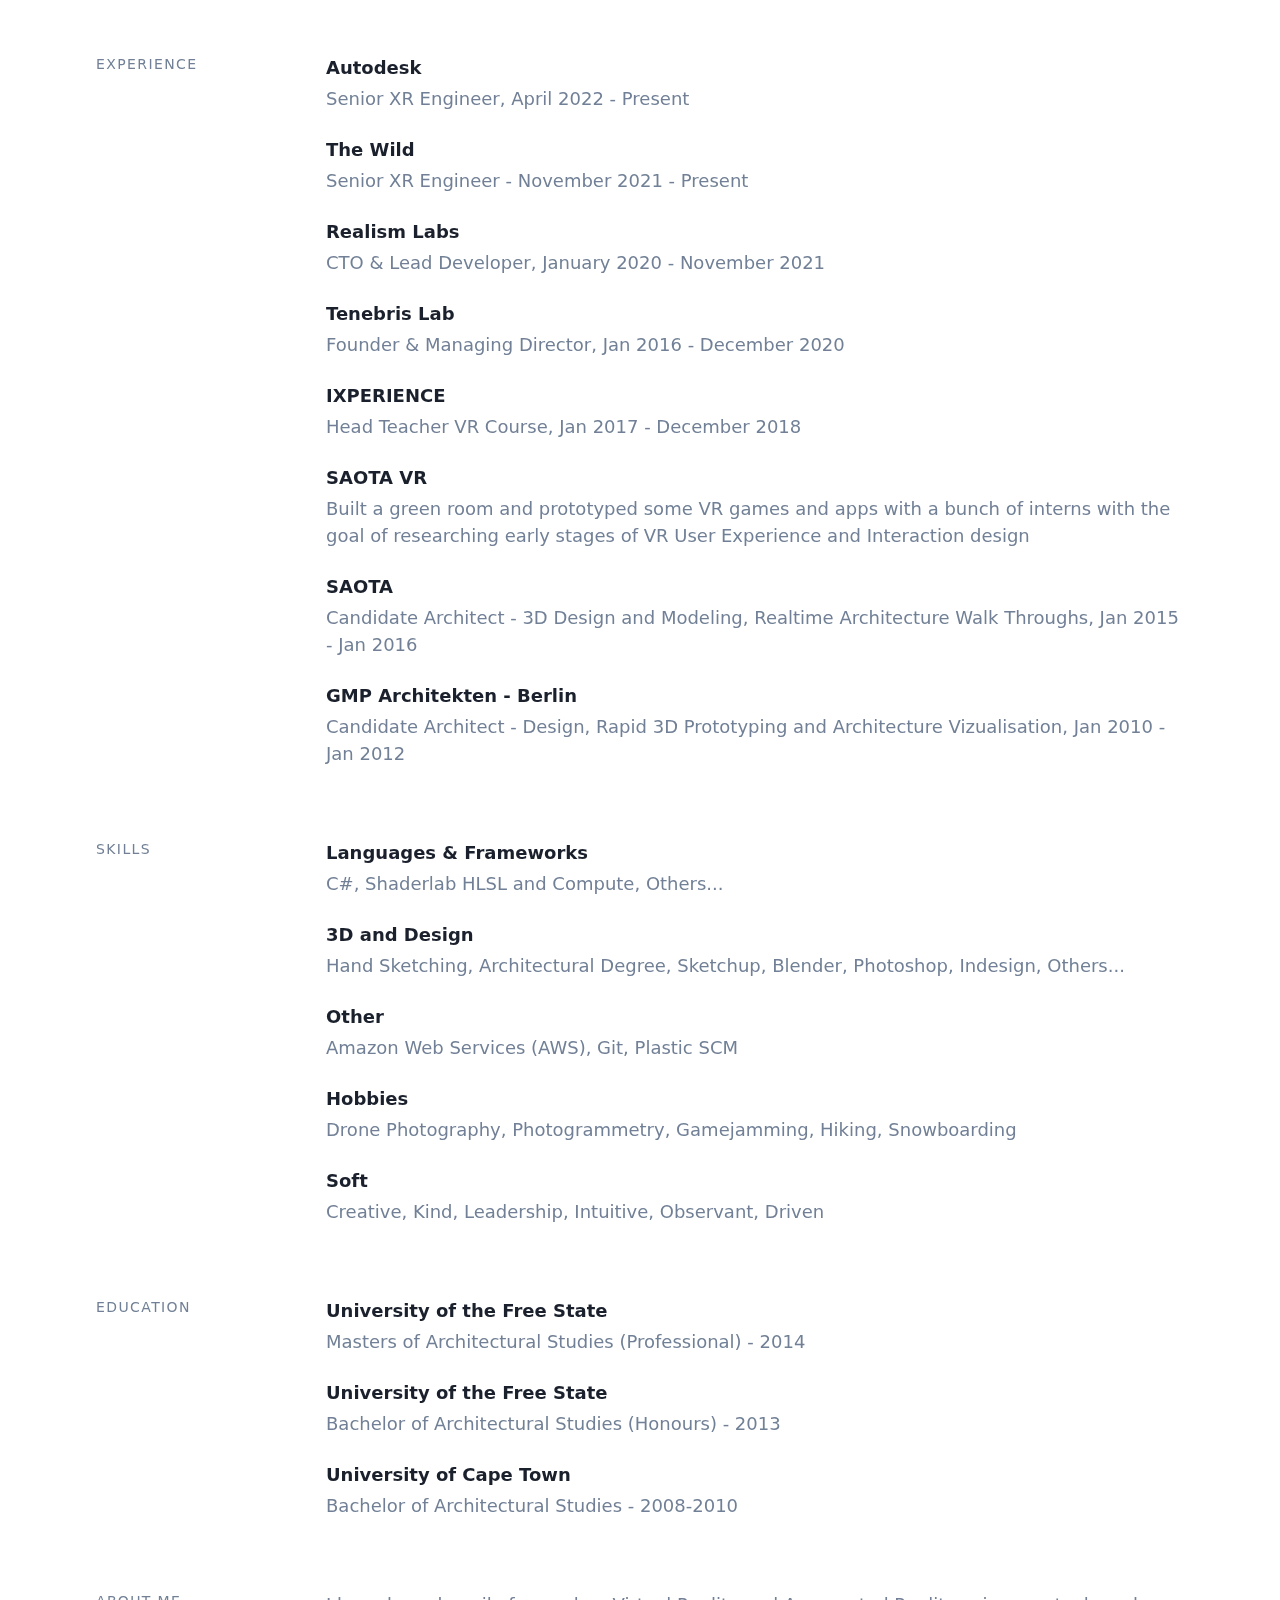
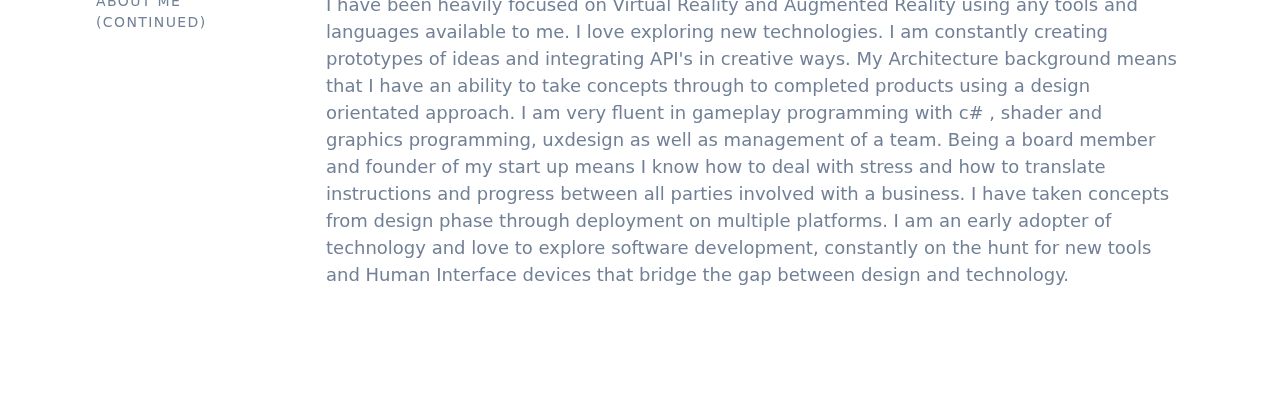
==== commit c50907b0: "Update 2021-2022" ====
--- a/index.html
+++ b/index.html
@@ -4,7 +4,7 @@
     Before that I spent a few years running a bootstrapped virtual reality start-up developing games and software for architects and engineers. I love integrating new technologies and optimizing workflows and have an ability to inspire those around me. I am looking to work
 with people who want to drive change and alter the digital landscape and make awesome games.</p></div></div></div><div class="block pt-12 md:flex"><div class="pb-6 md:w-full md:max-w-150 md:p-0"><h2 class="font-xs font-light tracking-widest text-sm text-gray-600 leading-normal uppercase">Projects</h2></div><div class="flex-none text-lg text-gray-600 font-light md:flex-1 md:pl-20"><div class="mb-6"><h3 class="font-semibold text-gray-900 pb-1 hover:underline hover:text-black"><a href="https://www.superstardj.club/">SuperStar DJ</a></h3><p class="text-md text-gray-600 font-light">Building a prototype VR DJing software. - AI crowd simulation and reaction to music, Audio Synthesizers and Mixers and Effects, Role - All Design 3D and Development of the prototype</p></div><div class="mb-6"><h3 class="font-semibold text-gray-900 pb-1 hover:underline hover:text-black"><a href="https://luxwalker.com/">Lux Walker</a></h3><p class="text-md text-gray-600 font-light">LUX WALKER is an interactive PC and VR application that instantly converts your 3D model into a fully immersive 3D true-to-life scale model. - Multiuser (Photon) world building, Runtime 3D Loading, Realtime GI and Occlusion Culling 
  Role - Team Lead, User Experience and User Interface, Lighting and Post Effects, All development (mostly C#) since 2017</p></div><div class="mb-6"><h3 class="font-semibold text-gray-900 pb-1 hover:underline hover:text-black"><a href="https://tenebrislab.github.io/livenormal/">Live Normal</a></h3><p class="text-md text-gray-600 font-light">Generate Tileable Texture Maps for your Games and Architectural Renderings - Mobile App, Texture Conversion with HLSL shaders, Google Drive Integration, AWS Data Storage 
- Roles - Entire Project, Including : design, development and deployment</p></div><div class="mb-6"><h3 class="font-semibold text-gray-900 pb-1 hover:underline hover:text-black"><a href="https://nkli.net/nigiri">Nigiri Global Illumination</a></h3><p class="text-md text-gray-600 font-light">SVO Realtime GI for Unity 3D - SVO Voxel and ScreenSpace GI and Reflection Pipeline.  Role - Screen and Cone Tracing, Compute and Screen Space Shaders. Trace Optimizations and Edge Filtering, UI for Editor</p></div></div></div><div class="block pt-12 md:flex"><div class="pb-6 md:w-full md:max-w-150 md:p-0"><h2 class="font-xs font-light tracking-widest text-sm text-gray-600 leading-normal uppercase">Games</h2></div><div class="flex-none text-lg text-gray-600 font-light md:flex-1 md:pl-20"><div class="mb-6"><h3 class="font-semibold text-gray-900 pb-1 hover:underline hover:text-black"><a href="https://ddutchie.itch.io/alittlefire">A Little Fire</a></h3><p class="text-md text-gray-600 font-light">A VR Camping survival Game. - A Norse Themed story with waves of enemies and simple resource management.      Roles: Entire Project</p></div><div class="mb-6"><h3 class="font-semibold text-gray-900 pb-1 hover:underline hover:text-black"><a href="https://www.youtube.com/watch?v=SyT4ghtA_xQ&amp;lc=UgwIyLTX3pNeG1uf1-x4AaABAg">Astroid Miner VR</a></h3><p class="text-md text-gray-600 font-light">A VR Space RPG (Oculus Quest) with marching cube mining and randomized weapons and seeded universes  -  Procedural level and resource generations, Marching Cubes, Replacement Shaders, Inverse Kinematics.      Roles - Entire Project</p></div><div class="mb-6"><h3 class="font-semibold text-gray-900 pb-1 hover:underline hover:text-black"><a href="https://ddutchie.itch.io/neon-ninja">Neon Ninja</a></h3><p class="text-md text-gray-600 font-light">A Neon Hack and slash advenure akin to Space Harrier - Rhythm Game with music affecting gameplay. Coverflow style music browsing.      Roles - Entire Project</p></div></div></div><div class="block pt-12 md:flex"><div class="pb-6 md:w-full md:max-w-150 md:p-0"><h2 class="font-xs font-light tracking-widest text-sm text-gray-600 leading-normal uppercase">Experience</h2></div><div class="flex-none text-lg text-gray-600 font-light md:flex-1 md:pl-20"><div class="mb-6"><h3 class="font-semibold text-gray-900 pb-1 ">Realism Labs</h3><p class="text-md text-gray-600 font-light">CTO &amp; Lead Developer, January 2020 - Present</p></div><div class="mb-6"><h3 class="font-semibold text-gray-900 pb-1 hover:underline hover:text-black"><a href="https://tenebrislab.com/">Tenebris Lab</a></h3><p class="text-md text-gray-600 font-light">Founder &amp; Managing Director, Jan 2016 - December 2020</p></div><div class="mb-6"><h3 class="font-semibold text-gray-900 pb-1 hover:underline hover:text-black"><a href="https://ixperience.co/">IXPERIENCE</a></h3><p class="text-md text-gray-600 font-light">Head Teacher VR Course, Jan 2017 - December 2018</p></div><div class="mb-6"><h3 class="font-semibold text-gray-900 pb-1 hover:underline hover:text-black"><a href="https://youtu.be/OltLhNA3AJc">SAOTA VR</a></h3><p class="text-md text-gray-600 font-light">Built a green room and prototyped some VR games and apps with a bunch of interns with the goal of researching early stages of VR User Experience and Interaction design</p></div><div class="mb-6"><h3 class="font-semibold text-gray-900 pb-1 hover:underline hover:text-black"><a href="https://saota.com/">SAOTA</a></h3><p class="text-md text-gray-600 font-light">Candidate Architect - 3D Design and Modeling, Realtime Architecture Walk Throughs, Jan 2015 - Jan 2016</p></div><div class="mb-6"><h3 class="font-semibold text-gray-900 pb-1 hover:underline hover:text-black"><a href="https://saota.com/">GMP Architekten - Berlin</a></h3><p class="text-md text-gray-600 font-light">Candidate Architect - Design, Rapid 3D Prototyping and Architecture Vizualisation, Jan 2015 - Jan 2016</p></div></div></div><div class="block pt-12 md:flex"><div class="pb-6 md:w-full md:max-w-150 md:p-0"><h2 class="font-xs font-light tracking-widest text-sm text-gray-600 leading-normal uppercase">Skills</h2></div><div class="flex-none text-lg text-gray-600 font-light md:flex-1 md:pl-20"><div class="mb-6"><h3 class="font-semibold text-gray-900 pb-1 ">Languages &amp; Frameworks</h3><p class="text-md text-gray-600 font-light">C#, Shaderlab HLSL and Compute, Others...</p></div><div class="mb-6"><h3 class="font-semibold text-gray-900 pb-1 ">3D and Design</h3><p class="text-md text-gray-600 font-light">Hand Sketching, Architectural Degree, Sketchup, Blender, Photoshop, Indesign, Others...</p></div><div class="mb-6"><h3 class="font-semibold text-gray-900 pb-1 ">Other</h3><p class="text-md text-gray-600 font-light">Amazon Web Services (AWS), Git, Plastic SCM</p></div><div class="mb-6"><h3 class="font-semibold text-gray-900 pb-1 ">Hobbies</h3><p class="text-md text-gray-600 font-light">Drone Photography, Photogrammetry, Gamejamming, Hiking, Snowboarding</p></div><div class="mb-6"><h3 class="font-semibold text-gray-900 pb-1 ">Soft</h3><p class="text-md text-gray-600 font-light">Creative, Kind, Leadership, Intuitive, Observant, Driven</p></div></div></div><div class="block pt-12 md:flex"><div class="pb-6 md:w-full md:max-w-150 md:p-0"><h2 class="font-xs font-light tracking-widest text-sm text-gray-600 leading-normal uppercase">Education</h2></div><div class="flex-none text-lg text-gray-600 font-light md:flex-1 md:pl-20"><div class="mb-6"><h3 class="font-semibold text-gray-900 pb-1 ">University of the Free State</h3><p class="text-md text-gray-600 font-light">Masters of Architectural Studies (Professional) - 2014</p></div><div class="mb-6"><h3 class="font-semibold text-gray-900 pb-1 ">University of the Free State</h3><p class="text-md text-gray-600 font-light">Bachelor of Architectural Studies (Honours) - 2013</p></div><div class="mb-6"><h3 class="font-semibold text-gray-900 pb-1 ">University of Cape Town</h3><p class="text-md text-gray-600 font-light">Bachelor of Architectural Studies - 2008-2010</p></div></div></div><div class="block pt-12 md:flex"><div class="pb-6 md:w-full md:max-w-150 md:p-0"><h2 class="font-xs font-light tracking-widest text-sm text-gray-600 leading-normal uppercase">About Me (Continued)</h2></div><div class="flex-none text-lg text-gray-600 font-light md:flex-1 md:pl-20"><div class="mb-6"><p>I have been heavily focused on Virtual Reality and Augmented Reality using any tools and languages available to me. I love exploring new technologies. I am constantly creating prototypes of ideas and integrating API&#x27;s in creative ways. My Architecture background means that I have an ability to take concepts through to completed products using a design orientated approach. I am very fluent in gameplay programming with c# , shader and graphics programming, uxdesign as well as management of a team. Being a board member and founder of my start up means I know how to deal with stress and how to translate instructions and progress between all parties involved
+ Roles - Entire Project, Including : design, development and deployment</p></div><div class="mb-6"><h3 class="font-semibold text-gray-900 pb-1 hover:underline hover:text-black"><a href="https://nkli.net/nigiri">Nigiri Global Illumination</a></h3><p class="text-md text-gray-600 font-light">SVO Realtime GI for Unity 3D - SVO Voxel and ScreenSpace GI and Reflection Pipeline.  Role - Screen and Cone Tracing, Compute and Screen Space Shaders. Trace Optimizations and Edge Filtering, UI for Editor</p></div></div></div><div class="block pt-12 md:flex"><div class="pb-6 md:w-full md:max-w-150 md:p-0"><h2 class="font-xs font-light tracking-widest text-sm text-gray-600 leading-normal uppercase">Games</h2></div><div class="flex-none text-lg text-gray-600 font-light md:flex-1 md:pl-20"><div class="mb-6"><h3 class="font-semibold text-gray-900 pb-1 hover:underline hover:text-black"><a href="https://ddutchie.itch.io/alittlefire">A Little Fire</a></h3><p class="text-md text-gray-600 font-light">A VR Camping survival Game. - A Norse Themed story with waves of enemies and simple resource management.      Roles: Entire Project</p></div><div class="mb-6"><h3 class="font-semibold text-gray-900 pb-1 hover:underline hover:text-black"><a href="https://www.youtube.com/watch?v=SyT4ghtA_xQ&amp;lc=UgwIyLTX3pNeG1uf1-x4AaABAg">Astroid Miner VR</a></h3><p class="text-md text-gray-600 font-light">A VR Space RPG (Oculus Quest) with marching cube mining and randomized weapons and seeded universes  -  Procedural level and resource generations, Marching Cubes, Replacement Shaders, Inverse Kinematics.      Roles - Entire Project</p></div><div class="mb-6"><h3 class="font-semibold text-gray-900 pb-1 hover:underline hover:text-black"><a href="https://ddutchie.itch.io/neon-ninja">Neon Ninja</a></h3><p class="text-md text-gray-600 font-light">A Neon Hack and slash advenure akin to Space Harrier - Rhythm Game with music affecting gameplay. Coverflow style music browsing.      Roles - Entire Project</p></div></div></div><div class="block pt-12 md:flex"><div class="pb-6 md:w-full md:max-w-150 md:p-0"><h2 class="font-xs font-light tracking-widest text-sm text-gray-600 leading-normal uppercase">Experience</h2></div><div class="flex-none text-lg text-gray-600 font-light md:flex-1 md:pl-20"><div class="mb-6"><h3 class="font-semibold text-gray-900 pb-1 hover:underline hover:text-black"><a href="https://autodesk.com/">Autodesk</a></h3><p class="text-md text-gray-600 font-light">Senior XR Engineer, April 2022 - Present</p></div><div class="mb-6"><h3 class="font-semibold text-gray-900 pb-1 hover:underline hover:text-black"><a href="https://thewild.com/">The Wild</a></h3><p class="text-md text-gray-600 font-light">Senior XR Engineer - November 2021 - Present </p></div><div class="mb-6"><h3 class="font-semibold text-gray-900 pb-1 ">Realism Labs</h3><p class="text-md text-gray-600 font-light">CTO &amp; Lead Developer, January 2020 - November 2021</p></div><div class="mb-6"><h3 class="font-semibold text-gray-900 pb-1 hover:underline hover:text-black"><a href="https://tenebrislab.com/">Tenebris Lab</a></h3><p class="text-md text-gray-600 font-light">Founder &amp; Managing Director, Jan 2016 - December 2020</p></div><div class="mb-6"><h3 class="font-semibold text-gray-900 pb-1 hover:underline hover:text-black"><a href="https://ixperience.co/">IXPERIENCE</a></h3><p class="text-md text-gray-600 font-light">Head Teacher VR Course, Jan 2017 - December 2018</p></div><div class="mb-6"><h3 class="font-semibold text-gray-900 pb-1 hover:underline hover:text-black"><a href="https://youtu.be/OltLhNA3AJc">SAOTA VR</a></h3><p class="text-md text-gray-600 font-light">Built a green room and prototyped some VR games and apps with a bunch of interns with the goal of researching early stages of VR User Experience and Interaction design</p></div><div class="mb-6"><h3 class="font-semibold text-gray-900 pb-1 hover:underline hover:text-black"><a href="https://saota.com/">SAOTA</a></h3><p class="text-md text-gray-600 font-light">Candidate Architect - 3D Design and Modeling, Realtime Architecture Walk Throughs, Jan 2015 - Jan 2016</p></div><div class="mb-6"><h3 class="font-semibold text-gray-900 pb-1 hover:underline hover:text-black"><a href="https://saota.com/">GMP Architekten - Berlin</a></h3><p class="text-md text-gray-600 font-light">Candidate Architect - Design, Rapid 3D Prototyping and Architecture Vizualisation, Jan 2010 - Jan 2012</p></div></div></div><div class="block pt-12 md:flex"><div class="pb-6 md:w-full md:max-w-150 md:p-0"><h2 class="font-xs font-light tracking-widest text-sm text-gray-600 leading-normal uppercase">Skills</h2></div><div class="flex-none text-lg text-gray-600 font-light md:flex-1 md:pl-20"><div class="mb-6"><h3 class="font-semibold text-gray-900 pb-1 ">Languages &amp; Frameworks</h3><p class="text-md text-gray-600 font-light">C#, Shaderlab HLSL and Compute, Others...</p></div><div class="mb-6"><h3 class="font-semibold text-gray-900 pb-1 ">3D and Design</h3><p class="text-md text-gray-600 font-light">Hand Sketching, Architectural Degree, Sketchup, Blender, Photoshop, Indesign, Others...</p></div><div class="mb-6"><h3 class="font-semibold text-gray-900 pb-1 ">Other</h3><p class="text-md text-gray-600 font-light">Amazon Web Services (AWS), Git, Plastic SCM</p></div><div class="mb-6"><h3 class="font-semibold text-gray-900 pb-1 ">Hobbies</h3><p class="text-md text-gray-600 font-light">Drone Photography, Photogrammetry, Gamejamming, Hiking, Snowboarding</p></div><div class="mb-6"><h3 class="font-semibold text-gray-900 pb-1 ">Soft</h3><p class="text-md text-gray-600 font-light">Creative, Kind, Leadership, Intuitive, Observant, Driven</p></div></div></div><div class="block pt-12 md:flex"><div class="pb-6 md:w-full md:max-w-150 md:p-0"><h2 class="font-xs font-light tracking-widest text-sm text-gray-600 leading-normal uppercase">Education</h2></div><div class="flex-none text-lg text-gray-600 font-light md:flex-1 md:pl-20"><div class="mb-6"><h3 class="font-semibold text-gray-900 pb-1 ">University of the Free State</h3><p class="text-md text-gray-600 font-light">Masters of Architectural Studies (Professional) - 2014</p></div><div class="mb-6"><h3 class="font-semibold text-gray-900 pb-1 ">University of the Free State</h3><p class="text-md text-gray-600 font-light">Bachelor of Architectural Studies (Honours) - 2013</p></div><div class="mb-6"><h3 class="font-semibold text-gray-900 pb-1 ">University of Cape Town</h3><p class="text-md text-gray-600 font-light">Bachelor of Architectural Studies - 2008-2010</p></div></div></div><div class="block pt-12 md:flex"><div class="pb-6 md:w-full md:max-w-150 md:p-0"><h2 class="font-xs font-light tracking-widest text-sm text-gray-600 leading-normal uppercase">About Me (Continued)</h2></div><div class="flex-none text-lg text-gray-600 font-light md:flex-1 md:pl-20"><div class="mb-6"><p>I have been heavily focused on Virtual Reality and Augmented Reality using any tools and languages available to me. I love exploring new technologies. I am constantly creating prototypes of ideas and integrating API&#x27;s in creative ways. My Architecture background means that I have an ability to take concepts through to completed products using a design orientated approach. I am very fluent in gameplay programming with c# , shader and graphics programming, uxdesign as well as management of a team. Being a board member and founder of my start up means I know how to deal with stress and how to translate instructions and progress between all parties involved
     with a business. I have taken concepts from design phase through deployment on multiple platforms. I am an early adopter of technology and love to explore software development, constantly on the hunt for new tools and Human Interface devices that bridge the gap between design and technology.</p></div></div></div></div></div></div><div id="gatsby-announcer" style="position:absolute;top:0;width:1px;height:1px;padding:0;overflow:hidden;clip:rect(0, 0, 0, 0);white-space:nowrap;border:0" aria-live="assertive" aria-atomic="true"></div></div><script>
   
   
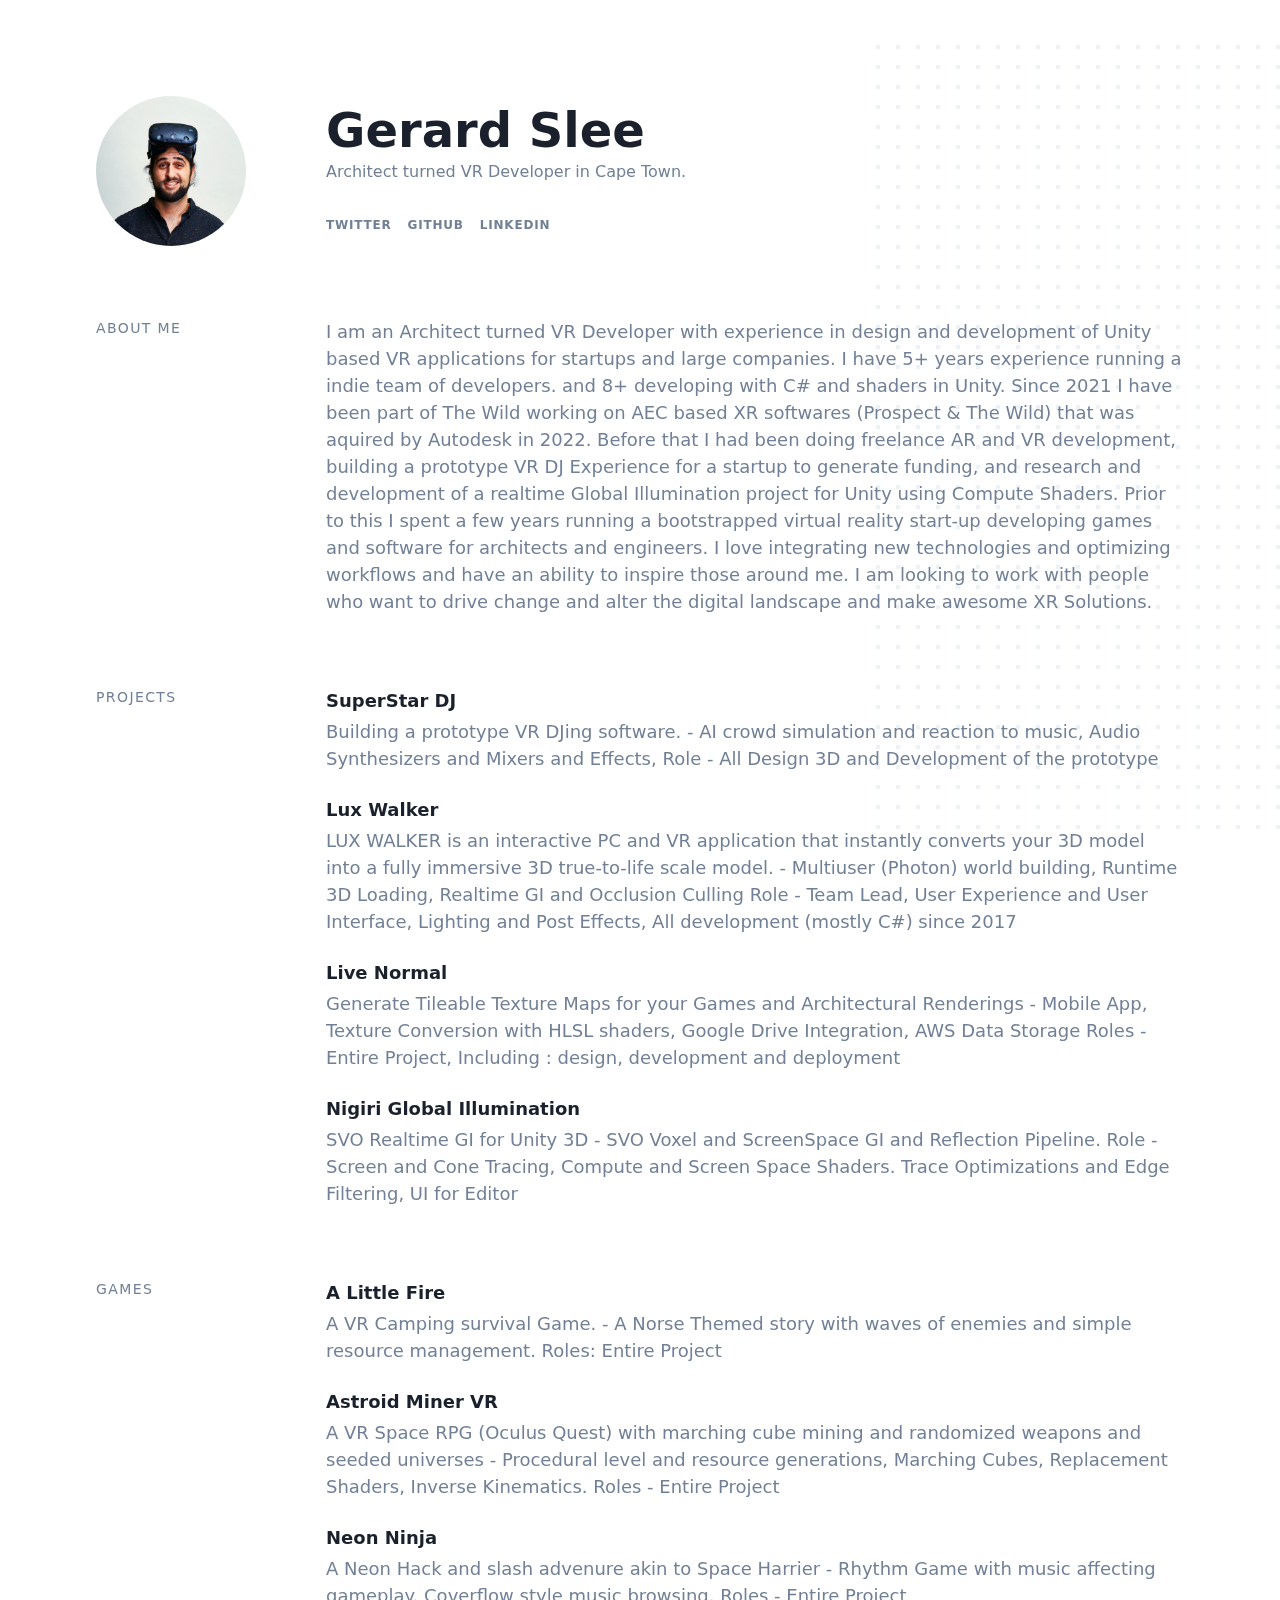
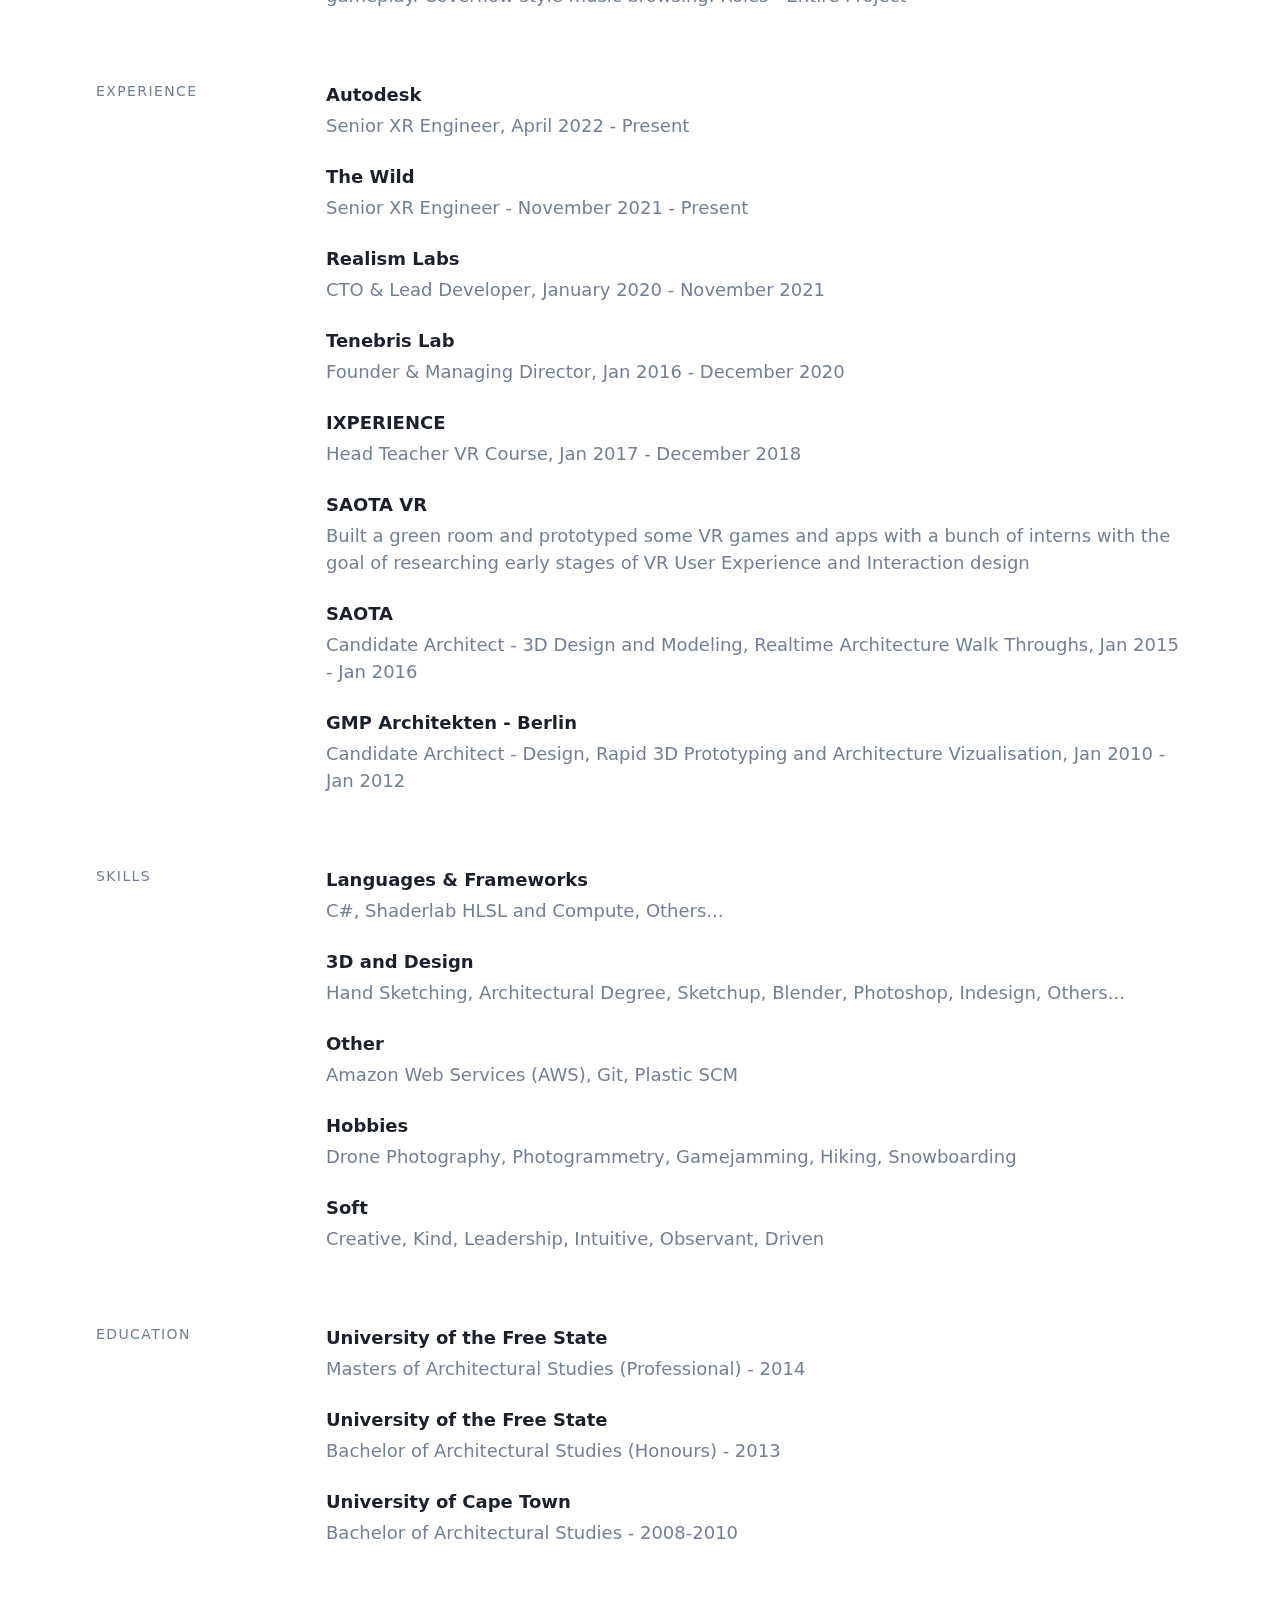
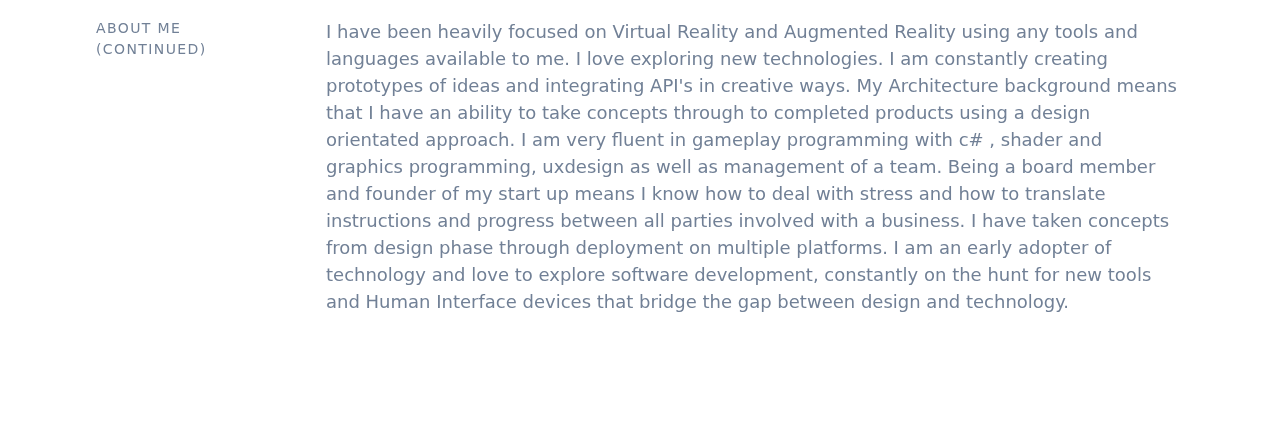
==== commit 60b8eb3e: "Changes to About Me" ====
--- a/index.html
+++ b/index.html
@@ -1,8 +1,7 @@
-<!DOCTYPE html><html lang="en"><head><meta charSet="utf-8"/><meta http-equiv="x-ua-compatible" content="ie=edge"/><meta name="viewport" content="width=device-width, initial-scale=1, shrink-to-fit=no"/><style data-href="/styles.a0dc5e2ca3094004d7aa.css">/*! normalize.css v8.0.1 | MIT License | github.com/necolas/normalize.css */html{line-height:1.15;-webkit-text-size-adjust:100%}body{margin:0}main{display:block}h1{font-size:2em;margin:.67em 0}hr{box-sizing:content-box;height:0;overflow:visible}pre{font-family:monospace,monospace;font-size:1em}a{background-color:transparent}abbr[title]{border-bottom:none;text-decoration:underline;text-decoration:underline dotted}b,strong{font-weight:bolder}code,kbd,samp{font-family:monospace,monospace;font-size:1em}small{font-size:80%}sub,sup{font-size:75%;line-height:0;position:relative;vertical-align:baseline}sub{bottom:-.25em}sup{top:-.5em}img{border-style:none}button,input,optgroup,select,textarea{font-family:inherit;font-size:100%;line-height:1.15;margin:0}button,input{overflow:visible}button,select{text-transform:none}button{-webkit-appearance:button}button::-moz-focus-inner{border-style:none;padding:0}button:-moz-focusring{outline:1px dotted ButtonText}fieldset{padding:.35em .75em .625em}legend{box-sizing:border-box;color:inherit;display:table;max-width:100%;padding:0;white-space:normal}progress{vertical-align:baseline}textarea{overflow:auto}details{display:block}summary{display:list-item}[hidden],template{display:none}blockquote,dd,dl,figure,h1,h2,h3,h4,h5,h6,hr,p,pre{margin:0}button{background-color:transparent;background-image:none}button:focus{outline:1px dotted;outline:5px auto -webkit-focus-ring-color}fieldset,ol,ul{margin:0;padding:0}ol,ul{list-style:none}html{font-family:system-ui,-apple-system,BlinkMacSystemFont,Segoe UI,Roboto,Helvetica Neue,Arial,Noto Sans,sans-serif,Apple Color Emoji,Segoe UI Emoji,Segoe UI Symbol,Noto Color Emoji;line-height:1.5}*,:after,:before{box-sizing:border-box;border:0 solid #e2e8f0}hr{border-top-width:1px}img{border-style:solid}textarea{resize:vertical}input::placeholder,textarea::placeholder{color:#a0aec0}button{cursor:pointer}table{border-collapse:collapse}h1,h2,h3,h4,h5,h6{font-size:inherit;font-weight:inherit}a{color:inherit;text-decoration:inherit}button,input,optgroup,select,textarea{padding:0;line-height:inherit;color:inherit}code,kbd,pre,samp{font-family:Menlo,Monaco,Consolas,Liberation Mono,Courier New,monospace}audio,canvas,embed,iframe,img,object,svg,video{display:block;vertical-align:middle}img,video{max-width:100%;height:auto}.blog-content{--text-opacity:1;color:#718096;color:rgba(113,128,150,var(--text-opacity));max-width:768px}.blog-content a{--text-opacity:1;color:#000;color:rgba(0,0,0,var(--text-opacity));text-decoration:underline}.blog-content p{margin-bottom:1.5rem}.blog-content ol,.blog-content ul{margin-bottom:1.5rem;margin-left:2.5rem}.blog-content ul li{list-style-type:disc}.blog-content ol li{list-style-type:decimal}.blog-content h1{font-size:2.25rem}.blog-content h1,.blog-content h2{--text-opacity:1;color:#1a202c;color:rgba(26,32,44,var(--text-opacity));font-weight:700;margin-top:.75rem;margin-bottom:.75rem}.blog-content h2{font-size:1.5rem}.blog-content h3{font-size:1.25rem}.blog-content h3,.blog-content h4,.blog-content h5{--text-opacity:1;color:#1a202c;color:rgba(26,32,44,var(--text-opacity));font-weight:700;margin-top:.75rem;margin-bottom:.75rem}.blog-content h5{font-size:.875rem}.blog-content h6{--text-opacity:1;color:#4a5568;color:rgba(74,85,104,var(--text-opacity));font-size:.75rem;font-weight:700;margin-top:.75rem;margin-bottom:.75rem}.blog-content blockquote{padding-left:1.25rem;border-left-width:4px}.blog-content hr{margin-top:1.5rem;margin-bottom:1.5rem}.rounded-full{border-radius:9999px}.block{display:block}.inline-block{display:inline-block}.inline{display:inline}.table{display:table}.hidden{display:none}.flex-none{flex:none}.font-light{font-weight:300}.font-semibold{font-weight:600}.font-bold{font-weight:700}.text-xs{font-size:.75rem}.text-sm{font-size:.875rem}.text-lg{font-size:1.125rem}.text-4xl{font-size:2.25rem}.text-5xl{font-size:3rem}.leading-tight{line-height:1.25}.leading-normal{line-height:1.5}.list-none{list-style-type:none}.mt-6{margin-top:1.5rem}.mb-6{margin-bottom:1.5rem}.mt-16{margin-top:4rem}.max-w-screen-xl{max-width:1280px}.p-8{padding:2rem}.py-2{padding-top:.5rem;padding-bottom:.5rem}.pb-1{padding-bottom:.25rem}.pr-4{padding-right:1rem}.pt-6{padding-top:1.5rem}.pb-6{padding-bottom:1.5rem}.pt-12{padding-top:3rem}.fixed{position:fixed}.relative{position:relative}.right-0{right:0}.text-gray-200{--text-opacity:1;color:#edf2f7;color:rgba(237,242,247,var(--text-opacity))}.text-gray-500{--text-opacity:1;color:#a0aec0;color:rgba(160,174,192,var(--text-opacity))}.text-gray-600{--text-opacity:1;color:#718096;color:rgba(113,128,150,var(--text-opacity))}.text-gray-900{--text-opacity:1;color:#1a202c;color:rgba(26,32,44,var(--text-opacity))}.hover\:text-black:hover{--text-opacity:1;color:#000;color:rgba(0,0,0,var(--text-opacity))}.uppercase{text-transform:uppercase}.hover\:underline:hover,.underline{text-decoration:underline}.tracking-wider{letter-spacing:.05em}.tracking-widest{letter-spacing:.1em}.w-full{width:100%}.z-0{z-index:0}.transform{--transform-translate-x:0;--transform-translate-y:0;--transform-rotate:0;--transform-skew-x:0;--transform-skew-y:0;--transform-scale-x:1;--transform-scale-y:1;transform:translateX(var(--transform-translate-x)) translateY(var(--transform-translate-y)) rotate(var(--transform-rotate)) skewX(var(--transform-skew-x)) skewY(var(--transform-skew-y)) scaleX(var(--transform-scale-x)) scaleY(var(--transform-scale-y))}.hover\:scale-105:hover{--transform-scale-x:1.05;--transform-scale-y:1.05}.transition-all{transition-property:all}.duration-150{transition-duration:.15s}@keyframes spin{to{transform:rotate(1turn)}}@keyframes ping{75%,to{transform:scale(2);opacity:0}}@keyframes pulse{50%{opacity:.5}}@keyframes bounce{0%,to{transform:translateY(-25%);animation-timing-function:cubic-bezier(.8,0,1,1)}50%{transform:none;animation-timing-function:cubic-bezier(0,0,.2,1)}}.max-w-150{max-width:150px}.top-5{top:5%}code[class*=language-],pre[class*=language-]{color:#c5c8c6;text-shadow:0 1px rgba(0,0,0,.3);font-family:Inconsolata,Monaco,Consolas,Courier New,Courier,monospace;font-size:.75rem;direction:ltr;margin-bottom:1.5rem;text-align:left;white-space:pre;word-spacing:normal;word-break:normal;line-height:1.5;-moz-tab-size:4;-o-tab-size:4;tab-size:4;-webkit-hyphens:none;-moz-hyphens:none;-ms-hyphens:none;hyphens:none}pre[class*=language-]{padding:1em;margin:.5em 0;overflow:auto!important;border-radius:.3em}:not(pre)>code[class*=language-],pre[class*=language-]{background:#1d1f21}:not(pre)>code[class*=language-]{padding:.1em;border-radius:.3em}.token.cdata,.token.comment,.token.doctype,.token.prolog{color:#7c7c7c}.token.punctuation{color:#c5c8c6}.namespace{opacity:.7}.token.keyword,.token.property,.token.tag{color:#96cbfe}.token.class-name{color:#ffffb6;text-decoration:underline}.token.boolean,.token.constant{color:#9c9}.token.deleted,.token.symbol{color:#f92672}.token.number{color:#ff73fd}.token.attr-name,.token.builtin,.token.char,.token.inserted,.token.selector,.token.string{color:#a8ff60}.token.variable{color:#c6c5fe}.token.operator{color:#ededed}.token.entity{color:#ffffb6;cursor:help}.token.url{color:#96cbfe}.language-css .token.string,.style .token.string{color:#87c38a}.token.atrule,.token.attr-value{color:#f9ee98}.token.function{color:#dad085}.token.regex{color:#e9c062}.token.important{color:#fd971f}.token.bold,.token.important{font-weight:700}.token.italic{font-style:italic}.language-text{background:#edf2f7!important;border-radius:0!important;color:#4a5568!important;font-size:12px!important;padding:2px 5px!important;text-shadow:none!important}@media (min-width:768px){.md\:flex{display:flex}.md\:flex-1{flex:1 1 0%}.md\:p-0{padding:0}.md\:pt-1{padding-top:.25rem}.md\:pl-20{padding-left:5rem}.md\:w-full{width:100%}.md\:max-w-150{max-width:150px}}@media (min-width:1280px){.xl\:block{display:block}}@media (min-width:480px){.xs\:p-24{padding:6rem}}</style><meta name="generator" content="Gatsby 2.24.67"/><title data-react-helmet="true">Gerard Slee | Architect, Unity C# and Shader Developer</title><meta data-react-helmet="true" name="description" content="Architect turned VR Developer in Cape Town."/><meta data-react-helmet="true" property="og:title" content="Gerard Slee | Architect, Unity C# and Shader Developer"/><meta data-react-helmet="true" property="og:description" content="Architect turned VR Developer in Cape Town."/><meta data-react-helmet="true" property="og:type" content="website"/><meta data-react-helmet="true" property="twitter:card" content="summary"/><meta data-react-helmet="true" property="twitter:creator" content="@GerardSlee"/><meta data-react-helmet="true" property="twitter:title" content="Gerard Slee | Architect, Unity C# and Shader Developer"/><meta data-react-helmet="true" property="twitter:description" content="Architect turned VR Developer in Cape Town."/><link rel="alternate" type="application/rss+xml" href="/rss.xml"/><link rel="preconnect" href="https://www.google-analytics.com"/><link rel="dns-prefetch" href="https://www.google-analytics.com"/><link rel="icon" href="/favicon-32x32.png?v=5c504cfe621df9b7c40af602f0f51573" type="image/png"/><link rel="manifest" href="/manifest.webmanifest" crossorigin="anonymous"/><meta name="theme-color" content="#663399"/><link rel="apple-touch-icon" sizes="48x48" href="/icons/icon-48x48.png?v=5c504cfe621df9b7c40af602f0f51573"/><link rel="apple-touch-icon" sizes="72x72" href="/icons/icon-72x72.png?v=5c504cfe621df9b7c40af602f0f51573"/><link rel="apple-touch-icon" sizes="96x96" href="/icons/icon-96x96.png?v=5c504cfe621df9b7c40af602f0f51573"/><link rel="apple-touch-icon" sizes="144x144" href="/icons/icon-144x144.png?v=5c504cfe621df9b7c40af602f0f51573"/><link rel="apple-touch-icon" sizes="192x192" href="/icons/icon-192x192.png?v=5c504cfe621df9b7c40af602f0f51573"/><link rel="apple-touch-icon" sizes="256x256" href="/icons/icon-256x256.png?v=5c504cfe621df9b7c40af602f0f51573"/><link rel="apple-touch-icon" sizes="384x384" href="/icons/icon-384x384.png?v=5c504cfe621df9b7c40af602f0f51573"/><link rel="apple-touch-icon" sizes="512x512" href="/icons/icon-512x512.png?v=5c504cfe621df9b7c40af602f0f51573"/><link as="script" rel="preload" href="/webpack-runtime-e6fdc22225199bde4497.js"/><link as="script" rel="preload" href="/styles-bc72ca78f9bad9fb1f45.js"/><link as="script" rel="preload" href="/framework-83e11af5cf111be5ad89.js"/><link as="script" rel="preload" href="/app-872727bb36d6dc46bc0c.js"/><link as="script" rel="preload" href="/commons-460f29ae88868401563f.js"/><link as="script" rel="preload" href="/83bc2865e86e0ce99b55ce0e8c25902d44e532c1-e913908f52b0ed85ba26.js"/><link as="script" rel="preload" href="/component---src-pages-index-jsx-907adcbd27b2848b96f1.js"/><link as="fetch" rel="preload" href="/page-data\index\page-data.json" crossorigin="anonymous"/><link as="fetch" rel="preload" href="/page-data/sq/d/63159454.json" crossorigin="anonymous"/><link as="fetch" rel="preload" href="/page-data\app-data.json" crossorigin="anonymous"/></head><body><div id="___gatsby"><div style="outline:none" tabindex="-1" id="gatsby-focus-wrapper"><div class="relative"><svg class="hidden fixed transform right-0 top-5 z-0 xl:block" width="404" height="784" fill="none" viewBox="0 0 404 784"><defs><pattern id="5d0dd344-b041-4d26-bec4-8d33ea57ec9b" x="0" y="0" width="20" height="20" patternUnits="userSpaceOnUse"><rect x="0" y="0" width="4" height="4" class="text-gray-200" fill="#edf2f7"></rect></pattern></defs><rect width="404" height="784" fill="url(#5d0dd344-b041-4d26-bec4-8d33ea57ec9b)"></rect></svg><div class="p-8 relative max-w-screen-xl xs:p-24"><div class="block mb-6 md:flex"><div class="w-full max-w-150"><a aria-current="page" class="" href="/"><img class="rounded-full transform transition-all duration-150 hover:scale-105" src="/static/profile_gs-13c1c26aeb8dba1a6e01e7795ab2e6a1.jpg" alt="Gerard Slee"/></a></div><div class="flex-none pt-6 md:pt-1 md:flex-1 md:pl-20"><h1 class="text-5xl text-gray-900 font-bold leading-tight hover:text-black"><a aria-current="page" class="" href="/">Gerard Slee</a></h1><p class="text-gray-600">Architect turned VR Developer in Cape Town.</p><ul class="mt-6 uppercase tracking-wider"><li class="inline list-none pr-4"><a class="inline-block py-2 font-semibold text-xs text-gray-600 hover:text-black" href="https://twitter.com/@GerardSlee">Twitter</a></li><li class="inline list-none pr-4"><a class="inline-block py-2 font-semibold text-xs text-gray-600 hover:text-black" href="https://github.com/ddutchie">GitHub</a></li><li class="inline list-none pr-4"><a class="inline-block py-2 font-semibold text-xs text-gray-600 hover:text-black" href="https://www.linkedin.com/in/gerard-slee-a6442584/">LinkedIn</a></li></ul></div></div><div class="block pt-12 md:flex"><div class="pb-6 md:w-full md:max-w-150 md:p-0"><h2 class="font-xs font-light tracking-widest text-sm text-gray-600 leading-normal uppercase">About Me</h2></div><div class="flex-none text-lg text-gray-600 font-light md:flex-1 md:pl-20"><div class="mb-6"><p>I am an Architect turned VR Developer with experience in design and development of Unity based VR applications for startups and
-    large companies. I have 5+ years experience running a indie team of developers. and 6+ developing with C# and shaders in Unity. 
-    For the last two years I have been doing freelance AR and VR development, building a prototype VR DJ Experience for a startup to generate funding, and research and development of a realtime Global Illumination project for Unity using Compute Shaders.
-    Before that I spent a few years running a bootstrapped virtual reality start-up developing games and software for architects and engineers. I love integrating new technologies and optimizing workflows and have an ability to inspire those around me. I am looking to work
-with people who want to drive change and alter the digital landscape and make awesome games.</p></div></div></div><div class="block pt-12 md:flex"><div class="pb-6 md:w-full md:max-w-150 md:p-0"><h2 class="font-xs font-light tracking-widest text-sm text-gray-600 leading-normal uppercase">Projects</h2></div><div class="flex-none text-lg text-gray-600 font-light md:flex-1 md:pl-20"><div class="mb-6"><h3 class="font-semibold text-gray-900 pb-1 hover:underline hover:text-black"><a href="https://www.superstardj.club/">SuperStar DJ</a></h3><p class="text-md text-gray-600 font-light">Building a prototype VR DJing software. - AI crowd simulation and reaction to music, Audio Synthesizers and Mixers and Effects, Role - All Design 3D and Development of the prototype</p></div><div class="mb-6"><h3 class="font-semibold text-gray-900 pb-1 hover:underline hover:text-black"><a href="https://luxwalker.com/">Lux Walker</a></h3><p class="text-md text-gray-600 font-light">LUX WALKER is an interactive PC and VR application that instantly converts your 3D model into a fully immersive 3D true-to-life scale model. - Multiuser (Photon) world building, Runtime 3D Loading, Realtime GI and Occlusion Culling 
+<!DOCTYPE html><html lang="en"><head><meta charSet="utf-8"/><meta http-equiv="x-ua-compatible" content="ie=edge"/><meta name="viewport" content="width=device-width, initial-scale=1, shrink-to-fit=no"/><style data-href="/styles.a0dc5e2ca3094004d7aa.css">/*! normalize.css v8.0.1 | MIT License | github.com/necolas/normalize.css */html{line-height:1.15;-webkit-text-size-adjust:100%}body{margin:0}main{display:block}h1{font-size:2em;margin:.67em 0}hr{box-sizing:content-box;height:0;overflow:visible}pre{font-family:monospace,monospace;font-size:1em}a{background-color:transparent}abbr[title]{border-bottom:none;text-decoration:underline;text-decoration:underline dotted}b,strong{font-weight:bolder}code,kbd,samp{font-family:monospace,monospace;font-size:1em}small{font-size:80%}sub,sup{font-size:75%;line-height:0;position:relative;vertical-align:baseline}sub{bottom:-.25em}sup{top:-.5em}img{border-style:none}button,input,optgroup,select,textarea{font-family:inherit;font-size:100%;line-height:1.15;margin:0}button,input{overflow:visible}button,select{text-transform:none}button{-webkit-appearance:button}button::-moz-focus-inner{border-style:none;padding:0}button:-moz-focusring{outline:1px dotted ButtonText}fieldset{padding:.35em .75em .625em}legend{box-sizing:border-box;color:inherit;display:table;max-width:100%;padding:0;white-space:normal}progress{vertical-align:baseline}textarea{overflow:auto}details{display:block}summary{display:list-item}[hidden],template{display:none}blockquote,dd,dl,figure,h1,h2,h3,h4,h5,h6,hr,p,pre{margin:0}button{background-color:transparent;background-image:none}button:focus{outline:1px dotted;outline:5px auto -webkit-focus-ring-color}fieldset,ol,ul{margin:0;padding:0}ol,ul{list-style:none}html{font-family:system-ui,-apple-system,BlinkMacSystemFont,Segoe UI,Roboto,Helvetica Neue,Arial,Noto Sans,sans-serif,Apple Color Emoji,Segoe UI Emoji,Segoe UI Symbol,Noto Color Emoji;line-height:1.5}*,:after,:before{box-sizing:border-box;border:0 solid #e2e8f0}hr{border-top-width:1px}img{border-style:solid}textarea{resize:vertical}input::placeholder,textarea::placeholder{color:#a0aec0}button{cursor:pointer}table{border-collapse:collapse}h1,h2,h3,h4,h5,h6{font-size:inherit;font-weight:inherit}a{color:inherit;text-decoration:inherit}button,input,optgroup,select,textarea{padding:0;line-height:inherit;color:inherit}code,kbd,pre,samp{font-family:Menlo,Monaco,Consolas,Liberation Mono,Courier New,monospace}audio,canvas,embed,iframe,img,object,svg,video{display:block;vertical-align:middle}img,video{max-width:100%;height:auto}.blog-content{--text-opacity:1;color:#718096;color:rgba(113,128,150,var(--text-opacity));max-width:768px}.blog-content a{--text-opacity:1;color:#000;color:rgba(0,0,0,var(--text-opacity));text-decoration:underline}.blog-content p{margin-bottom:1.5rem}.blog-content ol,.blog-content ul{margin-bottom:1.5rem;margin-left:2.5rem}.blog-content ul li{list-style-type:disc}.blog-content ol li{list-style-type:decimal}.blog-content h1{font-size:2.25rem}.blog-content h1,.blog-content h2{--text-opacity:1;color:#1a202c;color:rgba(26,32,44,var(--text-opacity));font-weight:700;margin-top:.75rem;margin-bottom:.75rem}.blog-content h2{font-size:1.5rem}.blog-content h3{font-size:1.25rem}.blog-content h3,.blog-content h4,.blog-content h5{--text-opacity:1;color:#1a202c;color:rgba(26,32,44,var(--text-opacity));font-weight:700;margin-top:.75rem;margin-bottom:.75rem}.blog-content h5{font-size:.875rem}.blog-content h6{--text-opacity:1;color:#4a5568;color:rgba(74,85,104,var(--text-opacity));font-size:.75rem;font-weight:700;margin-top:.75rem;margin-bottom:.75rem}.blog-content blockquote{padding-left:1.25rem;border-left-width:4px}.blog-content hr{margin-top:1.5rem;margin-bottom:1.5rem}.rounded-full{border-radius:9999px}.block{display:block}.inline-block{display:inline-block}.inline{display:inline}.table{display:table}.hidden{display:none}.flex-none{flex:none}.font-light{font-weight:300}.font-semibold{font-weight:600}.font-bold{font-weight:700}.text-xs{font-size:.75rem}.text-sm{font-size:.875rem}.text-lg{font-size:1.125rem}.text-4xl{font-size:2.25rem}.text-5xl{font-size:3rem}.leading-tight{line-height:1.25}.leading-normal{line-height:1.5}.list-none{list-style-type:none}.mt-6{margin-top:1.5rem}.mb-6{margin-bottom:1.5rem}.mt-16{margin-top:4rem}.max-w-screen-xl{max-width:1280px}.p-8{padding:2rem}.py-2{padding-top:.5rem;padding-bottom:.5rem}.pb-1{padding-bottom:.25rem}.pr-4{padding-right:1rem}.pt-6{padding-top:1.5rem}.pb-6{padding-bottom:1.5rem}.pt-12{padding-top:3rem}.fixed{position:fixed}.relative{position:relative}.right-0{right:0}.text-gray-200{--text-opacity:1;color:#edf2f7;color:rgba(237,242,247,var(--text-opacity))}.text-gray-500{--text-opacity:1;color:#a0aec0;color:rgba(160,174,192,var(--text-opacity))}.text-gray-600{--text-opacity:1;color:#718096;color:rgba(113,128,150,var(--text-opacity))}.text-gray-900{--text-opacity:1;color:#1a202c;color:rgba(26,32,44,var(--text-opacity))}.hover\:text-black:hover{--text-opacity:1;color:#000;color:rgba(0,0,0,var(--text-opacity))}.uppercase{text-transform:uppercase}.hover\:underline:hover,.underline{text-decoration:underline}.tracking-wider{letter-spacing:.05em}.tracking-widest{letter-spacing:.1em}.w-full{width:100%}.z-0{z-index:0}.transform{--transform-translate-x:0;--transform-translate-y:0;--transform-rotate:0;--transform-skew-x:0;--transform-skew-y:0;--transform-scale-x:1;--transform-scale-y:1;transform:translateX(var(--transform-translate-x)) translateY(var(--transform-translate-y)) rotate(var(--transform-rotate)) skewX(var(--transform-skew-x)) skewY(var(--transform-skew-y)) scaleX(var(--transform-scale-x)) scaleY(var(--transform-scale-y))}.hover\:scale-105:hover{--transform-scale-x:1.05;--transform-scale-y:1.05}.transition-all{transition-property:all}.duration-150{transition-duration:.15s}@keyframes spin{to{transform:rotate(1turn)}}@keyframes ping{75%,to{transform:scale(2);opacity:0}}@keyframes pulse{50%{opacity:.5}}@keyframes bounce{0%,to{transform:translateY(-25%);animation-timing-function:cubic-bezier(.8,0,1,1)}50%{transform:none;animation-timing-function:cubic-bezier(0,0,.2,1)}}.max-w-150{max-width:150px}.top-5{top:5%}code[class*=language-],pre[class*=language-]{color:#c5c8c6;text-shadow:0 1px rgba(0,0,0,.3);font-family:Inconsolata,Monaco,Consolas,Courier New,Courier,monospace;font-size:.75rem;direction:ltr;margin-bottom:1.5rem;text-align:left;white-space:pre;word-spacing:normal;word-break:normal;line-height:1.5;-moz-tab-size:4;-o-tab-size:4;tab-size:4;-webkit-hyphens:none;-moz-hyphens:none;-ms-hyphens:none;hyphens:none}pre[class*=language-]{padding:1em;margin:.5em 0;overflow:auto!important;border-radius:.3em}:not(pre)>code[class*=language-],pre[class*=language-]{background:#1d1f21}:not(pre)>code[class*=language-]{padding:.1em;border-radius:.3em}.token.cdata,.token.comment,.token.doctype,.token.prolog{color:#7c7c7c}.token.punctuation{color:#c5c8c6}.namespace{opacity:.7}.token.keyword,.token.property,.token.tag{color:#96cbfe}.token.class-name{color:#ffffb6;text-decoration:underline}.token.boolean,.token.constant{color:#9c9}.token.deleted,.token.symbol{color:#f92672}.token.number{color:#ff73fd}.token.attr-name,.token.builtin,.token.char,.token.inserted,.token.selector,.token.string{color:#a8ff60}.token.variable{color:#c6c5fe}.token.operator{color:#ededed}.token.entity{color:#ffffb6;cursor:help}.token.url{color:#96cbfe}.language-css .token.string,.style .token.string{color:#87c38a}.token.atrule,.token.attr-value{color:#f9ee98}.token.function{color:#dad085}.token.regex{color:#e9c062}.token.important{color:#fd971f}.token.bold,.token.important{font-weight:700}.token.italic{font-style:italic}.language-text{background:#edf2f7!important;border-radius:0!important;color:#4a5568!important;font-size:12px!important;padding:2px 5px!important;text-shadow:none!important}@media (min-width:768px){.md\:flex{display:flex}.md\:flex-1{flex:1 1 0%}.md\:p-0{padding:0}.md\:pt-1{padding-top:.25rem}.md\:pl-20{padding-left:5rem}.md\:w-full{width:100%}.md\:max-w-150{max-width:150px}}@media (min-width:1280px){.xl\:block{display:block}}@media (min-width:480px){.xs\:p-24{padding:6rem}}</style><meta name="generator" content="Gatsby 2.24.67"/><title data-react-helmet="true">Gerard Slee | Architect, Unity C# and Shader Developer</title><meta data-react-helmet="true" name="description" content="Architect turned VR Developer in Cape Town."/><meta data-react-helmet="true" property="og:title" content="Gerard Slee | Architect, Unity C# and Shader Developer"/><meta data-react-helmet="true" property="og:description" content="Architect turned VR Developer in Cape Town."/><meta data-react-helmet="true" property="og:type" content="website"/><meta data-react-helmet="true" property="twitter:card" content="summary"/><meta data-react-helmet="true" property="twitter:creator" content="@GerardSlee"/><meta data-react-helmet="true" property="twitter:title" content="Gerard Slee | Architect, Unity C# and Shader Developer"/><meta data-react-helmet="true" property="twitter:description" content="Architect turned VR Developer in Cape Town."/><link rel="alternate" type="application/rss+xml" href="/rss.xml"/><link rel="preconnect" href="https://www.google-analytics.com"/><link rel="dns-prefetch" href="https://www.google-analytics.com"/><link rel="icon" href="/favicon-32x32.png?v=5c504cfe621df9b7c40af602f0f51573" type="image/png"/><link rel="manifest" href="/manifest.webmanifest" crossorigin="anonymous"/><meta name="theme-color" content="#663399"/><link rel="apple-touch-icon" sizes="48x48" href="/icons/icon-48x48.png?v=5c504cfe621df9b7c40af602f0f51573"/><link rel="apple-touch-icon" sizes="72x72" href="/icons/icon-72x72.png?v=5c504cfe621df9b7c40af602f0f51573"/><link rel="apple-touch-icon" sizes="96x96" href="/icons/icon-96x96.png?v=5c504cfe621df9b7c40af602f0f51573"/><link rel="apple-touch-icon" sizes="144x144" href="/icons/icon-144x144.png?v=5c504cfe621df9b7c40af602f0f51573"/><link rel="apple-touch-icon" sizes="192x192" href="/icons/icon-192x192.png?v=5c504cfe621df9b7c40af602f0f51573"/><link rel="apple-touch-icon" sizes="256x256" href="/icons/icon-256x256.png?v=5c504cfe621df9b7c40af602f0f51573"/><link rel="apple-touch-icon" sizes="384x384" href="/icons/icon-384x384.png?v=5c504cfe621df9b7c40af602f0f51573"/><link rel="apple-touch-icon" sizes="512x512" href="/icons/icon-512x512.png?v=5c504cfe621df9b7c40af602f0f51573"/><link as="script" rel="preload" href="/webpack-runtime-e6fdc22225199bde4497.js"/><link as="script" rel="preload" href="/styles-bc72ca78f9bad9fb1f45.js"/><link as="script" rel="preload" href="/framework-83e11af5cf111be5ad89.js"/><link as="script" rel="preload" href="/app-872727bb36d6dc46bc0c.js"/><link as="script" rel="preload" href="/commons-460f29ae88868401563f.js"/><link as="script" rel="preload" href="/83bc2865e86e0ce99b55ce0e8c25902d44e532c1-e913908f52b0ed85ba26.js"/><link as="script" rel="preload" href="/component---src-pages-index-jsx-907adcbd27b2848b96f1.js"/><link as="fetch" rel="preload" href="/page-data\index\page-data.json" crossorigin="anonymous"/><link as="fetch" rel="preload" href="/page-data/sq/d/63159454.json" crossorigin="anonymous"/><link as="fetch" rel="preload" href="/page-data\app-data.json" crossorigin="anonymous"/></head><body><div id="___gatsby"><div style="outline:none" tabindex="-1" id="gatsby-focus-wrapper"><div class="relative"><svg class="hidden fixed transform right-0 top-5 z-0 xl:block" width="404" height="784" fill="none" viewBox="0 0 404 784"><defs><pattern id="5d0dd344-b041-4d26-bec4-8d33ea57ec9b" x="0" y="0" width="20" height="20" patternUnits="userSpaceOnUse"><rect x="0" y="0" width="4" height="4" class="text-gray-200" fill="#edf2f7"></rect></pattern></defs><rect width="404" height="784" fill="url(#5d0dd344-b041-4d26-bec4-8d33ea57ec9b)"></rect></svg><div class="p-8 relative max-w-screen-xl xs:p-24"><div class="block mb-6 md:flex"><div class="w-full max-w-150"><a aria-current="page" class="" href="/"><img class="rounded-full transform transition-all duration-150 hover:scale-105" src="/static/profile_gs-13c1c26aeb8dba1a6e01e7795ab2e6a1.jpg" alt="Gerard Slee"/></a></div><div class="flex-none pt-6 md:pt-1 md:flex-1 md:pl-20"><h1 class="text-5xl text-gray-900 font-bold leading-tight hover:text-black"><a aria-current="page" class="" href="/">Gerard Slee</a></h1><p class="text-gray-600">Architect turned VR Developer in Cape Town.</p><ul class="mt-6 uppercase tracking-wider"><li class="inline list-none pr-4"><a class="inline-block py-2 font-semibold text-xs text-gray-600 hover:text-black" href="https://twitter.com/@GerardSlee">Twitter</a></li><li class="inline list-none pr-4"><a class="inline-block py-2 font-semibold text-xs text-gray-600 hover:text-black" href="https://github.com/ddutchie">GitHub</a></li><li class="inline list-none pr-4"><a class="inline-block py-2 font-semibold text-xs text-gray-600 hover:text-black" href="https://www.linkedin.com/in/gerard-slee-a6442584/">LinkedIn</a></li></ul></div></div><div class="block pt-12 md:flex"><div class="pb-6 md:w-full md:max-w-150 md:p-0"><h2 class="font-xs font-light tracking-widest text-sm text-gray-600 leading-normal uppercase">About Me</h2></div><div class="flex-none text-lg text-gray-600 font-light md:flex-1 md:pl-20"><div class="mb-6"><p>I am an Architect turned VR Developer with experience in design and development of Unity based VR applications for startups and large companies. I have 5+ years experience running a indie team of developers. and 8+ developing with C# and shaders in Unity. Since 2021 I have been part of The Wild working on AEC based XR softwares (Prospect &amp; The Wild) that was aquired by Autodesk in 2022. 
+    Before that I had been doing freelance AR and VR development, building a prototype VR DJ Experience for a startup to generate funding, and research and development of a realtime Global Illumination project for Unity using Compute Shaders.
+    Prior to this I spent a few years running a bootstrapped virtual reality start-up developing games and software for architects and engineers. I love integrating new technologies and optimizing workflows and have an ability to inspire those around me. I am looking to work
+with people who want to drive change and alter the digital landscape and make awesome XR Solutions.</p></div></div></div><div class="block pt-12 md:flex"><div class="pb-6 md:w-full md:max-w-150 md:p-0"><h2 class="font-xs font-light tracking-widest text-sm text-gray-600 leading-normal uppercase">Projects</h2></div><div class="flex-none text-lg text-gray-600 font-light md:flex-1 md:pl-20"><div class="mb-6"><h3 class="font-semibold text-gray-900 pb-1 hover:underline hover:text-black"><a href="https://www.superstardj.club/">SuperStar DJ</a></h3><p class="text-md text-gray-600 font-light">Building a prototype VR DJing software. - AI crowd simulation and reaction to music, Audio Synthesizers and Mixers and Effects, Role - All Design 3D and Development of the prototype</p></div><div class="mb-6"><h3 class="font-semibold text-gray-900 pb-1 hover:underline hover:text-black"><a href="https://luxwalker.com/">Lux Walker</a></h3><p class="text-md text-gray-600 font-light">LUX WALKER is an interactive PC and VR application that instantly converts your 3D model into a fully immersive 3D true-to-life scale model. - Multiuser (Photon) world building, Runtime 3D Loading, Realtime GI and Occlusion Culling 
  Role - Team Lead, User Experience and User Interface, Lighting and Post Effects, All development (mostly C#) since 2017</p></div><div class="mb-6"><h3 class="font-semibold text-gray-900 pb-1 hover:underline hover:text-black"><a href="https://tenebrislab.github.io/livenormal/">Live Normal</a></h3><p class="text-md text-gray-600 font-light">Generate Tileable Texture Maps for your Games and Architectural Renderings - Mobile App, Texture Conversion with HLSL shaders, Google Drive Integration, AWS Data Storage 
  Roles - Entire Project, Including : design, development and deployment</p></div><div class="mb-6"><h3 class="font-semibold text-gray-900 pb-1 hover:underline hover:text-black"><a href="https://nkli.net/nigiri">Nigiri Global Illumination</a></h3><p class="text-md text-gray-600 font-light">SVO Realtime GI for Unity 3D - SVO Voxel and ScreenSpace GI and Reflection Pipeline.  Role - Screen and Cone Tracing, Compute and Screen Space Shaders. Trace Optimizations and Edge Filtering, UI for Editor</p></div></div></div><div class="block pt-12 md:flex"><div class="pb-6 md:w-full md:max-w-150 md:p-0"><h2 class="font-xs font-light tracking-widest text-sm text-gray-600 leading-normal uppercase">Games</h2></div><div class="flex-none text-lg text-gray-600 font-light md:flex-1 md:pl-20"><div class="mb-6"><h3 class="font-semibold text-gray-900 pb-1 hover:underline hover:text-black"><a href="https://ddutchie.itch.io/alittlefire">A Little Fire</a></h3><p class="text-md text-gray-600 font-light">A VR Camping survival Game. - A Norse Themed story with waves of enemies and simple resource management.      Roles: Entire Project</p></div><div class="mb-6"><h3 class="font-semibold text-gray-900 pb-1 hover:underline hover:text-black"><a href="https://www.youtube.com/watch?v=SyT4ghtA_xQ&amp;lc=UgwIyLTX3pNeG1uf1-x4AaABAg">Astroid Miner VR</a></h3><p class="text-md text-gray-600 font-light">A VR Space RPG (Oculus Quest) with marching cube mining and randomized weapons and seeded universes  -  Procedural level and resource generations, Marching Cubes, Replacement Shaders, Inverse Kinematics.      Roles - Entire Project</p></div><div class="mb-6"><h3 class="font-semibold text-gray-900 pb-1 hover:underline hover:text-black"><a href="https://ddutchie.itch.io/neon-ninja">Neon Ninja</a></h3><p class="text-md text-gray-600 font-light">A Neon Hack and slash advenure akin to Space Harrier - Rhythm Game with music affecting gameplay. Coverflow style music browsing.      Roles - Entire Project</p></div></div></div><div class="block pt-12 md:flex"><div class="pb-6 md:w-full md:max-w-150 md:p-0"><h2 class="font-xs font-light tracking-widest text-sm text-gray-600 leading-normal uppercase">Experience</h2></div><div class="flex-none text-lg text-gray-600 font-light md:flex-1 md:pl-20"><div class="mb-6"><h3 class="font-semibold text-gray-900 pb-1 hover:underline hover:text-black"><a href="https://autodesk.com/">Autodesk</a></h3><p class="text-md text-gray-600 font-light">Senior XR Engineer, April 2022 - Present</p></div><div class="mb-6"><h3 class="font-semibold text-gray-900 pb-1 hover:underline hover:text-black"><a href="https://thewild.com/">The Wild</a></h3><p class="text-md text-gray-600 font-light">Senior XR Engineer - November 2021 - Present </p></div><div class="mb-6"><h3 class="font-semibold text-gray-900 pb-1 ">Realism Labs</h3><p class="text-md text-gray-600 font-light">CTO &amp; Lead Developer, January 2020 - November 2021</p></div><div class="mb-6"><h3 class="font-semibold text-gray-900 pb-1 hover:underline hover:text-black"><a href="https://tenebrislab.com/">Tenebris Lab</a></h3><p class="text-md text-gray-600 font-light">Founder &amp; Managing Director, Jan 2016 - December 2020</p></div><div class="mb-6"><h3 class="font-semibold text-gray-900 pb-1 hover:underline hover:text-black"><a href="https://ixperience.co/">IXPERIENCE</a></h3><p class="text-md text-gray-600 font-light">Head Teacher VR Course, Jan 2017 - December 2018</p></div><div class="mb-6"><h3 class="font-semibold text-gray-900 pb-1 hover:underline hover:text-black"><a href="https://youtu.be/OltLhNA3AJc">SAOTA VR</a></h3><p class="text-md text-gray-600 font-light">Built a green room and prototyped some VR games and apps with a bunch of interns with the goal of researching early stages of VR User Experience and Interaction design</p></div><div class="mb-6"><h3 class="font-semibold text-gray-900 pb-1 hover:underline hover:text-black"><a href="https://saota.com/">SAOTA</a></h3><p class="text-md text-gray-600 font-light">Candidate Architect - 3D Design and Modeling, Realtime Architecture Walk Throughs, Jan 2015 - Jan 2016</p></div><div class="mb-6"><h3 class="font-semibold text-gray-900 pb-1 hover:underline hover:text-black"><a href="https://saota.com/">GMP Architekten - Berlin</a></h3><p class="text-md text-gray-600 font-light">Candidate Architect - Design, Rapid 3D Prototyping and Architecture Vizualisation, Jan 2010 - Jan 2012</p></div></div></div><div class="block pt-12 md:flex"><div class="pb-6 md:w-full md:max-w-150 md:p-0"><h2 class="font-xs font-light tracking-widest text-sm text-gray-600 leading-normal uppercase">Skills</h2></div><div class="flex-none text-lg text-gray-600 font-light md:flex-1 md:pl-20"><div class="mb-6"><h3 class="font-semibold text-gray-900 pb-1 ">Languages &amp; Frameworks</h3><p class="text-md text-gray-600 font-light">C#, Shaderlab HLSL and Compute, Others...</p></div><div class="mb-6"><h3 class="font-semibold text-gray-900 pb-1 ">3D and Design</h3><p class="text-md text-gray-600 font-light">Hand Sketching, Architectural Degree, Sketchup, Blender, Photoshop, Indesign, Others...</p></div><div class="mb-6"><h3 class="font-semibold text-gray-900 pb-1 ">Other</h3><p class="text-md text-gray-600 font-light">Amazon Web Services (AWS), Git, Plastic SCM</p></div><div class="mb-6"><h3 class="font-semibold text-gray-900 pb-1 ">Hobbies</h3><p class="text-md text-gray-600 font-light">Drone Photography, Photogrammetry, Gamejamming, Hiking, Snowboarding</p></div><div class="mb-6"><h3 class="font-semibold text-gray-900 pb-1 ">Soft</h3><p class="text-md text-gray-600 font-light">Creative, Kind, Leadership, Intuitive, Observant, Driven</p></div></div></div><div class="block pt-12 md:flex"><div class="pb-6 md:w-full md:max-w-150 md:p-0"><h2 class="font-xs font-light tracking-widest text-sm text-gray-600 leading-normal uppercase">Education</h2></div><div class="flex-none text-lg text-gray-600 font-light md:flex-1 md:pl-20"><div class="mb-6"><h3 class="font-semibold text-gray-900 pb-1 ">University of the Free State</h3><p class="text-md text-gray-600 font-light">Masters of Architectural Studies (Professional) - 2014</p></div><div class="mb-6"><h3 class="font-semibold text-gray-900 pb-1 ">University of the Free State</h3><p class="text-md text-gray-600 font-light">Bachelor of Architectural Studies (Honours) - 2013</p></div><div class="mb-6"><h3 class="font-semibold text-gray-900 pb-1 ">University of Cape Town</h3><p class="text-md text-gray-600 font-light">Bachelor of Architectural Studies - 2008-2010</p></div></div></div><div class="block pt-12 md:flex"><div class="pb-6 md:w-full md:max-w-150 md:p-0"><h2 class="font-xs font-light tracking-widest text-sm text-gray-600 leading-normal uppercase">About Me (Continued)</h2></div><div class="flex-none text-lg text-gray-600 font-light md:flex-1 md:pl-20"><div class="mb-6"><p>I have been heavily focused on Virtual Reality and Augmented Reality using any tools and languages available to me. I love exploring new technologies. I am constantly creating prototypes of ideas and integrating API&#x27;s in creative ways. My Architecture background means that I have an ability to take concepts through to completed products using a design orientated approach. I am very fluent in gameplay programming with c# , shader and graphics programming, uxdesign as well as management of a team. Being a board member and founder of my start up means I know how to deal with stress and how to translate instructions and progress between all parties involved
     with a business. I have taken concepts from design phase through deployment on multiple platforms. I am an early adopter of technology and love to explore software development, constantly on the hunt for new tools and Human Interface devices that bridge the gap between design and technology.</p></div></div></div></div></div></div><div id="gatsby-announcer" style="position:absolute;top:0;width:1px;height:1px;padding:0;overflow:hidden;clip:rect(0, 0, 0, 0);white-space:nowrap;border:0" aria-live="assertive" aria-atomic="true"></div></div><script>
